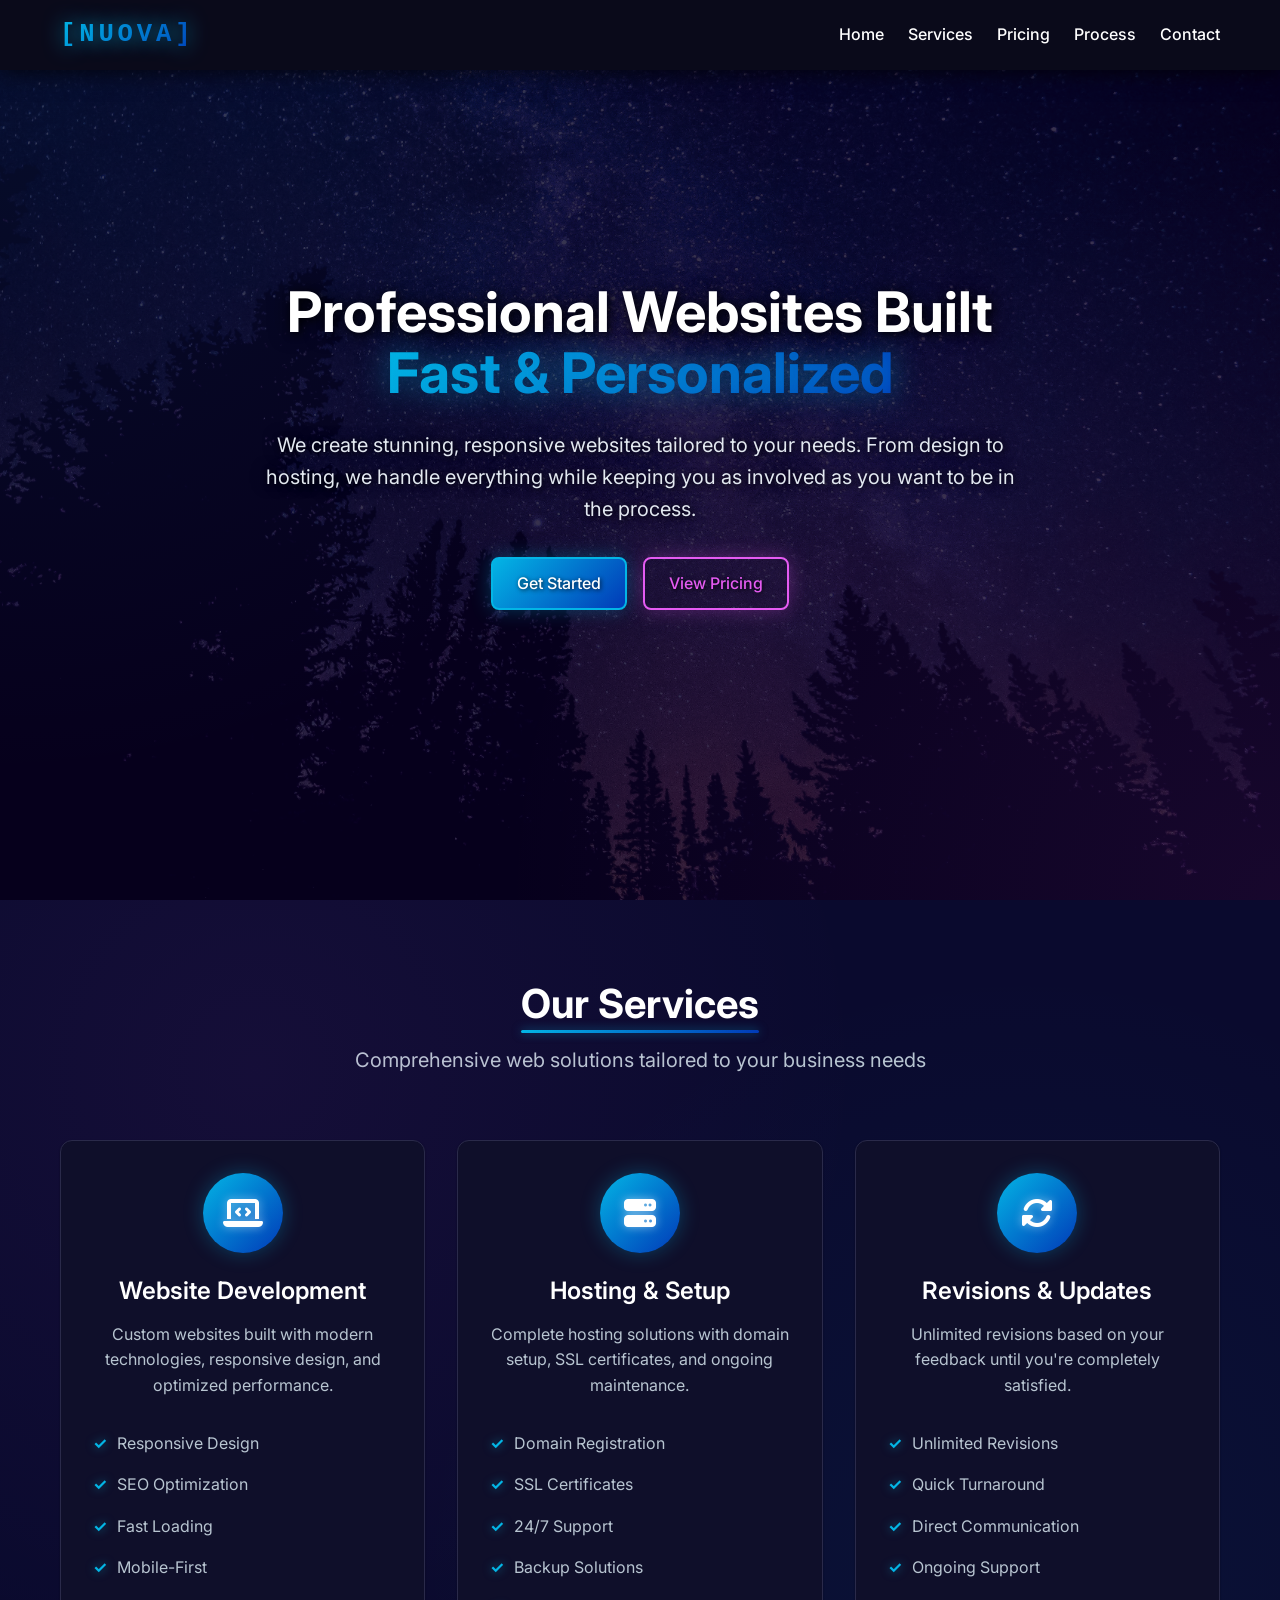
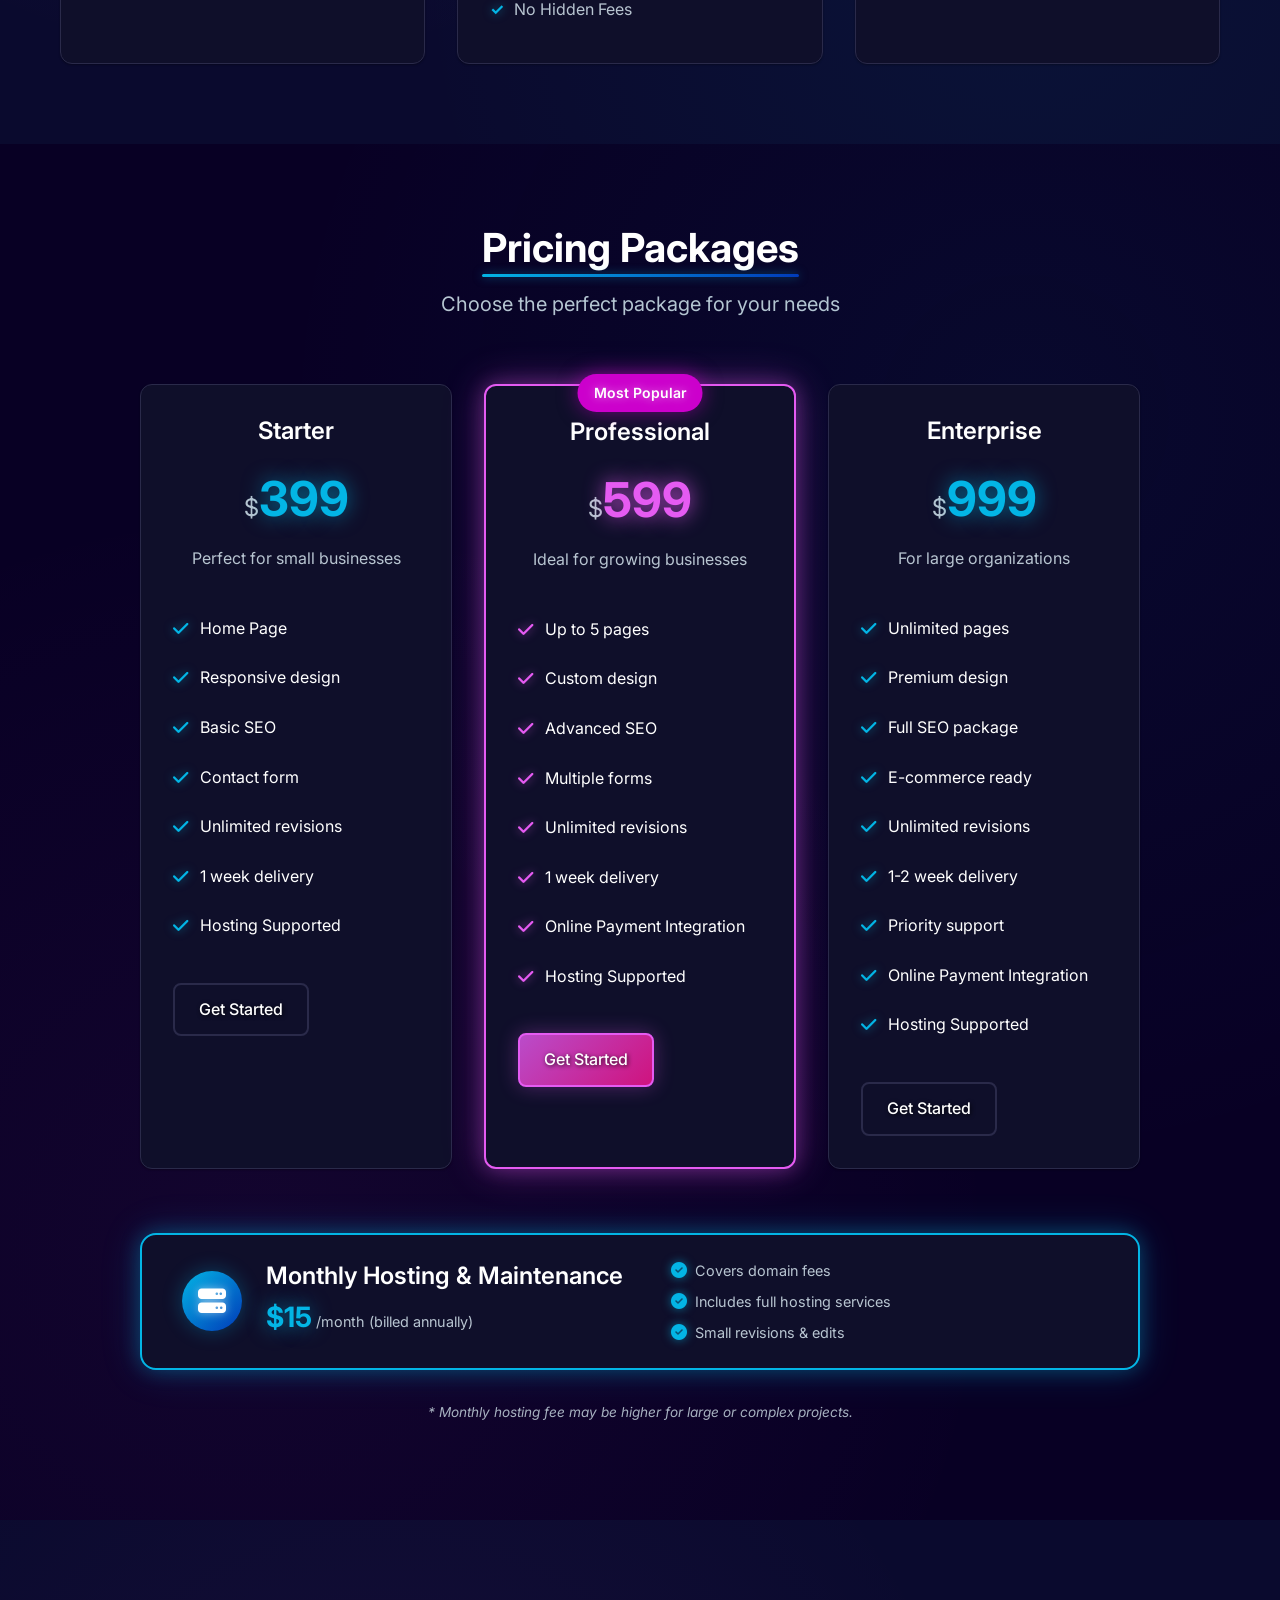
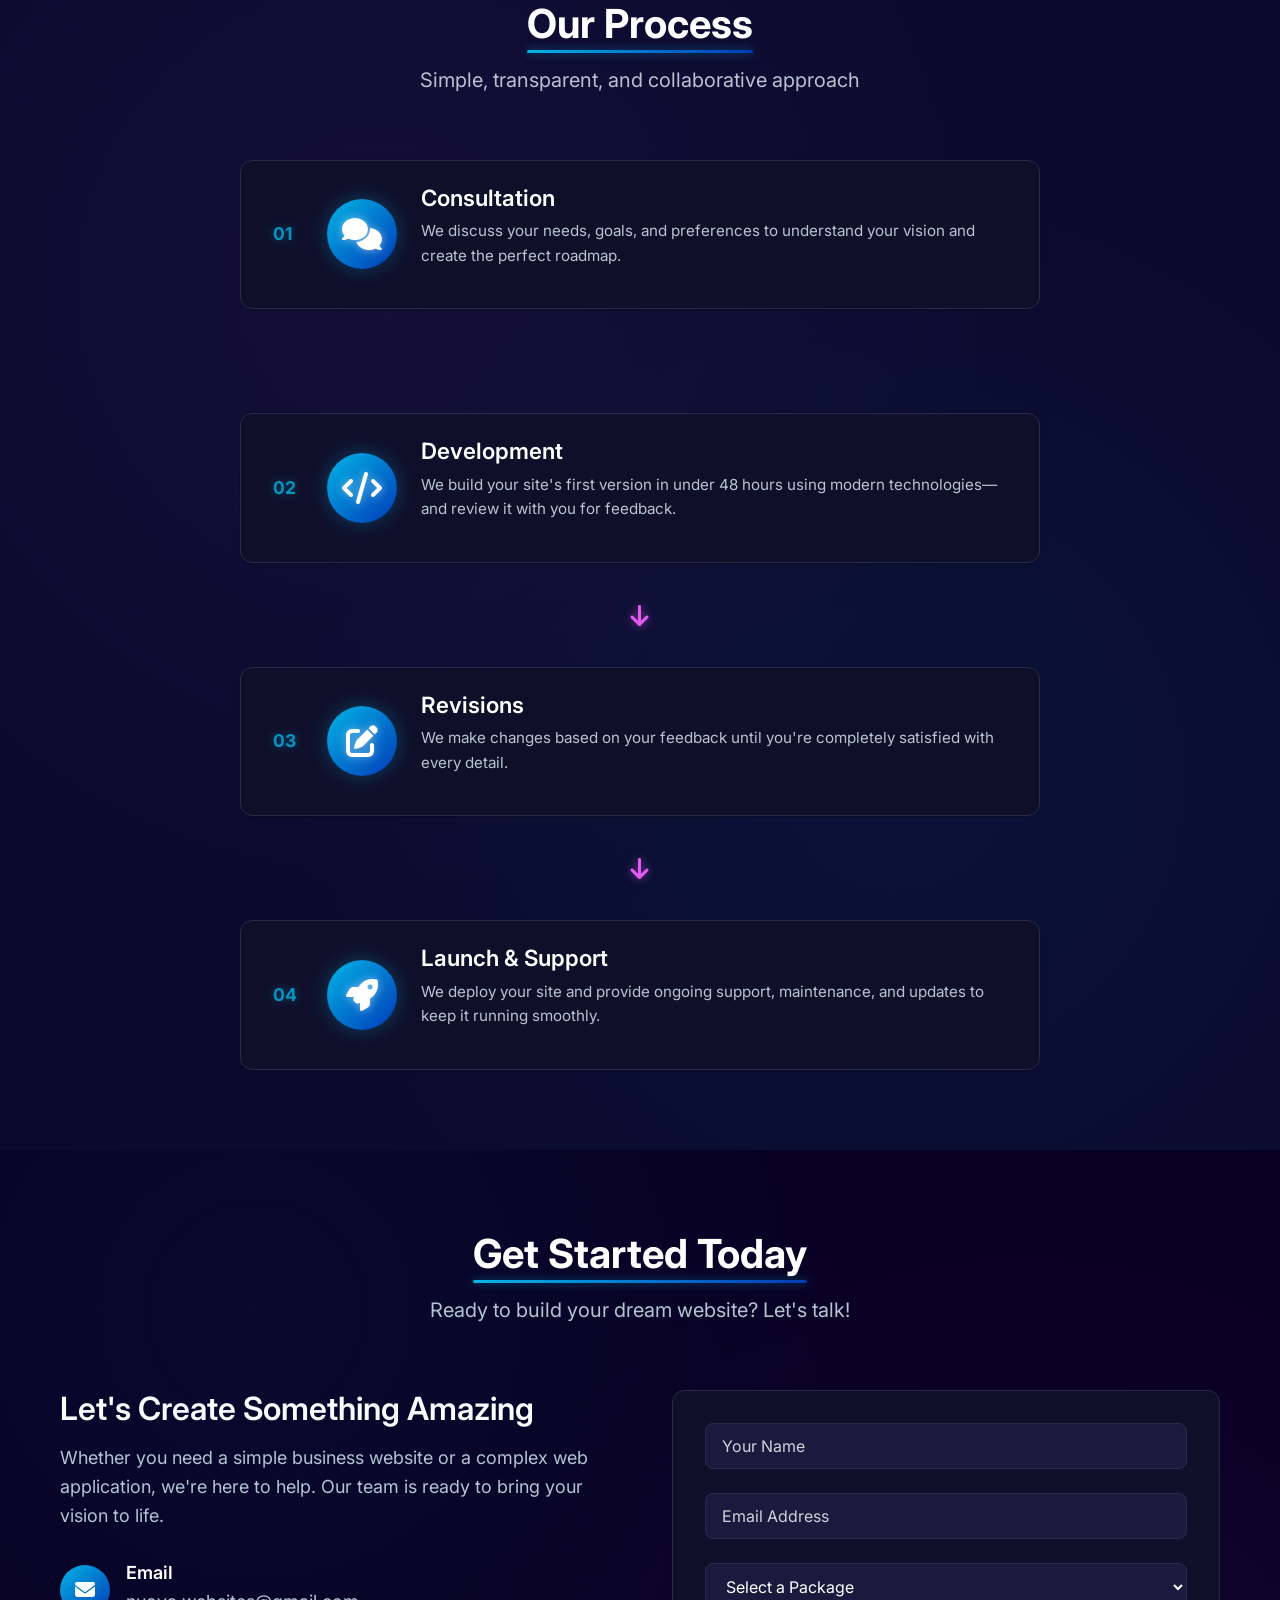
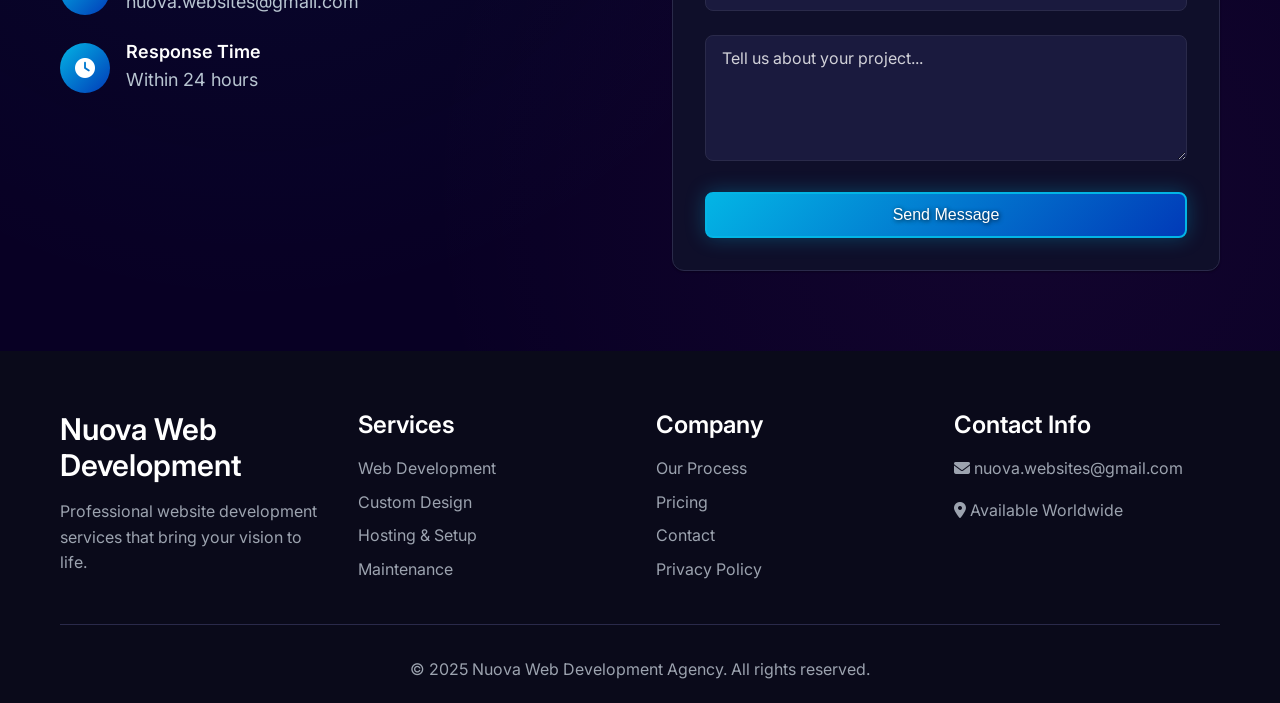
==== index.html @ e17fb28b "fixed hosting fee info" ====
<!DOCTYPE html>
<html lang="en">
<head>
    <meta charset="UTF-8">
    <meta name="viewport" content="width=device-width, initial-scale=1.0">
    <meta name="description" content="Taylor's Website Building Company - Professional website development, design, and hosting services. Fast, personalized, and affordable web solutions.">
    <meta name="keywords" content="website development, web design, hosting, custom websites, responsive design">
    <meta name="author" content="Taylor's Website Building Company">
    <title>Nuova Web Development Agency - Professional Web Development Services</title>
    <link rel="stylesheet" href="styles.css">
    <link href="https://fonts.googleapis.com/css2?family=Inter:wght@300;400;500;600;700&display=swap" rel="stylesheet">
    <link rel="stylesheet" href="https://cdnjs.cloudflare.com/ajax/libs/font-awesome/6.4.0/css/all.min.css">
</head>
<body>
    <!-- Navigation -->
    <nav class="navbar">
        <div class="nav-container">
            <div class="nav-logo">
                <a href="#home" class="nav-logo-text">
                    <span class="nav-logo-bracket">[Nuova]</span>
                </a>
            </div>
            <ul class="nav-menu">
                <li class="nav-item">
                    <a href="#home" class="nav-link">Home</a>
                </li>
                <li class="nav-item">
                    <a href="#services" class="nav-link">Services</a>
                </li>
                <li class="nav-item">
                    <a href="#pricing" class="nav-link">Pricing</a>
                </li>
                <li class="nav-item">
                    <a href="#process" class="nav-link">Process</a>
                </li>
                <li class="nav-item">
                    <a href="#contact" class="nav-link">Contact</a>
                </li>
            </ul>
            <div class="hamburger">
                <span class="bar"></span>
                <span class="bar"></span>
                <span class="bar"></span>
            </div>
        </div>
    </nav>

    <!-- Hero Section -->
    <section id="home" class="hero">
        <img src="images/herosection.jpg" alt="Hero image" class="hero-image">
        <div class="hero-container">
            <h1 class="hero-title"> 
                Professional Websites Built 
                <span class="hero-subtitle">Fast & Personalized</span>
            </h1>
            <p class="hero-description">
                We create stunning, responsive websites tailored to your needs. 
                From design to hosting, we handle everything while keeping you 
                as involved as you want to be in the process.
            </p>
            <div class="hero-buttons">
                <a href="#contact" class="btn btn-primary">Get Started</a>
                <a href="#pricing" class="btn btn-secondary">View Pricing</a>
            </div>
        </div>
    </section>

    <!-- Services Section -->
    <section id="services" class="services">
        <div class="container">
            <div class="section-header">
                <h2>Our Services</h2>
                <p>Comprehensive web solutions tailored to your business needs</p>
            </div>
            <div class="services-grid">
                <div class="service-card">
                    <div class="service-icon">
                        <i class="fas fa-laptop-code"></i>
                    </div>
                    <h3>Website Development</h3>
                    <p>Custom websites built with modern technologies, responsive design, and optimized performance.</p>
                    <ul>
                        <li>Responsive Design</li>
                        <li>SEO Optimization</li>
                        <li>Fast Loading</li>
                        <li>Mobile-First</li>
                    </ul>
                </div>
                <div class="service-card">
                    <div class="service-icon">
                        <i class="fas fa-server"></i>
                    </div>
                    <h3>Hosting & Setup</h3>
                    <p>Complete hosting solutions with domain setup, SSL certificates, and ongoing maintenance.</p>
                    <ul>
                        <li>Domain Registration</li>
                        <li>SSL Certificates</li>
                        <li>24/7 Support</li>
                        <li>Backup Solutions</li>
                        <li>No Hidden Fees</li>
                    </ul>
                </div>
                <div class="service-card">
                    <div class="service-icon">
                        <i class="fas fa-sync-alt"></i>
                    </div>
                    <h3>Revisions & Updates</h3>
                    <p>Unlimited revisions based on your feedback until you're completely satisfied.</p>
                    <ul>
                        <li>Unlimited Revisions</li>
                        <li>Quick Turnaround</li>
                        <li>Direct Communication</li>
                        <li>Ongoing Support</li>
                    </ul>
                </div>
            </div>
        </div>
    </section>

    <!-- Pricing Section -->
    <section id="pricing" class="pricing">
        <div class="container">
            <div class="section-header">
                <h2>Pricing Packages</h2>
                <p>Choose the perfect package for your needs</p>
            </div>
            <div class="pricing-grid">
                <div class="pricing-card">
                    <div class="pricing-header">
                        <h3>Starter</h3>
                        <div class="price">
                            <span class="currency">$</span>
                            <span class="amount">399</span>
                        </div>
                        <p>Perfect for small businesses</p>
                    </div>
                    <ul class="pricing-features">
                        <li><i class="fas fa-check"></i> Home Page</li>
                        <li><i class="fas fa-check"></i> Responsive design</li>
                        <li><i class="fas fa-check"></i> Basic SEO</li>
                        <li><i class="fas fa-check"></i> Contact form</li>
                        <li><i class="fas fa-check"></i> Unlimited revisions</li>
                        <li><i class="fas fa-check"></i> 1 week delivery</li>
                        <li><i class="fas fa-check"></i> Hosting Supported</li>
                    </ul>
                    <a href="#contact" class="btn btn-outline">Get Started</a>
                </div>
                <div class="pricing-card featured">
                    <div class="popular-badge">Most Popular</div>
                    <div class="pricing-header">
                        <h3>Professional</h3>
                        <div class="price">
                            <span class="currency">$</span>
                            <span class="amount">599</span>
                        </div>
                        <p>Ideal for growing businesses</p>
                    </div>
                    <ul class="pricing-features">
                        <li><i class="fas fa-check"></i> Up to 5 pages</li>
                        <li><i class="fas fa-check"></i> Custom design</li>
                        <li><i class="fas fa-check"></i> Advanced SEO</li>
                        <li><i class="fas fa-check"></i> Multiple forms</li>
                        <li><i class="fas fa-check"></i> Unlimited revisions</li>
                        <li><i class="fas fa-check"></i> 1 week delivery</li>
                        <li><i class="fas fa-check"></i> Online Payment Integration</li>
                        <li><i class="fas fa-check"></i> Hosting Supported</li>
                    </ul>
                    <a href="#contact" class="btn btn-primary">Get Started</a>
                </div>
                <div class="pricing-card">
                    <div class="pricing-header">
                        <h3>Enterprise</h3>
                        <div class="price">
                            <span class="currency">$</span>
                            <span class="amount">999</span>
                        </div>
                        <p>For large organizations</p>
                    </div>
                    <ul class="pricing-features">
                        <li><i class="fas fa-check"></i> Unlimited pages</li>
                        <li><i class="fas fa-check"></i> Premium design</li>
                        <li><i class="fas fa-check"></i> Full SEO package</li>
                        <li><i class="fas fa-check"></i> E-commerce ready</li>
                        <li><i class="fas fa-check"></i> Unlimited revisions</li>
                        <li><i class="fas fa-check"></i> 1-2 week delivery</li>
                        <li><i class="fas fa-check"></i> Priority support</li>
                        <li><i class="fas fa-check"></i> Online Payment Integration</li>
                        <li><i class="fas fa-check"></i> Hosting Supported</li>
                    </ul>
                    <a href="#contact" class="btn btn-outline">Get Started</a>
                </div>
            </div>
            
            <!-- Hosting Fee Info -->
            <div class="hosting-info">
                <div class="hosting-info-content">
                    <div class="hosting-info-left">
                        <div class="hosting-info-icon">
                            <i class="fas fa-server"></i>
                        </div>
                        <div class="hosting-info-main">
                            <h3>Monthly Hosting & Maintenance</h3>
                            <p class="hosting-price">$15<span> /month (billed annually)</span></p>
                        </div>
                    </div>
                    <ul class="hosting-features">
                        <li><i class="fas fa-check-circle"></i> Covers domain fees</li>
                        <li><i class="fas fa-check-circle"></i> Includes full hosting services</li>
                        <li><i class="fas fa-check-circle"></i> Small revisions & edits</li>
                    </ul>
                </div>
                <p class="hosting-note">* Monthly hosting fee may be higher for large or complex projects.</p>
            </div>
        </div>
    </section>

    <!-- Process Section -->
    <section id="process" class="process">
        <div class="container">
            <div class="section-header">
                <h2>Our Process</h2>
                <p>Simple, transparent, and collaborative approach</p>
            </div>
            <div class="process-grid">
                <div class="process-card">
                    <div class="process-number">01</div>
                    <div class="process-icon">
                        <i class="fas fa-comments"></i>
                    </div>
                    <div class="process-content">
                        <h3>Consultation</h3>
                        <p>We discuss your needs, goals, and preferences to understand your vision and create the perfect roadmap.</p>
                    </div>
                </div>
                
                <div class="process-arrow">
                    <i class="fas fa-arrow-down"></i>
                </div>
                
                <div class="process-card">
                    <div class="process-number">02</div>
                    <div class="process-icon">
                        <i class="fas fa-code"></i>
                    </div>
                    <div class="process-content">
                        <h3>Development</h3>
                        <p>We build your site's first version in under 48 hours using modern technologies—and review it with you for feedback.</p>
                    </div>
                </div>
                
                <div class="process-arrow">
                    <i class="fas fa-arrow-down"></i>
                </div>
                
                <div class="process-card">
                    <div class="process-number">03</div>
                    <div class="process-icon">
                        <i class="fas fa-edit"></i>
                    </div>
                    <div class="process-content">
                        <h3>Revisions</h3>
                        <p>We make changes based on your feedback until you're completely satisfied with every detail.</p>
                    </div>
                </div>
                
                <div class="process-arrow">
                    <i class="fas fa-arrow-down"></i>
                </div>
                
                <div class="process-card">
                    <div class="process-number">04</div>
                    <div class="process-icon">
                        <i class="fas fa-rocket"></i>
                    </div>
                    <div class="process-content">
                        <h3>Launch & Support</h3>
                        <p>We deploy your site and provide ongoing support, maintenance, and updates to keep it running smoothly.</p>
                    </div>
                </div>
            </div>
        </div>
    </section>

    <!-- Contact Section -->
    <section id="contact" class="contact">
        <div class="container">
            <div class="section-header">
                <h2>Get Started Today</h2>
                <p>Ready to build your dream website? Let's talk!</p>
            </div>
            <div class="contact-content">
                <div class="contact-info">
                    <h3>Let's Create Something Amazing</h3>
                    <p>Whether you need a simple business website or a complex web application, we're here to help. Our team is ready to bring your vision to life.</p>
                    <div class="contact-details">
                        <div class="contact-item">
                            <i class="fas fa-envelope"></i>
                            <div>
                                <h4>Email</h4>
                                <p>nuova.websites@gmail.com</p>
                            </div>
                        </div>
                        <div class="contact-item">
                            <i class="fas fa-clock"></i>
                            <div>
                                <h4>Response Time</h4>
                                <p>Within 24 hours</p>
                            </div>
                        </div>
                    </div>
                </div>
                <form class="contact-form" id="contactForm" method="POST" action="https://script.google.com/macros/s/AKfycbxHLShKBQjrS8f44JTe8G2f0eDgX-JokgMUjN94ciU_XdrngMYqsn08Pi-C5qj1pnOJ0g/exec">
                    <div class="form-group">
                        <input type="text" id="name" name="name" placeholder="Your Name" required>
                    </div>
                    <div class="form-group">
                        <input type="email" id="email" name="email" placeholder="Email Address" required>
                    </div>
                    <div class="form-group">
                        <select id="package" name="package" required>
                            <option value="">Select a Package</option>
                            <option value="starter">Starter ($299)</option>
                            <option value="professional">Professional ($599)</option>
                            <option value="enterprise">Enterprise ($999)</option>
                            <option value="custom">Custom Quote</option>
                        </select>
                    </div>
                    <div class="form-group">
                        <textarea id="message" name="message" placeholder="Tell us about your project..." rows="5" required></textarea>
                    </div>
                    <button type="submit" class="btn btn-primary btn-full">Send Message</button>
                    <div id="formMessage" style="display: none; margin-top: 1rem; padding: 1rem; border-radius: 8px; text-align: center; font-weight: 500;"></div>
                </form>
            </div>
        </div>
    </section>

    <!-- Footer -->
    <footer class="footer">
        <div class="container">
            <div class="footer-content">
                <div class="footer-section">
                    <h3>Nuova Web Development</h3>
                    <p>Professional website development services that bring your vision to life.</p>
                </div>
                <div class="footer-section">
                    <h4>Services</h4>
                    <ul>
                        <li><a href="#services">Web Development</a></li>
                        <li><a href="#services">Custom Design</a></li>
                        <li><a href="#services">Hosting & Setup</a></li>
                        <li><a href="#services">Maintenance</a></li>
                    </ul>
                </div>
                <div class="footer-section">
                    <h4>Company</h4>
                    <ul>
                        <li><a href="#process">Our Process</a></li>
                        <li><a href="#pricing">Pricing</a></li>
                        <li><a href="#contact">Contact</a></li>
                        <li><a href="#">Privacy Policy</a></li>
                    </ul>
                </div>
                <div class="footer-section">
                    <h4>Contact Info</h4>
                    <p><i class="fas fa-envelope"></i> nuova.websites@gmail.com</p>
                    <p><i class="fas fa-map-marker-alt"></i> Available Worldwide</p>
                </div>
            </div>
            <div class="footer-bottom">
                <p>&copy; 2025 Nuova Web Development Agency. All rights reserved.</p>
            </div>
        </div>
    </footer>

    <script src="script.js"></script>
</body>
</html>
---- styles.css ----
/* Reset and Base Styles */
* {
    margin: 0;
    padding: 0;
    box-sizing: border-box;
}

:root {
    /* Dark + Neon Coding Color Scheme */
    --neon-pink: #E55BF2;
    --neon-blue: #03B5E5;
    --deep-blue: #013AB8;
    --dark-purple: #330280;
    --darkest: #080024;
    
    /* Primary Colors */
    --primary-color: var(--neon-blue);
    --primary-dark: var(--deep-blue);
    --secondary-color: var(--neon-pink);
    --accent-color: var(--neon-pink);
    
    /* Text Colors */
    --text-primary: #ffffff;
    --text-secondary: #b8c5d1;
    --text-light: #8a9ba8;
    --text-muted: #5a6b7a;
    
    /* Background Colors */
    --bg-primary: var(--darkest);
    --bg-secondary: #0a0a2e;
    --bg-tertiary: #1a1a3e;
    --bg-card: #0f0f2a;
    
    /* Border and Effects */
    --border-color: #2a2a4a;
    --border-neon: var(--neon-blue);
    --border-pink: var(--neon-pink);
    
    /* Shadows */
    --shadow-sm: 0 1px 2px 0 rgba(0, 0, 0, 0.3);
    --shadow-md: 0 4px 6px -1px rgba(0, 0, 0, 0.4);
    --shadow-lg: 0 10px 15px -3px rgba(0, 0, 0, 0.5);
    --shadow-xl: 0 20px 25px -5px rgba(0, 0, 0, 0.6);
    --shadow-neon: 0 0 20px rgba(3, 181, 229, 0.3);
    --shadow-pink: 0 0 20px rgba(229, 91, 242, 0.3);
    
    /* Gradients */
    --gradient-primary: linear-gradient(135deg, var(--neon-blue) 0%, var(--deep-blue) 100%);
    --gradient-secondary: linear-gradient(135deg, var(--neon-pink) 0%, var(--dark-purple) 100%);
    --gradient-dark: linear-gradient(135deg, var(--darkest) 0%, var(--bg-secondary) 100%);
}


body {
    font-family: 'Inter', sans-serif;
    line-height: 1.6;
    color: var(--text-primary);
    background-color: var(--bg-primary);
    background-image: 
        radial-gradient(circle at 20% 20%, rgba(3, 181, 229, 0.1) 0%, transparent 50%),
        radial-gradient(circle at 80% 80%, rgba(229, 91, 242, 0.1) 0%, transparent 50%),
        linear-gradient(135deg, var(--darkest) 0%, var(--bg-secondary) 100%);
    min-height: 100vh;
}

.container {
    max-width: 1200px;
    margin: 0 auto;
    padding: 0 20px;
}

/* Typography */
h1, h2, h3, h4, h5, h6 {
    font-weight: 600;
    line-height: 1.2;
    margin-bottom: 1rem;
}

h1 { font-size: 3.5rem; }
h2 { font-size: 2.5rem; }
h3 { font-size: 1.875rem; }
h4 { font-size: 1.5rem; }

p {
    margin-bottom: 1rem;
    color: var(--text-secondary);
}

/* Buttons */
.btn {
    display: inline-block;
    padding: 12px 24px;
    border-radius: 8px;
    text-decoration: none;
    font-weight: 500;
    font-size: 1rem;
    transition: all 0.3s ease;
    border: 2px solid transparent;
    cursor: pointer;
    text-align: center;
    text-shadow: 1px 1px 4px rgba(0, 0, 0, 0.8);
}

.btn-primary {
    background: var(--gradient-primary);
    color: white;
    border: 2px solid var(--neon-blue);
    box-shadow: var(--shadow-neon);
    position: relative;
    overflow: hidden;
}

.btn-primary::before {
    content: '';
    position: absolute;
    top: 0;
    left: -100%;
    width: 100%;
    height: 100%;
    background: linear-gradient(90deg, transparent, rgba(255, 255, 255, 0.2), transparent);
    transition: left 0.5s;
}

.btn-primary:hover::before {
    left: 100%;
}

.btn-primary:hover {
    transform: translateY(-2px);
    box-shadow: var(--shadow-neon), 0 0 30px rgba(3, 181, 229, 0.4);
    border-color: var(--neon-blue);
}

.btn-secondary {
    background: transparent;
    color: var(--neon-pink);
    border: 2px solid var(--neon-pink);
    box-shadow: var(--shadow-pink);
}

.btn-secondary:hover {
    background: var(--neon-pink);
    color: var(--darkest);
    box-shadow: var(--shadow-pink), 0 0 30px rgba(229, 91, 242, 0.4);
    transform: translateY(-2px);
}

.btn-outline {
    background: transparent;
    color: var(--text-primary);
    border: 2px solid var(--border-color);
    transition: all 0.3s ease;
}

.btn-outline:hover {
    background: var(--bg-tertiary);
    color: var(--neon-blue);
    border-color: var(--neon-blue);
    box-shadow: var(--shadow-neon);
    transform: translateY(-2px);
}

.btn-full {
    width: 100%;
}

/* Navigation */
.navbar {
    position: fixed;
    top: 0;
    width: 100%;
    background: #0a0a1a !important;
    backdrop-filter: blur(15px);
    z-index: 1000;
    transition: all 0.3s ease;
    box-shadow: 0 2px 20px rgba(0, 0, 0, 0.7);
}

.navbar.scrolled {
    background: #0a0a1a !important;
}

.nav-container {
    max-width: 1200px;
    margin: 0 auto;
    padding: 0 20px;
    display: flex;
    justify-content: space-between;
    align-items: center;
    height: 70px;
}

.nav-logo {
    margin-right: auto;
    margin-left: 0;
}

.nav-logo-text {
    font-size: 1.6rem;
    font-weight: 800;
    text-decoration: none;
    transition: all 0.3s ease;
    letter-spacing: 0.15em;
    display: inline-block;
    font-family: 'JetBrains Mono', 'Fira Code', 'Source Code Pro', 'Consolas', monospace;
    text-transform: uppercase;
}

.nav-logo-bracket {
    background: linear-gradient(135deg, var(--neon-blue) 0%, var(--deep-blue) 100%);
    -webkit-background-clip: text;
    -webkit-text-fill-color: transparent;
    background-clip: text;
    text-shadow: 0 0 20px rgba(3, 181, 229, 0.8);
    font-weight: 800;
}

.nav-logo-text:hover {
    transform: scale(1.05);
}

.nav-logo-text:focus {
    outline: none;
}



.nav-menu {
    display: flex;
    list-style: none;
    gap: 1.5rem;
    margin: 0;
    padding: 0;
}

.nav-link {
    text-decoration: none;
    color: #ffffff;
    font-weight: 500;
    font-size: 1rem;
    padding: 0.5rem 0;
    transition: color 0.3s ease;
    position: relative;
}

.nav-link:hover {
    color: var(--neon-pink);
    text-shadow: 0 0 10px rgba(229, 91, 242, 0.6);
}

.nav-link::after {
    content: '';
    position: absolute;
    bottom: -5px;
    left: 0;
    width: 0;
    height: 2px;
    background: linear-gradient(135deg, var(--neon-pink) 0%, #ff1493 100%);
    transition: width 0.3s ease;
    box-shadow: 0 0 10px rgba(229, 91, 242, 0.5);
}

.nav-link:hover::after {
    width: 100%;
}

.nav-link:focus {
    outline: none;
}

.hamburger {
    display: none;
    flex-direction: column;
    cursor: pointer;
}

.bar {
    width: 25px;
    height: 3px;
    background: var(--text-primary);
    margin: 3px 0;
    transition: 0.3s;
}

/* Hero Section */
.hero {
    padding: 120px 0 80px;
    background: var(--bg-primary);
    min-height: 100vh;
    display: flex;
    align-items: center;
    position: relative;
    overflow: hidden;
}

.hero-image {
    position: absolute;
    top: 0;
    left: 0;
    width: 100%;
    height: 100%;
    object-fit: cover;
    z-index: 0;
    opacity: 0.2;
    transform: scaleX(-1);
}

.hero::before {
    content: '';
    position: absolute;
    top: 0;
    left: 0;
    right: 0;
    bottom: 0;
    background: 
        radial-gradient(circle at 0% 0%, rgba(3, 181, 229, 0.08) 0%, transparent 50%),
        radial-gradient(circle at 100% 100%, rgba(229, 91, 242, 0.08) 0%, transparent 50%);
    z-index: 1;
    pointer-events: none;
}

.hero-container {
    max-width: 800px;
    margin: 0 auto;
    padding: 0 20px;
    display: flex;
    flex-direction: column;
    align-items: center;
    text-align: center;
    position: relative;
    z-index: 10;
}


.hero-title {
    font-size: 3.5rem;
    font-weight: 700;
    margin-bottom: 1.5rem;
    line-height: 1.1;
    color: #ffffff;
    text-shadow: 2px 2px 8px rgba(0, 0, 0, 0.8), 0 0 20px rgba(0, 0, 0, 0.6);
}

.hero-subtitle {
    background: linear-gradient(135deg, var(--neon-blue) 0%, var(--deep-blue) 100%);
    -webkit-background-clip: text;
    -webkit-text-fill-color: transparent;
    background-clip: text;
    text-shadow: 0 0 30px rgba(3, 181, 229, 0.5);
}

.hero-description {
    font-size: 1.25rem;
    color: #e2e8f0;
    margin-bottom: 2rem;
    line-height: 1.6;
    text-shadow: 1px 1px 6px rgba(0, 0, 0, 0.8), 0 0 15px rgba(0, 0, 0, 0.5);
}

.hero-buttons {
    display: flex;
    gap: 1rem;
    margin-bottom: 3rem;
    justify-content: center;
}




/* Section Headers */
.section-header {
    text-align: center;
    margin-bottom: 4rem;
}

.section-header h2 {
    font-size: 2.5rem;
    font-weight: 700;
    margin-bottom: 1rem;
    color: var(--text-primary);
    position: relative;
    display: inline-block;
}

.section-header h2::after {
    content: '';
    position: absolute;
    bottom: -5px;
    left: 0;
    width: 0;
    height: 3px;
    background: linear-gradient(135deg, var(--neon-blue) 0%, var(--deep-blue) 100%);
    border-radius: 2px;
    box-shadow: 0 0 10px rgba(3, 181, 229, 0.5);
    transition: width 1.2s ease-out;
}

.section-header h2.animate-in::after {
    width: 100%;
}

.section-header p {
    font-size: 1.25rem;
    color: var(--text-secondary);
    max-width: 600px;
    margin: 0 auto;
}

/* Services Section */
.services {
    padding: 80px 0;
    background: var(--bg-secondary);
    position: relative;
}

.services::before {
    content: '';
    position: absolute;
    top: 0;
    left: 0;
    right: 0;
    bottom: 0;
    background: 
        radial-gradient(circle at 20% 20%, rgba(229, 91, 242, 0.05) 0%, transparent 50%),
        radial-gradient(circle at 80% 80%, rgba(3, 181, 229, 0.05) 0%, transparent 50%);
    z-index: 0;
}

.services-grid {
    display: grid;
    grid-template-columns: repeat(auto-fit, minmax(280px, 1fr));
    gap: 2rem;
}

.service-card {
    background: var(--bg-card);
    padding: 2rem;
    border-radius: 12px;
    box-shadow: var(--shadow-sm);
    border: 1px solid var(--border-color);
    transition: all 0.3s ease;
    text-align: center;
    position: relative;
    z-index: 1;
}

.service-card:hover {
    transform: translateY(-5px);
    box-shadow: var(--shadow-lg), 0 0 30px rgba(3, 181, 229, 0.3);
    border-color: var(--neon-blue);
}


.service-icon {
    width: 80px;
    height: 80px;
    background: var(--gradient-primary);
    border-radius: 50%;
    display: flex;
    align-items: center;
    justify-content: center;
    margin: 0 auto 1.5rem;
    box-shadow: var(--shadow-neon);
    position: relative;
}

.service-icon::before {
    content: '';
    position: absolute;
    top: -2px;
    left: -2px;
    right: -2px;
    bottom: -2px;
    background: var(--gradient-primary);
    border-radius: 50%;
    z-index: -1;
    opacity: 0;
    transition: opacity 0.3s ease;
}

.service-card:hover .service-icon::before {
    opacity: 0.3;
}

.service-icon i {
    font-size: 2rem;
    color: white;
    text-shadow: 0 0 10px rgba(255, 255, 255, 0.5);
}

.service-card h3 {
    font-size: 1.5rem;
    font-weight: 600;
    margin-bottom: 1rem;
    color: var(--text-primary);
}

.service-card p {
    margin-bottom: 1.5rem;
    color: var(--text-secondary);
}

.service-card ul {
    list-style: none;
    text-align: left;
}

.service-card li {
    padding: 0.5rem 0;
    color: var(--text-secondary);
    position: relative;
    padding-left: 1.5rem;
}

.service-card li::before {
    content: '✓';
    position: absolute;
    left: 0;
    color: var(--neon-blue);
    font-weight: bold;
    text-shadow: 0 0 10px rgba(3, 181, 229, 0.6);
}


/* Pricing Section */
.pricing {
    padding: 80px 0;
    background: var(--bg-primary);
    position: relative;
}

.pricing::before {
    content: '';
    position: absolute;
    top: 0;
    left: 0;
    right: 0;
    bottom: 0;
    background: 
        radial-gradient(circle at 80% 20%, rgba(3, 181, 229, 0.05) 0%, transparent 50%),
        radial-gradient(circle at 20% 80%, rgba(229, 91, 242, 0.05) 0%, transparent 50%);
    z-index: 0;
}

.pricing-grid {
    display: grid;
    grid-template-columns: repeat(auto-fit, minmax(300px, 1fr));
    gap: 2rem;
    max-width: 1000px;
    margin: 0 auto;
}

.pricing-card {
    background: var(--bg-card);
    border-radius: 12px;
    padding: 2rem;
    box-shadow: var(--shadow-sm);
    border: 1px solid var(--border-color);
    transition: all 0.3s ease;
    position: relative;
    z-index: 1;
}

.pricing-card:hover {
    transform: translateY(-5px);
    box-shadow: var(--shadow-lg), 0 0 30px rgba(3, 181, 229, 0.2);
    border-color: var(--neon-blue);
}

.pricing-card.featured {
    border: 2px solid var(--neon-pink);
    transform: scale(1.05);
    box-shadow: var(--shadow-pink), 0 0 40px rgba(229, 91, 242, 0.3);
}

.popular-badge {
    position: absolute;
    top: -12px;
    left: 50%;
    transform: translateX(-50%);
    background: #cc00cc !important;
    color: white !important;
    padding: 0.5rem 1rem;
    border-radius: 20px;
    font-size: 0.875rem;
    font-weight: 600;
    box-shadow: 0 0 20px rgba(204, 0, 204, 0.5) !important;
    text-shadow: 0 0 10px rgba(255, 255, 255, 0.5);
    z-index: 10;
}

.pricing-header {
    text-align: center;
    margin-bottom: 2rem;
}

.pricing-header h3 {
    font-size: 1.5rem;
    font-weight: 600;
    margin-bottom: 1rem;
    color: var(--text-primary);
}

.price {
    display: flex;
    align-items: baseline;
    justify-content: center;
    margin-bottom: 0.5rem;
}

.currency {
    font-size: 1.5rem;
    color: var(--text-secondary);
}

.amount {
    font-size: 3rem;
    font-weight: 700;
    color: var(--neon-blue);
    text-shadow: 0 0 20px rgba(3, 181, 229, 0.6);
}

/* Featured pricing card amount in hot pink */
.pricing-card.featured .amount {
    color: var(--neon-pink);
    text-shadow: 0 0 20px rgba(229, 91, 242, 0.8);
}

/* Featured pricing card button in hot pink */
.pricing-card.featured .btn-primary {
    background: linear-gradient(135deg, rgba(229, 91, 242, 0.8) 0%, rgba(255, 20, 147, 0.8) 100%);
    border-color: var(--neon-pink);
    box-shadow: var(--shadow-pink);
}

.pricing-card.featured .btn-primary:hover {
    box-shadow: var(--shadow-pink), 0 0 30px rgba(229, 91, 242, 0.4);
    border-color: var(--neon-pink);
}

.pricing-header p {
    color: var(--text-secondary);
    margin: 0;
}

/* Hosting Info Section */
.hosting-info {
    margin-top: 4rem;
    max-width: 1000px;
    margin-left: auto;
    margin-right: auto;
}

.hosting-info-content {
    background: var(--bg-card);
    border: 2px solid var(--neon-blue);
    border-radius: 16px;
    padding: 1.5rem 2.5rem;
    width: 100%;
    box-shadow: var(--shadow-neon), 0 0 40px rgba(3, 181, 229, 0.2);
    display: flex;
    gap: 3rem;
    align-items: center;
    justify-content: space-between;
    position: relative;
    z-index: 1;
    opacity: 0;
    transform: translateX(100px);
    transition: opacity 1.8s ease-out, transform 1.8s ease-out, box-shadow 0.3s ease;
}

.hosting-info-content.animate-in {
    opacity: 1;
    transform: translateX(0);
}

.hosting-info-content.animate-in:hover {
    transform: translateY(-5px);
    box-shadow: var(--shadow-neon), 0 0 50px rgba(3, 181, 229, 0.3);
}

.hosting-info-left {
    display: flex;
    align-items: center;
    gap: 1.5rem;
    flex-shrink: 0;
}

.hosting-info-icon {
    width: 60px;
    height: 60px;
    background: var(--gradient-primary);
    border-radius: 50%;
    display: flex;
    align-items: center;
    justify-content: center;
    flex-shrink: 0;
    box-shadow: var(--shadow-neon);
}

.hosting-info-icon i {
    font-size: 1.75rem;
    color: white;
    text-shadow: 0 0 10px rgba(255, 255, 255, 0.5);
}

.hosting-info-main {
    display: flex;
    flex-direction: column;
    gap: 0.25rem;
}

.hosting-info-main h3 {
    font-size: 1.5rem;
    font-weight: 600;
    margin: 0;
    color: var(--text-primary);
    white-space: nowrap;
}

.hosting-price {
    font-size: 1.75rem;
    font-weight: 700;
    color: var(--neon-blue);
    margin: 0;
    text-shadow: 0 0 20px rgba(3, 181, 229, 0.6);
}

.hosting-price span {
    font-size: 0.9rem;
    font-weight: 400;
    color: var(--text-secondary);
    text-shadow: none;
}

.hosting-features {
    list-style: none;
    display: flex;
    flex-direction: column;
    gap: 0.5rem;
    flex: 1;
    justify-content: center;
    margin: 0;
}

.hosting-features li {
    display: flex;
    align-items: center;
    gap: 0.5rem;
    color: var(--text-secondary);
    font-size: 0.9rem;
    white-space: nowrap;
}

.hosting-features i {
    color: var(--neon-blue);
    font-size: 1rem;
    text-shadow: 0 0 10px rgba(3, 181, 229, 0.6);
    flex-shrink: 0;
}

.hosting-note {
    margin-top: 1rem;
    font-size: 0.85rem;
    color: var(--text-secondary);
    font-style: italic;
    text-align: center;
    opacity: 0.9;
    padding-top: 1rem;
}

.pricing-features {
    list-style: none;
    margin-bottom: 2rem;
}

.pricing-features li {
    padding: 0.75rem 0;
    display: flex;
    align-items: center;
    gap: 0.75rem;
}

.pricing-features i {
    color: var(--neon-blue);
    font-size: 1.1rem;
    text-shadow: 0 0 10px rgba(3, 181, 229, 0.6);
}

.pricing-card.featured .pricing-features i {
    color: var(--neon-pink);
    text-shadow: 0 0 10px rgba(229, 91, 242, 0.6);
}


/* Process Section */
.process {
    padding: 80px 0;
    background: var(--bg-secondary);
    position: relative;
}

.process::before {
    content: '';
    position: absolute;
    top: 0;
    left: 0;
    right: 0;
    bottom: 0;
    background: 
        radial-gradient(circle at 30% 30%, rgba(229, 91, 242, 0.05) 0%, transparent 50%),
        radial-gradient(circle at 70% 70%, rgba(3, 181, 229, 0.05) 0%, transparent 50%);
    z-index: 0;
}

.process-grid {
    display: flex;
    flex-direction: column;
    gap: 1.5rem;
    max-width: 800px;
    margin: 0 auto;
    position: relative;
    z-index: 1;
}

.process-card {
    background: var(--bg-card);
    padding: 1.5rem 2rem;
    border-radius: 12px;
    box-shadow: var(--shadow-sm);
    border: 1px solid var(--border-color);
    transition: all 0.4s ease;
    display: flex;
    align-items: center;
    gap: 1.5rem;
    position: relative;
    overflow: hidden;
}


.process-card:hover {
    transform: translateY(-8px);
    box-shadow: var(--shadow-lg), 0 0 30px rgba(3, 181, 229, 0.3);
    border-color: var(--neon-blue);
}

.process-icon {
    width: 70px;
    height: 70px;
    background: var(--gradient-primary);
    border-radius: 50%;
    display: flex;
    align-items: center;
    justify-content: center;
    flex-shrink: 0;
    box-shadow: var(--shadow-neon);
    position: relative;
    transition: all 0.3s ease;
}

.process-icon::before {
    content: '';
    position: absolute;
    top: -2px;
    left: -2px;
    right: -2px;
    bottom: -2px;
    background: var(--gradient-primary);
    border-radius: 50%;
    z-index: -1;
    opacity: 0;
    transition: opacity 0.3s ease;
}

.process-card:hover .process-icon::before {
    opacity: 0.3;
}

.process-card:hover .process-icon {
    transform: scale(1.1);
    box-shadow: var(--shadow-neon), 0 0 40px rgba(3, 181, 229, 0.6);
}

.process-icon i {
    font-size: 2rem;
    color: white;
    text-shadow: 0 0 10px rgba(255, 255, 255, 0.5);
}

.process-number {
    font-size: 1.1rem;
    font-weight: 700;
    color: var(--neon-blue);
    opacity: 0.8;
    text-shadow: 0 0 10px rgba(3, 181, 229, 0.5);
    flex-shrink: 0;
    min-width: 30px;
}

.process-content {
    flex: 1;
    position: relative;
    z-index: 1;
}

.process-card h3 {
    font-size: 1.4rem;
    font-weight: 600;
    margin-bottom: 0.5rem;
    color: var(--text-primary);
}

.process-card p {
    color: var(--text-secondary);
    margin-bottom: 1rem;
    line-height: 1.6;
    font-size: 0.95rem;
}

.process-arrow {
    display: flex;
    justify-content: center;
    align-items: center;
    margin: 1rem 0;
    position: relative;
    z-index: 1;
}

.process-arrow i {
    font-size: 1.5rem;
    color: var(--neon-pink);
    text-shadow: 0 0 10px rgba(229, 91, 242, 0.6);
    animation: arrowPulse 2s ease-in-out infinite alternate;
}

@keyframes arrowPulse {
    0% {
        opacity: 0.7;
        transform: translateY(0);
    }
    100% {
        opacity: 1;
        transform: translateY(5px);
    }
}

.process-card h3,
.process-card p {
    transition: color 0.3s ease, text-shadow 0.3s ease;
}

.process-card:hover h3,
.process-card:hover p {
    color: var(--neon-blue);
    text-shadow: 0 0 10px rgba(3, 181, 229, 0.4);
}

/* Contact Section */
.contact {
    padding: 80px 0;
    background: var(--bg-primary);
    position: relative;
}

.contact::before {
    content: '';
    position: absolute;
    top: 0;
    left: 0;
    right: 0;
    bottom: 0;
    background: 
        radial-gradient(circle at 20% 20%, rgba(3, 181, 229, 0.05) 0%, transparent 50%),
        radial-gradient(circle at 80% 80%, rgba(229, 91, 242, 0.05) 0%, transparent 50%);
    z-index: 0;
}

.contact-content {
    display: grid;
    grid-template-columns: 1fr 1fr;
    gap: 4rem;
    align-items: start;
}

.contact-info h3 {
    font-size: 2rem;
    font-weight: 600;
    margin-bottom: 1rem;
    color: var(--text-primary);
}

.contact-info p {
    font-size: 1.125rem;
    margin-bottom: 2rem;
    color: var(--text-secondary);
}

.contact-details {
    display: flex;
    flex-direction: column;
    gap: 1.5rem;
}

.contact-item {
    display: flex;
    align-items: center;
    gap: 1rem;
}

.contact-item i {
    width: 50px;
    height: 50px;
    background: var(--gradient-primary);
    color: white;
    border-radius: 50%;
    display: flex;
    align-items: center;
    justify-content: center;
    font-size: 1.25rem;
}


.contact-item h4 {
    font-size: 1.125rem;
    font-weight: 600;
    margin-bottom: 0.25rem;
    color: var(--text-primary);
}

.contact-item p {
    color: var(--text-secondary);
    margin: 0;
}

.contact-form {
    background: var(--bg-card);
    padding: 2rem;
    border-radius: 12px;
    box-shadow: var(--shadow-sm);
    border: 1px solid var(--border-color);
    position: relative;
    z-index: 1;
}

.form-group {
    margin-bottom: 1.5rem;
}

.form-group input,
.form-group select,
.form-group textarea {
    width: 100%;
    padding: 12px 16px;
    border: 1px solid var(--border-color);
    border-radius: 8px;
    font-size: 1rem;
    transition: all 0.3s ease;
    font-family: inherit;
    background: var(--bg-tertiary);
    color: var(--text-primary);
}

.form-group input::placeholder,
.form-group textarea::placeholder {
    color: var(--text-primary);
    opacity: 0.8;
}

.form-group input:focus,
.form-group select:focus,
.form-group textarea:focus {
    outline: none;
    border-color: var(--neon-blue);
    box-shadow: 0 0 0 3px rgba(3, 181, 229, 0.2), var(--shadow-neon);
    background: var(--bg-card);
}

.form-group textarea {
    resize: vertical;
    min-height: 120px;
}

/* Footer */
.footer {
    background: #0a0a1a;
    color: white;
    padding: 60px 0 20px;
    position: relative;
}


.footer-content {
    display: grid;
    grid-template-columns: repeat(auto-fit, minmax(250px, 1fr));
    gap: 2rem;
    margin-bottom: 2rem;
    position: relative;
    z-index: 1;
}

.footer-section h3,
.footer-section h4 {
    margin-bottom: 1rem;
    color: white;
}

.footer-section p {
    color: #9ca3af;
    margin-bottom: 1rem;
}

.footer-section ul {
    list-style: none;
}

.footer-section ul li {
    margin-bottom: 0.5rem;
}

.footer-section ul li a {
    color: #9ca3af;
    text-decoration: none;
    transition: color 0.3s ease;
}

.footer-section ul li a:hover {
    color: white;
}

.footer-bottom {
    border-top: 1px solid var(--border-color);
    padding-top: 2rem;
    text-align: center;
    position: relative;
    z-index: 1;
}

.footer-bottom p {
    color: #9ca3af;
    margin: 0;
}

/* Responsive Design */
@media (max-width: 768px) {
    .hamburger {
        display: flex;
    }

    .nav-menu {
        position: fixed;
        left: -100%;
        top: 70px;
        flex-direction: column;
        background-color: var(--dark-purple);
        width: 100%;
        text-align: center;
        transition: 0.3s;
        box-shadow: var(--shadow-md);
        padding: 2rem 0;
    }

    .nav-menu.active {
        left: 0;
    }

    .nav-menu li {
        margin: 1rem 0;
    }

    .hero-container {
        max-width: 100%;
    }

    .hero-title {
        font-size: 2.5rem;
    }

    .hero-buttons {
        flex-wrap: wrap;
    }

    .services-grid {
        grid-template-columns: 1fr;
    }

    .pricing-grid {
        grid-template-columns: 1fr;
    }

    .pricing-card.featured {
        transform: none;
    }

    .process-grid {
        gap: 1rem;
        max-width: 100%;
    }

    .process-card {
        padding: 1rem;
        gap: 1rem;
        flex-direction: column;
        text-align: center;
    }

    .process-icon {
        margin: 0 auto;
    }

    .process-number {
        position: absolute;
        top: 1rem;
        right: 1rem;
    }

    .process-arrow {
        margin: 0.5rem 0;
    }

    .process-arrow i {
        font-size: 1.2rem;
    }

    /* Reduce slide distance on mobile for better performance */
    .process-card:nth-child(1),
    .process-card:nth-child(5) {
        transform: translateX(-100px);
    }

    .process-card:nth-child(3),
    .process-card:nth-child(7) {
        transform: translateX(100px);
    }

    .contact-content {
        grid-template-columns: 1fr;
        gap: 2rem;
    }

    .footer-content {
        grid-template-columns: 1fr;
        text-align: center;
    }

    .hosting-info-content {
        flex-direction: column;
        gap: 1.5rem;
        padding: 1.5rem;
        align-items: flex-start;
    }

    .hosting-info-left {
        width: 100%;
        flex-direction: column;
        align-items: flex-start;
        gap: 1rem;
    }

    .hosting-info-main h3 {
        white-space: normal;
        font-size: 1.25rem;
    }

    .hosting-price {
        font-size: 1.5rem;
    }

    .hosting-features {
        width: 100%;
    }

    .hosting-features li {
        white-space: normal;
        flex-wrap: wrap;
    }
}

@media (max-width: 480px) {
    .container {
        padding: 0 15px;
    }

    .hero-title {
        font-size: 2rem;
    }

    .section-header h2 {
        font-size: 2rem;
    }

    .hero-buttons {
        flex-direction: column;
        align-items: center;
    }

    .btn {
        width: 100%;
        max-width: 300px;
    }
}

/* Smooth scrolling for older browsers */
@media (prefers-reduced-motion: no-preference) {
    html {
        scroll-behavior: smooth;
    }
}


/* Accessibility */
.sr-only {
    position: absolute;
    width: 1px;
    height: 1px;
    padding: 0;
    margin: -1px;
    overflow: hidden;
    clip: rect(0, 0, 0, 0);
    white-space: nowrap;
    border: 0;
}

/* Focus styles for better accessibility */
button:focus,
input:focus,
select:focus,
textarea:focus,
a:focus {
    outline: 2px solid var(--primary-color);
    outline-offset: 2px;
}

/* Scroll-triggered animations */
.service-card,
.pricing-card,
.contact-item {
    opacity: 0;
    transform: translateY(30px);
    transition: opacity 1.8s ease-out, transform 1.8s ease-out;
}

.service-card.animate-in,
.pricing-card.animate-in,
.contact-item.animate-in {
    opacity: 1;
    transform: translateY(0);
}

/* Process cards with alternating slide animations */
.process-card {
    opacity: 0;
    transition: opacity 1.8s ease-out, transform 1.8s ease-out;
}

/* Card 1 slides in from left */
.process-card:nth-child(1) {
    transform: translateX(-200px);
}

/* Card 2 slides in from right */
.process-card:nth-child(3) {
    transform: translateX(200px);
}

/* Card 3 slides in from left */
.process-card:nth-child(5) {
    transform: translateX(-200px);
}

/* Card 4 slides in from right */
.process-card:nth-child(7) {
    transform: translateX(200px);
}

.process-card.animate-in {
    opacity: 1;
    transform: translateX(0);
}

/* Process arrows animation */
.process-arrow {
    opacity: 0;
    transition: opacity 1s ease-out;
}

.process-arrow.animate-in {
    opacity: 1;
}


/* Scale animation on card hover */
.service-card:hover,
.pricing-card:hover {
    animation: none;
}

/* Add pulse effect to pricing featured card */
@keyframes pulse {
    0%, 100% {
        transform: scale(1.05);
    }
    50% {
        transform: scale(1.08);
    }
}

.pricing-card.featured.animate-in {
    animation: pulse 2s ease-in-out infinite;
}
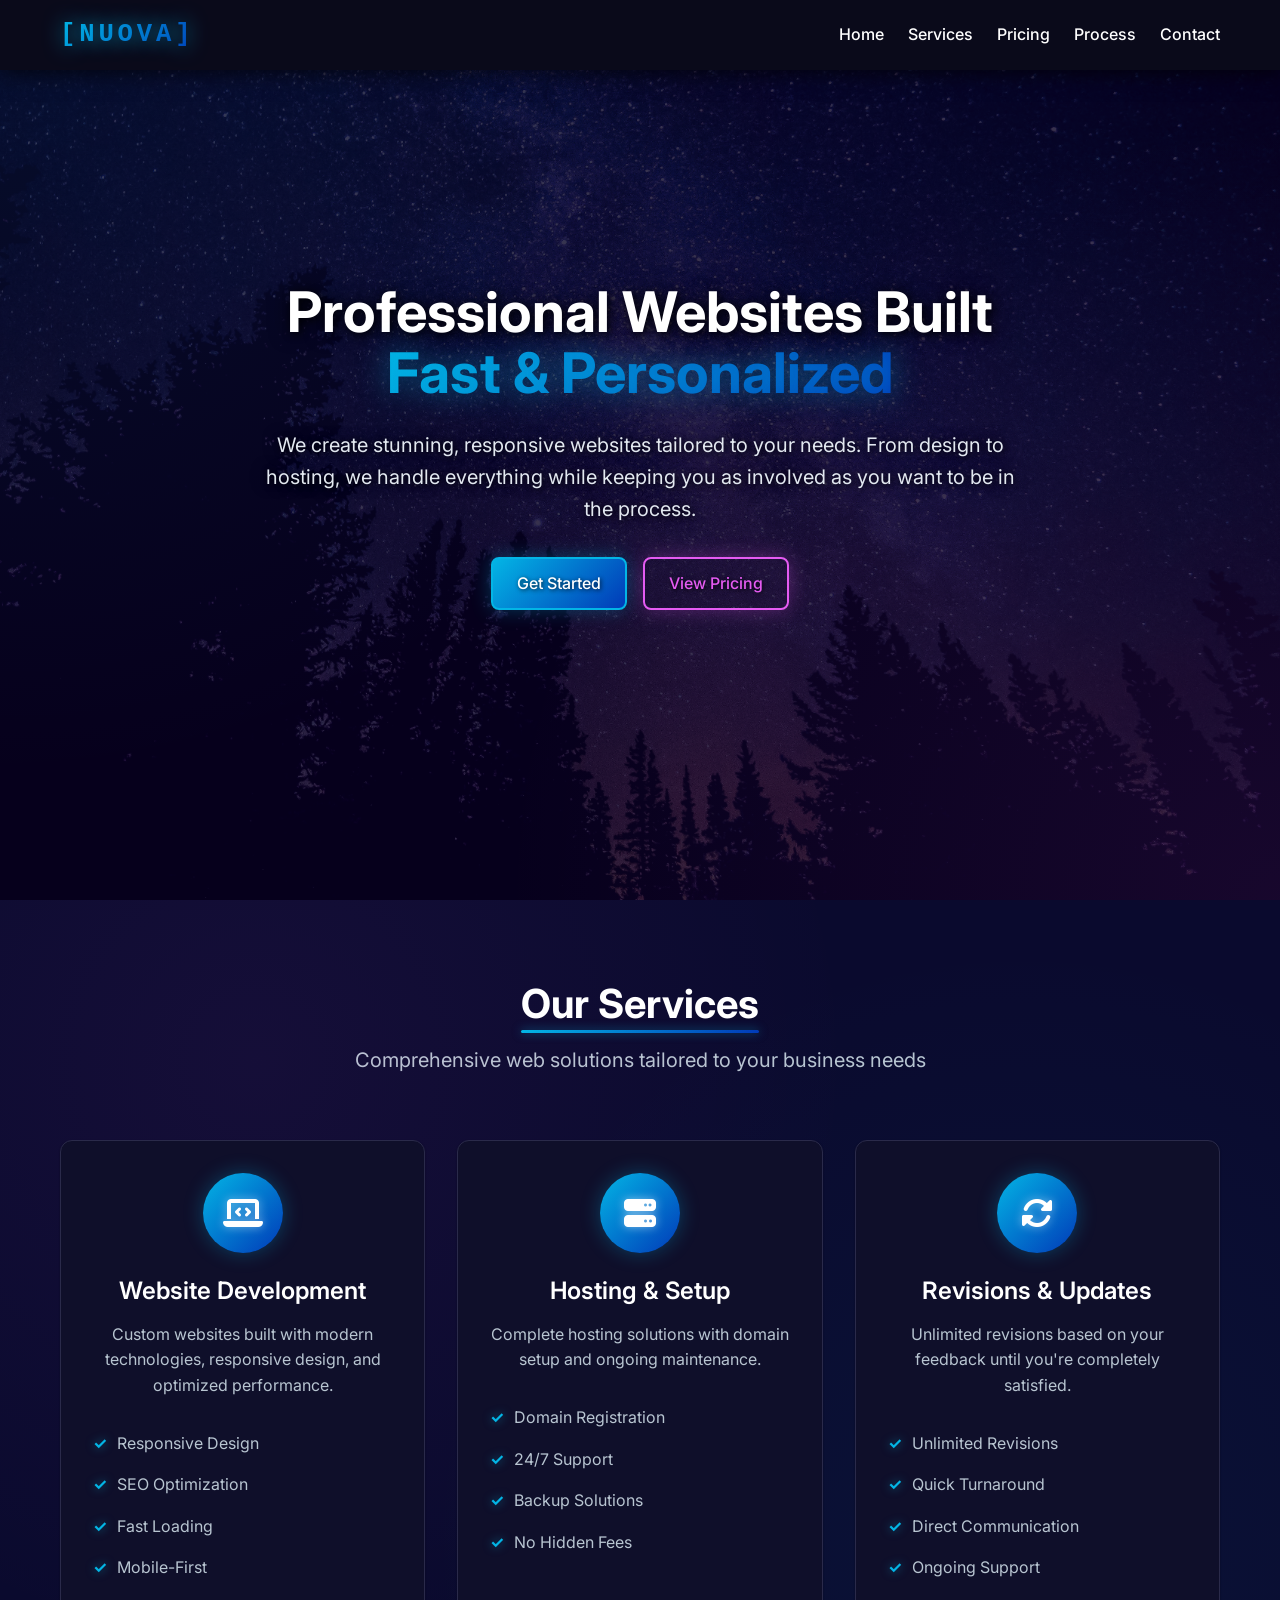
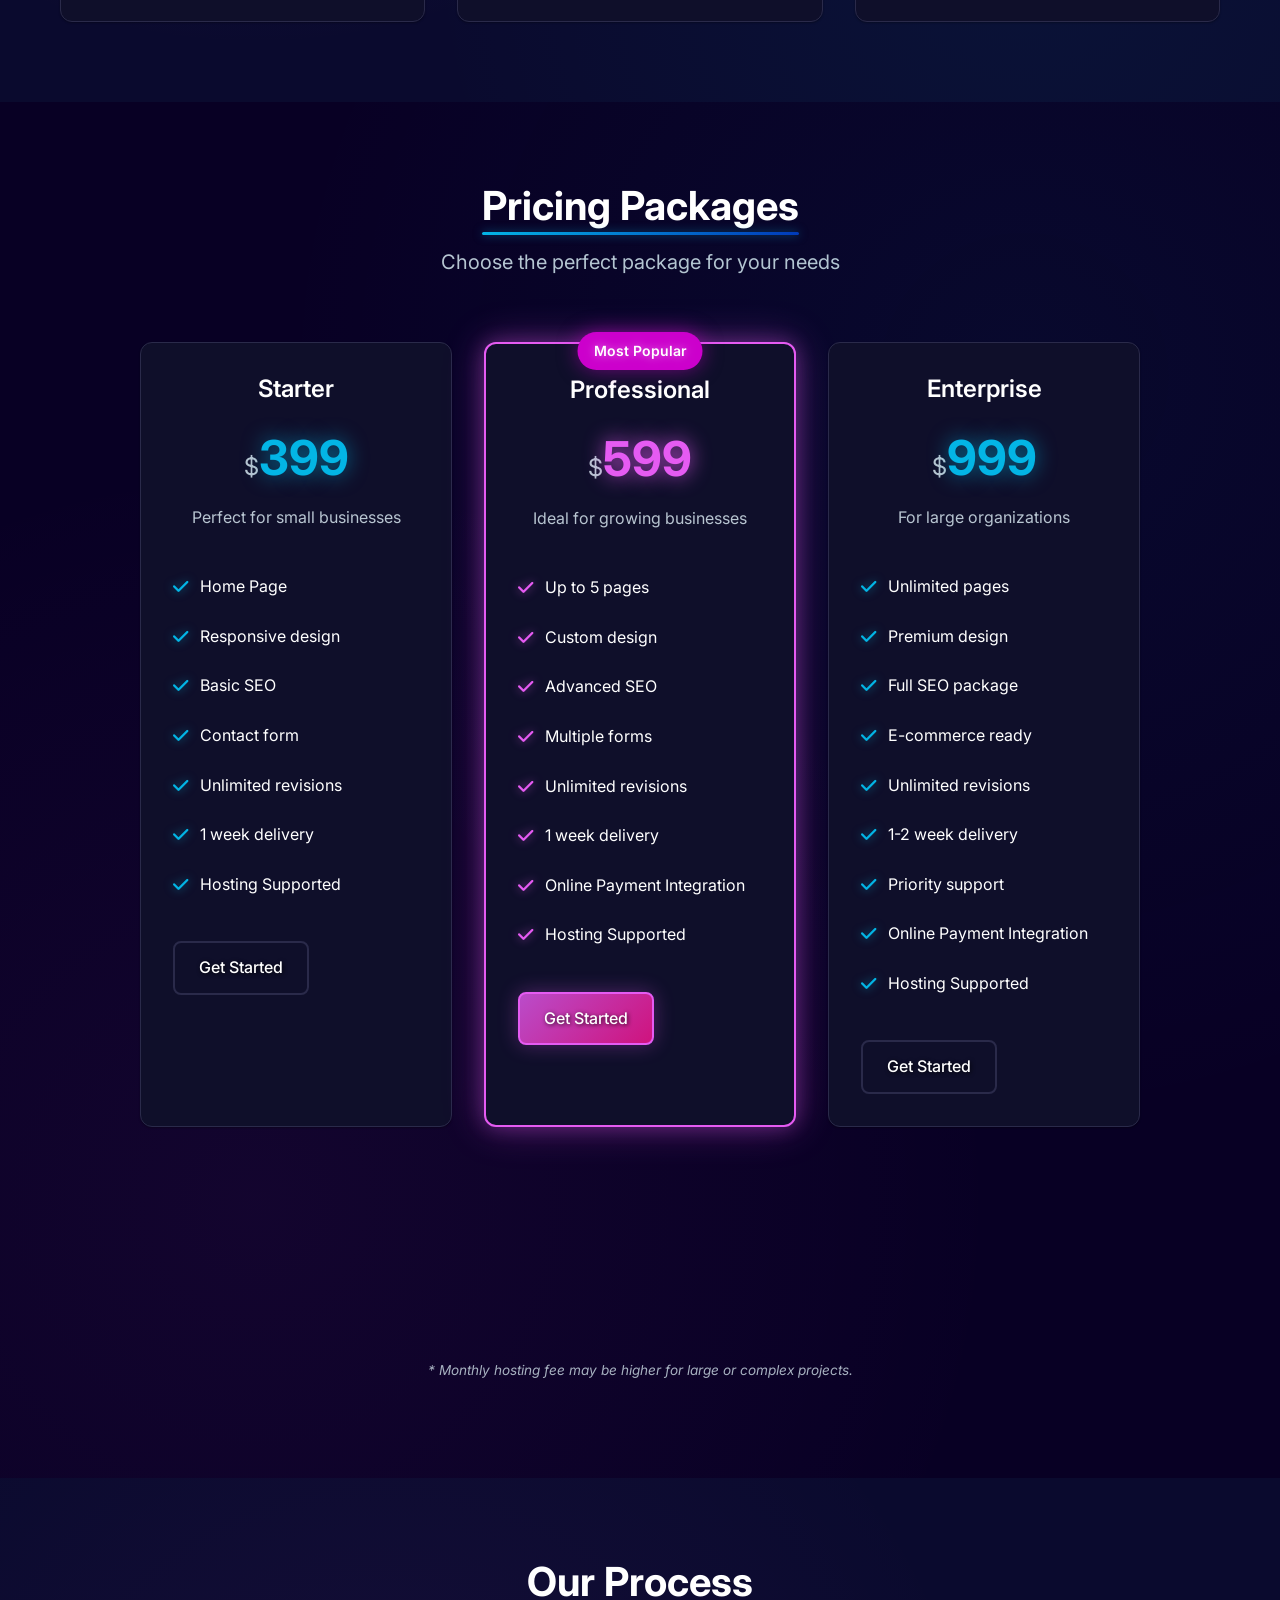
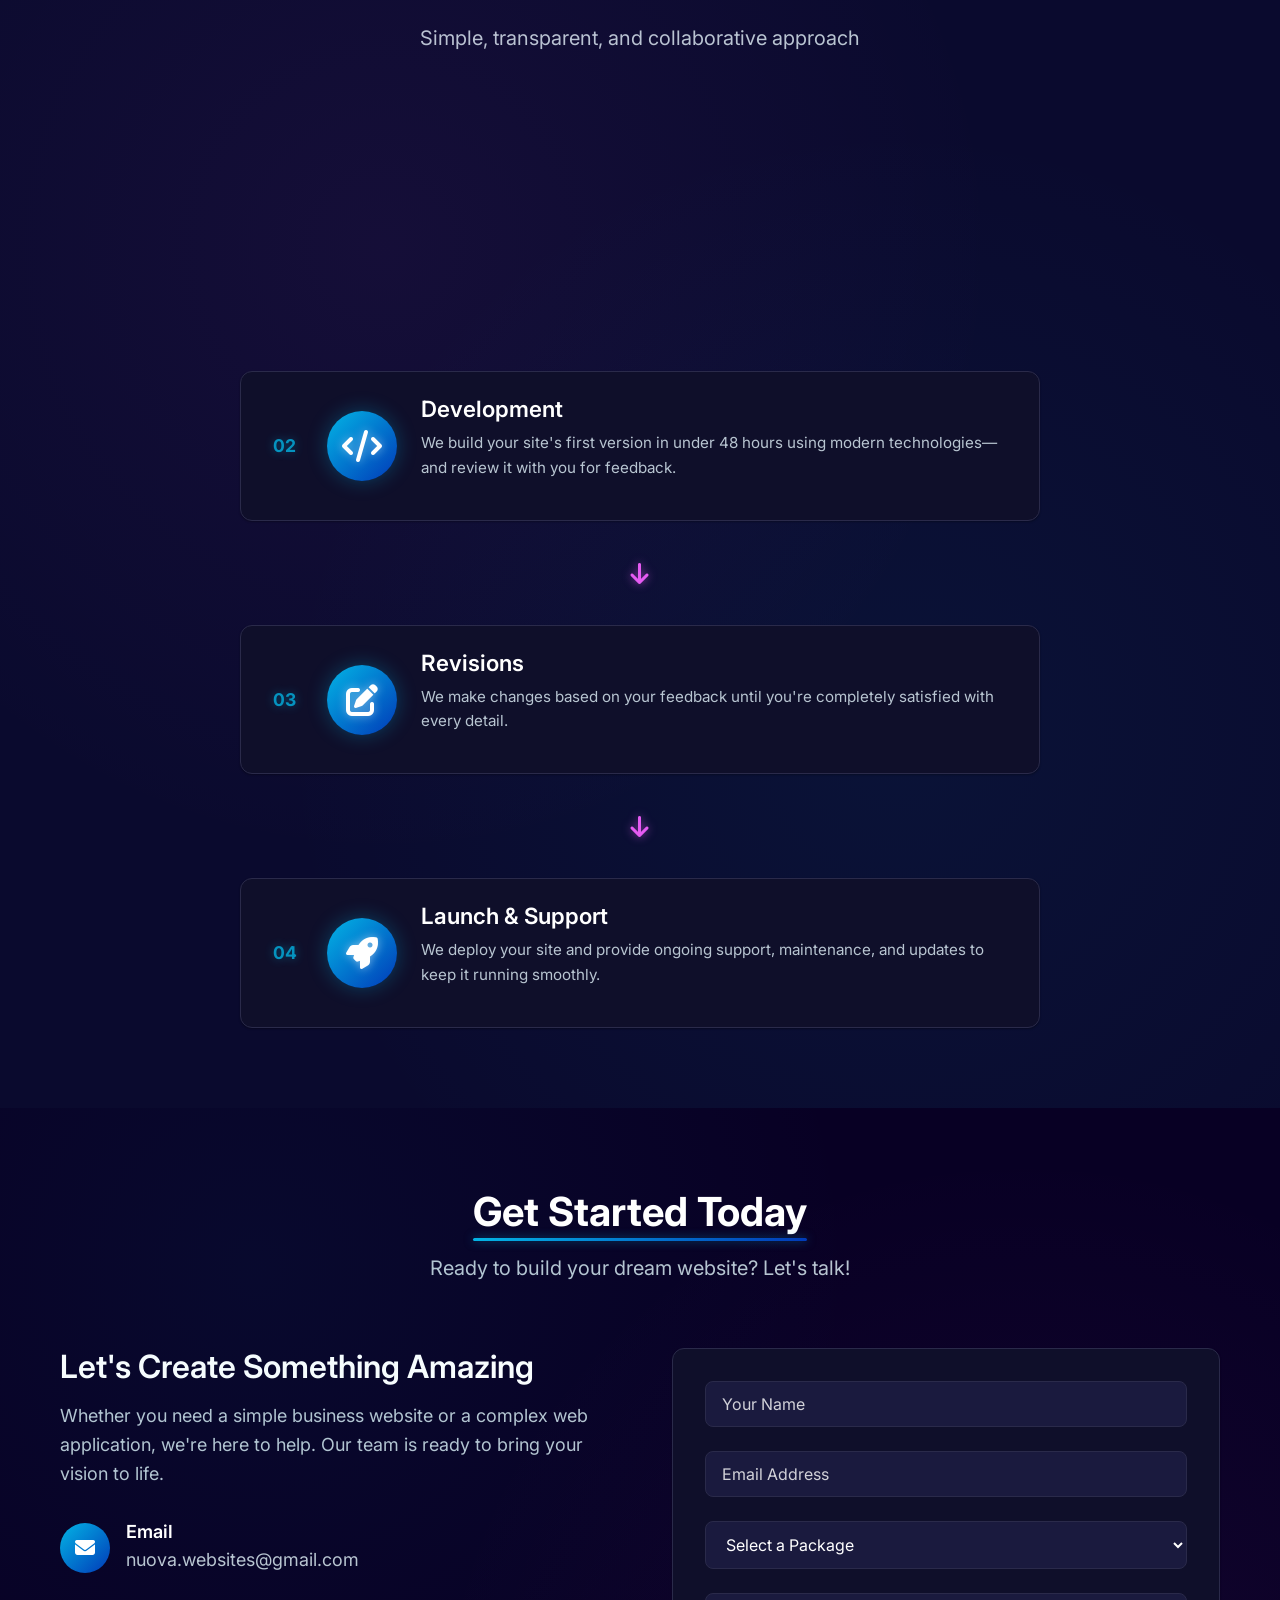
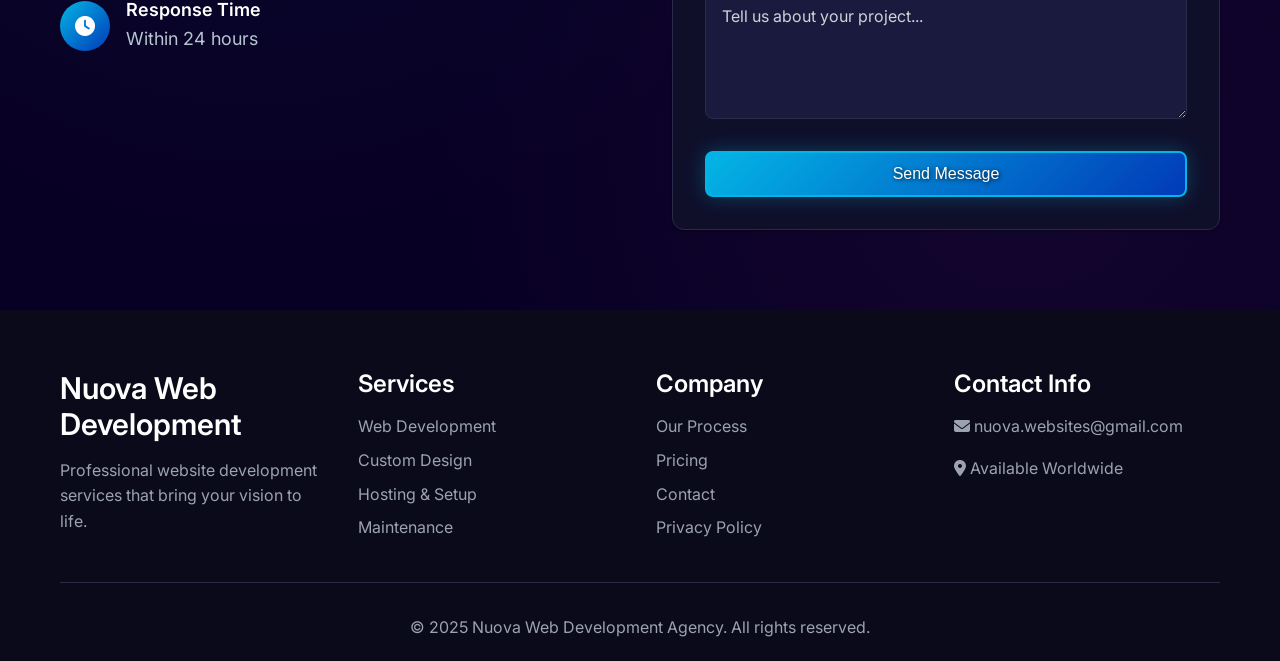
==== commit 4ebb003b: "FINALIZATION OF NUOVA SITE" ====
--- a/index.html
+++ b/index.html
@@ -66,56 +66,48 @@
     </section>
 
     <!-- Services Section -->
-    <section id="services" class="services">
-        <div class="container">
-            <div class="section-header">
-                <h2>Our Services</h2>
-                <p>Comprehensive web solutions tailored to your business needs</p>
-            </div>
-            <div class="services-grid">
-                <div class="service-card">
-                    <div class="service-icon">
-                        <i class="fas fa-laptop-code"></i>
-                    </div>
-                    <h3>Website Development</h3>
-                    <p>Custom websites built with modern technologies, responsive design, and optimized performance.</p>
-                    <ul>
-                        <li>Responsive Design</li>
-                        <li>SEO Optimization</li>
-                        <li>Fast Loading</li>
-                        <li>Mobile-First</li>
-                    </ul>
-                </div>
-                <div class="service-card">
-                    <div class="service-icon">
-                        <i class="fas fa-server"></i>
-                    </div>
-                    <h3>Hosting & Setup</h3>
-                    <p>Complete hosting solutions with domain setup, SSL certificates, and ongoing maintenance.</p>
-                    <ul>
-                        <li>Domain Registration</li>
-                        <li>SSL Certificates</li>
-                        <li>24/7 Support</li>
-                        <li>Backup Solutions</li>
-                        <li>No Hidden Fees</li>
-                    </ul>
-                </div>
-                <div class="service-card">
-                    <div class="service-icon">
-                        <i class="fas fa-sync-alt"></i>
-                    </div>
-                    <h3>Revisions & Updates</h3>
-                    <p>Unlimited revisions based on your feedback until you're completely satisfied.</p>
-                    <ul>
-                        <li>Unlimited Revisions</li>
-                        <li>Quick Turnaround</li>
-                        <li>Direct Communication</li>
-                        <li>Ongoing Support</li>
-                    </ul>
-                </div>
-            </div>
-        </div>
-    </section>
+    <section id="services" class="services"> 
+        <div class="container"> 
+            <div class="section-header"> 
+                <h2>Our Services</h2> 
+                <p>Comprehensive web solutions tailored to your business needs</p> </div> 
+                <div class="services-grid"> <div class="service-card"> 
+                    <div class="service-icon"> <i class="fas fa-laptop-code"></i> 
+                    </div> <h3>Website Development</h3> 
+                    <p>Custom websites built with modern technologies, responsive design, and optimized performance.</p> 
+                    <ul> 
+                        <li>Responsive Design</li> 
+                        <li>SEO Optimization</li> 
+                        <li>Fast Loading</li> 
+                        <li>Mobile-First</li> 
+                    </ul> </div> 
+                    <div class="service-card"> 
+                        <div class="service-icon"> 
+                            <i class="fas fa-server"></i> </div> 
+                            <h3>Hosting & Setup</h3> 
+                            <p>Complete hosting solutions with domain setup and ongoing maintenance.</p> 
+                            <ul> 
+                                <li>Domain Registration</li> 
+                                <li>24/7 Support</li> 
+                                <li>Backup Solutions</li> 
+                                <li>No Hidden Fees</li> 
+                            </ul> 
+                        </div> <div class="service-card"> 
+                            <div class="service-icon"> 
+                                <i class="fas fa-sync-alt"></i> 
+                            </div> <h3>Revisions & Updates</h3> 
+                            <p>Unlimited revisions based on your feedback until you're completely satisfied.</p> 
+                            <ul> <li>Unlimited Revisions</li> 
+                                <li>Quick Turnaround</li> 
+                                <li>Direct Communication</li> 
+                                <li>Ongoing Support</li> 
+                            </ul> 
+                        </div> 
+                    </div> 
+                </div> 
+            </section>
+    
+    
 
     <!-- Pricing Section -->
     <section id="pricing" class="pricing">
--- a/styles.css
+++ b/styles.css
@@ -1091,7 +1091,7 @@
 
 .footer-content {
     display: grid;
-    grid-template-columns: repeat(auto-fit, minmax(250px, 1fr));
+    grid-template-columns: repeat(4, 1fr);
     gap: 2rem;
     margin-bottom: 2rem;
     position: relative;
@@ -1238,7 +1238,7 @@
     }
 
     .footer-content {
-        grid-template-columns: 1fr;
+        grid-template-columns: repeat(2, 1fr);
         text-align: center;
     }
 
@@ -1296,6 +1296,10 @@
     .btn {
         width: 100%;
         max-width: 300px;
+    }
+
+    .footer-content {
+        grid-template-columns: 1fr;
     }
 }
 
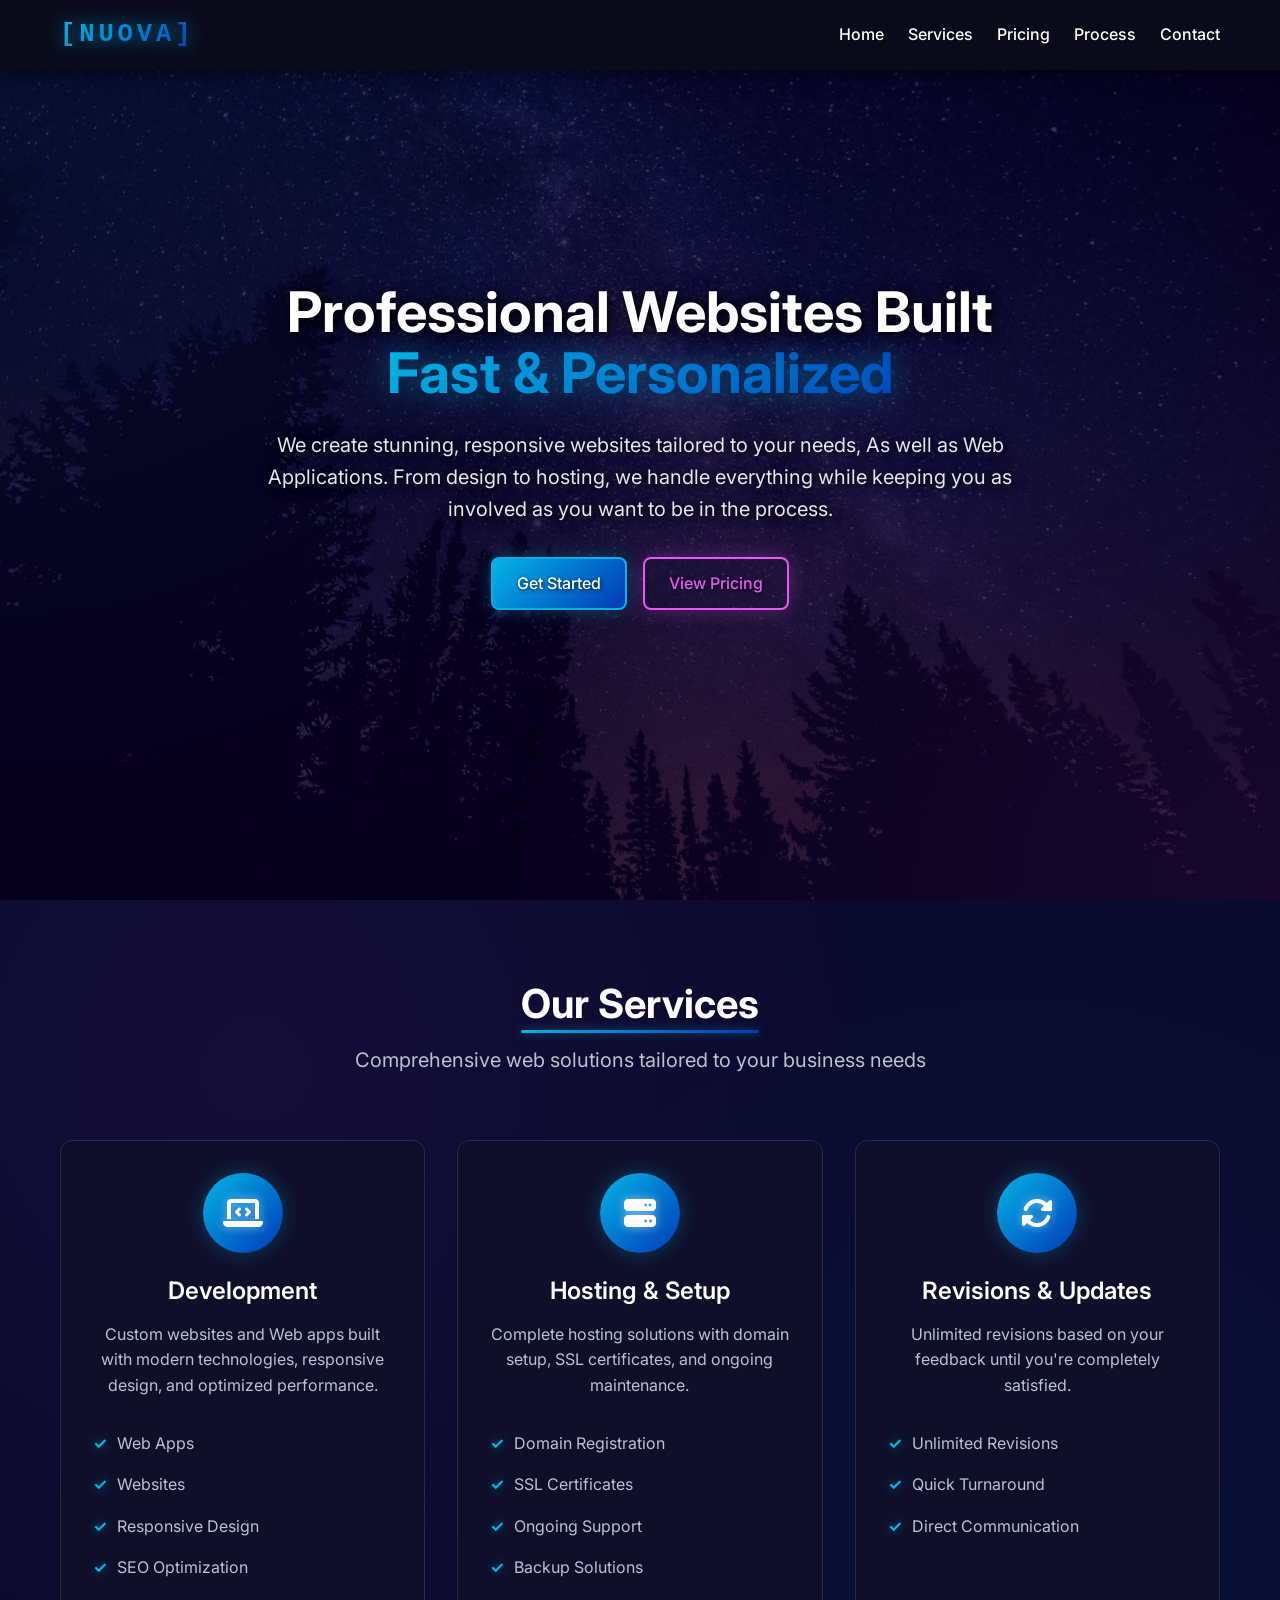
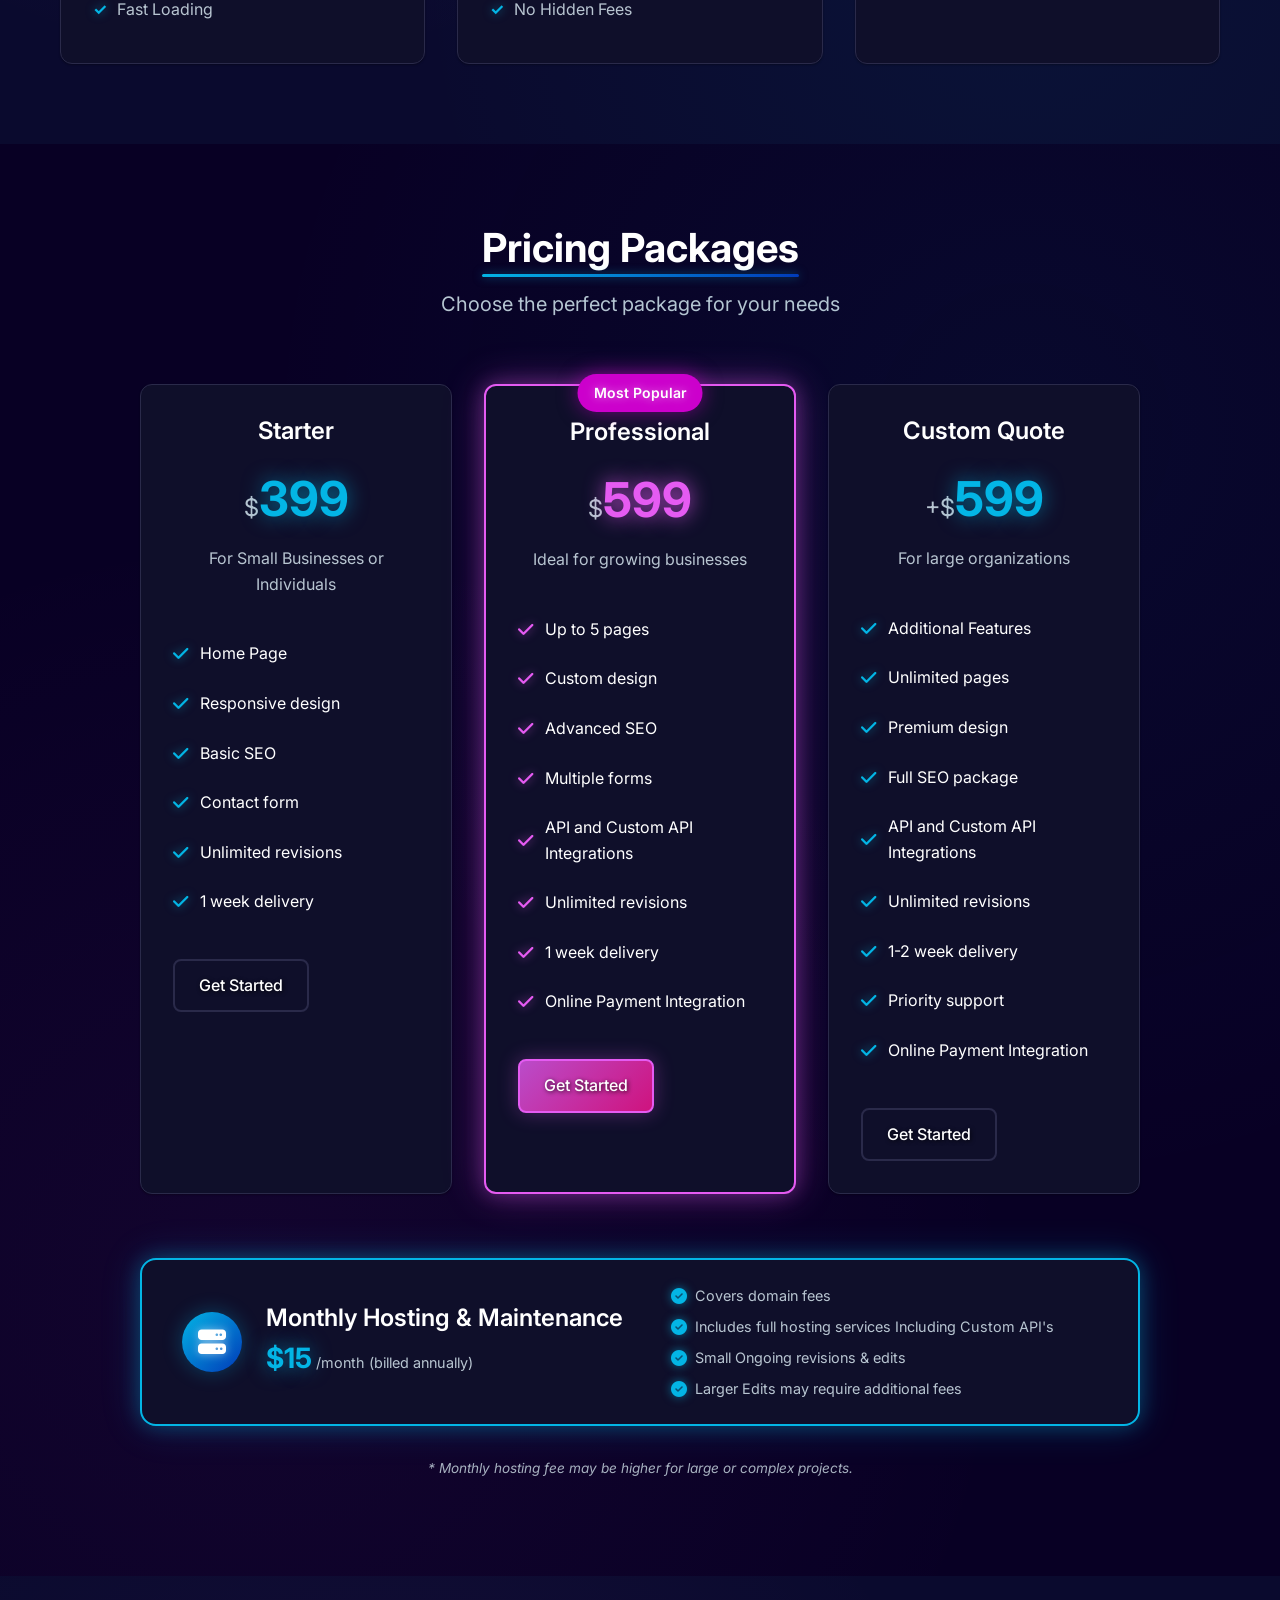
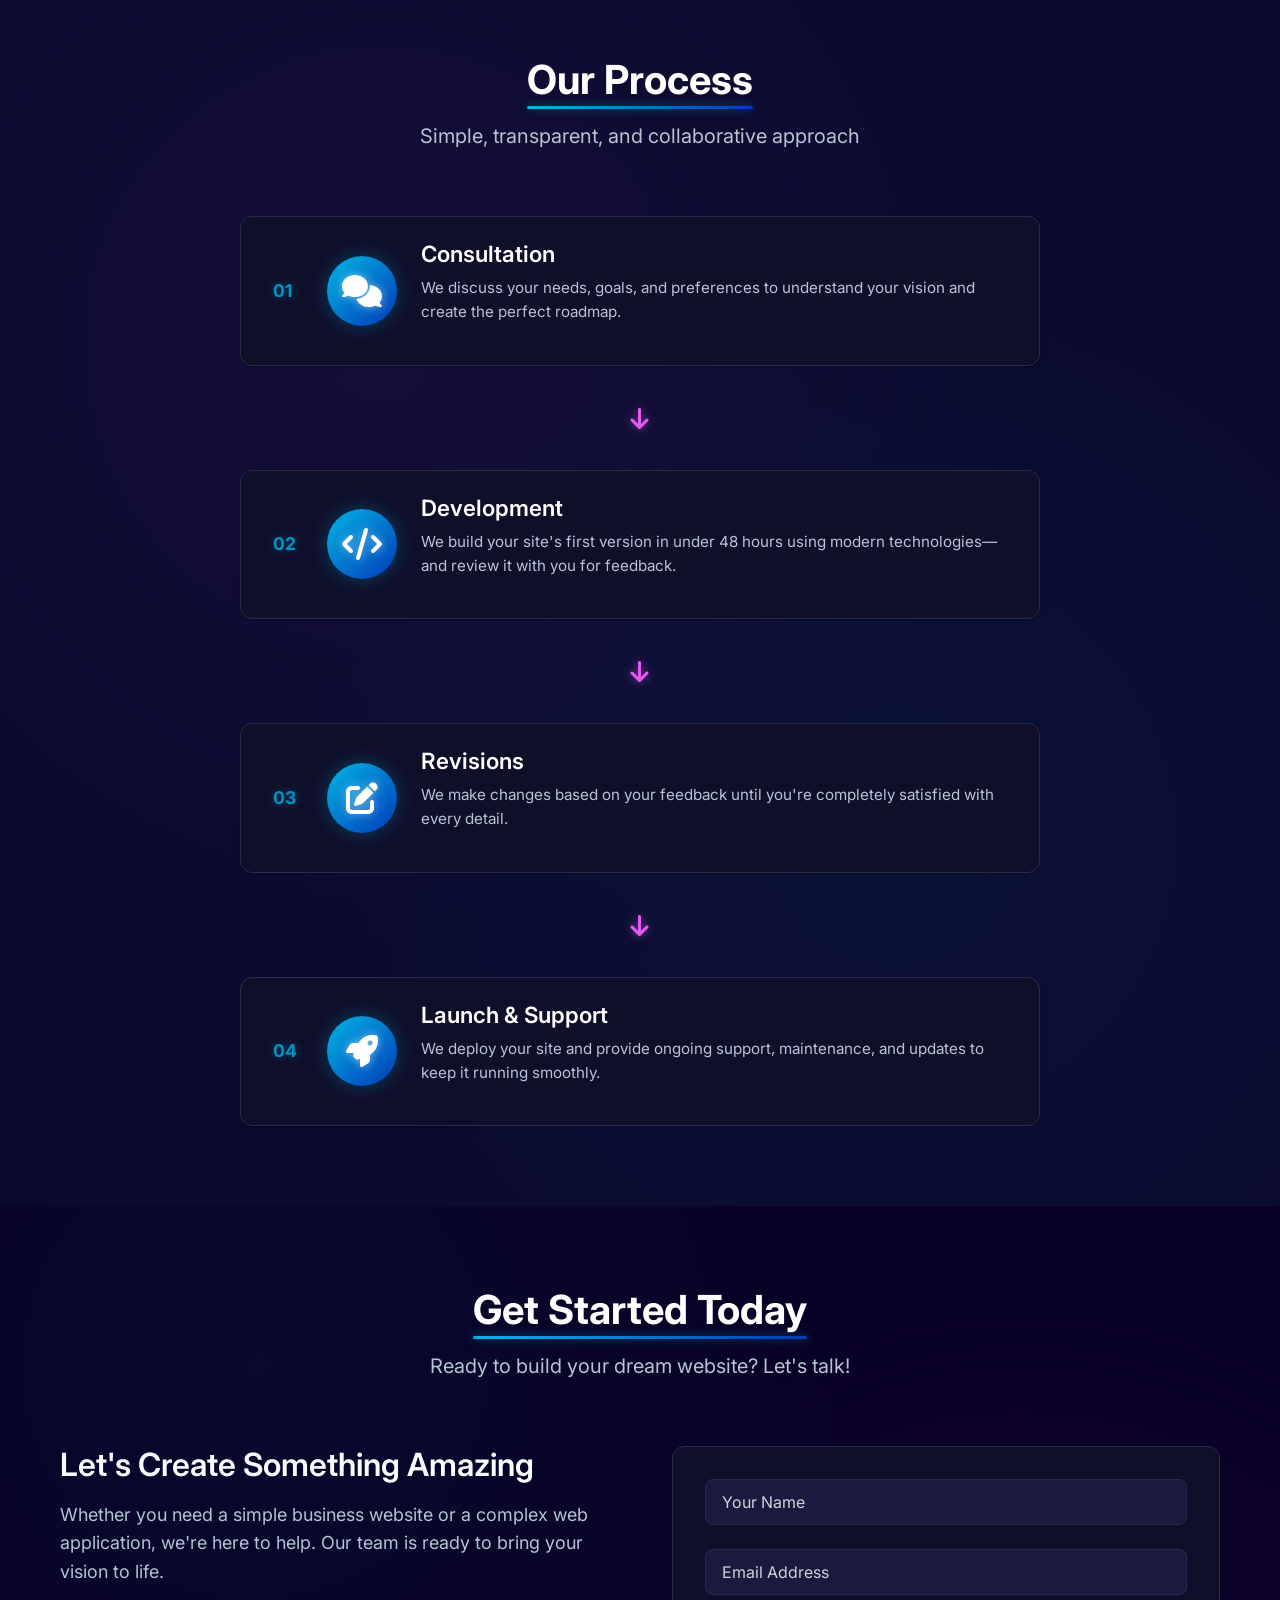
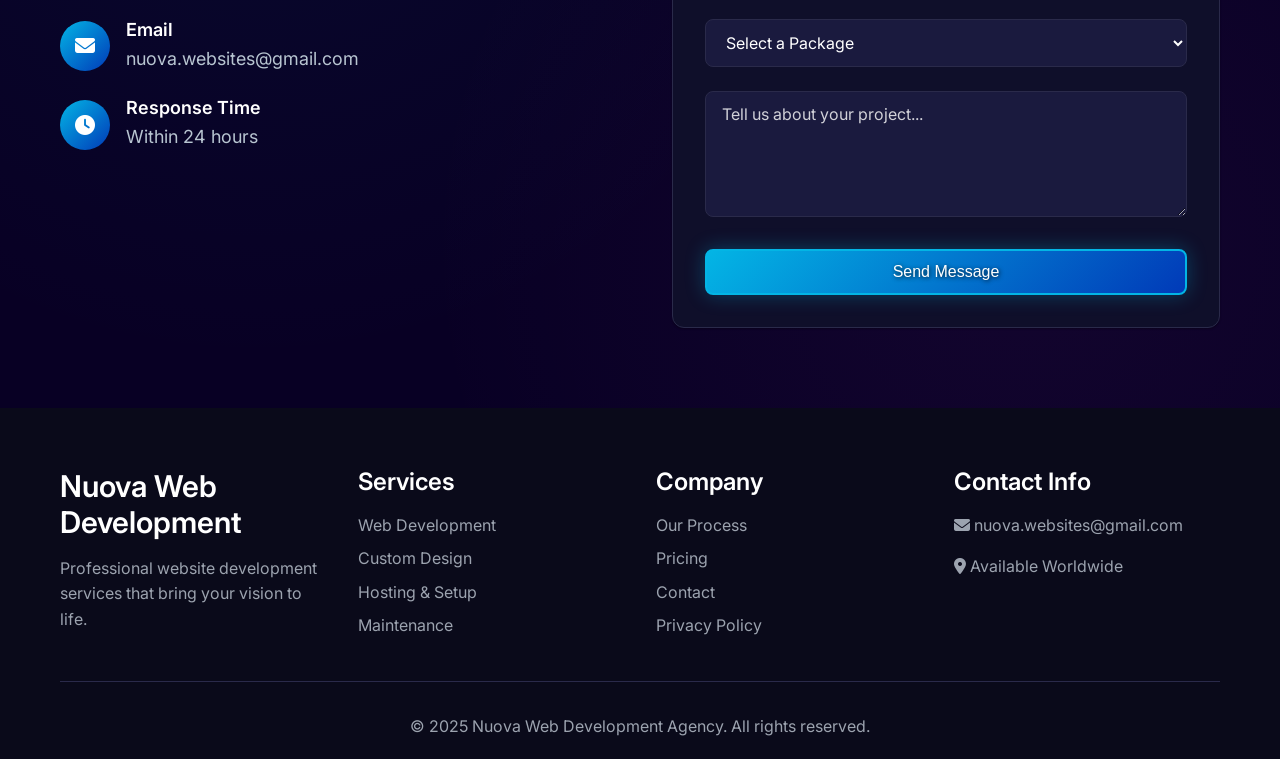
==== commit ad67b715: "Final edits" ====
--- a/index.html
+++ b/index.html
@@ -6,7 +6,7 @@
     <meta name="description" content="Taylor's Website Building Company - Professional website development, design, and hosting services. Fast, personalized, and affordable web solutions.">
     <meta name="keywords" content="website development, web design, hosting, custom websites, responsive design">
     <meta name="author" content="Taylor's Website Building Company">
-    <title>Nuova Web Development Agency - Professional Web Development Services</title>
+    <title>[Nuova]</title>
     <link rel="stylesheet" href="styles.css">
     <link href="https://fonts.googleapis.com/css2?family=Inter:wght@300;400;500;600;700&display=swap" rel="stylesheet">
     <link rel="stylesheet" href="https://cdnjs.cloudflare.com/ajax/libs/font-awesome/6.4.0/css/all.min.css">
@@ -54,7 +54,7 @@
                 <span class="hero-subtitle">Fast & Personalized</span>
             </h1>
             <p class="hero-description">
-                We create stunning, responsive websites tailored to your needs. 
+                We create stunning, responsive websites tailored to your needs, As well as Web Applications.
                 From design to hosting, we handle everything while keeping you 
                 as involved as you want to be in the process.
             </p>
@@ -66,48 +66,56 @@
     </section>
 
     <!-- Services Section -->
-    <section id="services" class="services"> 
-        <div class="container"> 
-            <div class="section-header"> 
-                <h2>Our Services</h2> 
-                <p>Comprehensive web solutions tailored to your business needs</p> </div> 
-                <div class="services-grid"> <div class="service-card"> 
-                    <div class="service-icon"> <i class="fas fa-laptop-code"></i> 
-                    </div> <h3>Website Development</h3> 
-                    <p>Custom websites built with modern technologies, responsive design, and optimized performance.</p> 
-                    <ul> 
-                        <li>Responsive Design</li> 
-                        <li>SEO Optimization</li> 
-                        <li>Fast Loading</li> 
-                        <li>Mobile-First</li> 
-                    </ul> </div> 
-                    <div class="service-card"> 
-                        <div class="service-icon"> 
-                            <i class="fas fa-server"></i> </div> 
-                            <h3>Hosting & Setup</h3> 
-                            <p>Complete hosting solutions with domain setup and ongoing maintenance.</p> 
-                            <ul> 
-                                <li>Domain Registration</li> 
-                                <li>24/7 Support</li> 
-                                <li>Backup Solutions</li> 
-                                <li>No Hidden Fees</li> 
-                            </ul> 
-                        </div> <div class="service-card"> 
-                            <div class="service-icon"> 
-                                <i class="fas fa-sync-alt"></i> 
-                            </div> <h3>Revisions & Updates</h3> 
-                            <p>Unlimited revisions based on your feedback until you're completely satisfied.</p> 
-                            <ul> <li>Unlimited Revisions</li> 
-                                <li>Quick Turnaround</li> 
-                                <li>Direct Communication</li> 
-                                <li>Ongoing Support</li> 
-                            </ul> 
-                        </div> 
-                    </div> 
-                </div> 
-            </section>
-    
-    
+    <section id="services" class="services">
+        <div class="container">
+            <div class="section-header">
+                <h2>Our Services</h2>
+                <p>Comprehensive web solutions tailored to your business needs</p>
+            </div>
+            <div class="services-grid">
+                <div class="service-card">
+                    <div class="service-icon">
+                        <i class="fas fa-laptop-code"></i>
+                    </div>
+                    <h3>Development</h3>
+                    <p>Custom websites and Web apps built with modern technologies, responsive design, and optimized performance.</p>
+                    <ul>
+                        <li>Web Apps</li>
+                        <li>Websites</li>
+                        <li>Responsive Design</li>
+                        <li>SEO Optimization</li>
+                        <li>Fast Loading</li>
+                    </ul>
+                </div>
+                <div class="service-card">
+                    <div class="service-icon">
+                        <i class="fas fa-server"></i>
+                    </div>
+                    <h3>Hosting & Setup</h3>
+                    <p>Complete hosting solutions with domain setup, SSL certificates, and ongoing maintenance.</p>
+                    <ul>
+                        <li>Domain Registration</li>
+                        <li>SSL Certificates</li>
+                        <li>Ongoing Support</li>
+                        <li>Backup Solutions</li>
+                        <li>No Hidden Fees</li>
+                    </ul>
+                </div>
+                <div class="service-card">
+                    <div class="service-icon">
+                        <i class="fas fa-sync-alt"></i>
+                    </div>
+                    <h3>Revisions & Updates</h3>
+                    <p>Unlimited revisions based on your feedback until you're completely satisfied.</p>
+                    <ul>
+                        <li>Unlimited Revisions</li>
+                        <li>Quick Turnaround</li>
+                        <li>Direct Communication</li>
+                    </ul>
+                </div>
+            </div>
+        </div>
+    </section>
 
     <!-- Pricing Section -->
     <section id="pricing" class="pricing">
@@ -124,7 +132,7 @@
                             <span class="currency">$</span>
                             <span class="amount">399</span>
                         </div>
-                        <p>Perfect for small businesses</p>
+                        <p>For Small Businesses or Individuals</p>
                     </div>
                     <ul class="pricing-features">
                         <li><i class="fas fa-check"></i> Home Page</li>
@@ -133,7 +141,6 @@
                         <li><i class="fas fa-check"></i> Contact form</li>
                         <li><i class="fas fa-check"></i> Unlimited revisions</li>
                         <li><i class="fas fa-check"></i> 1 week delivery</li>
-                        <li><i class="fas fa-check"></i> Hosting Supported</li>
                     </ul>
                     <a href="#contact" class="btn btn-outline">Get Started</a>
                 </div>
@@ -152,32 +159,32 @@
                         <li><i class="fas fa-check"></i> Custom design</li>
                         <li><i class="fas fa-check"></i> Advanced SEO</li>
                         <li><i class="fas fa-check"></i> Multiple forms</li>
+                        <li><i class="fas fa-check"></i> API and Custom API Integrations</li>
                         <li><i class="fas fa-check"></i> Unlimited revisions</li>
                         <li><i class="fas fa-check"></i> 1 week delivery</li>
                         <li><i class="fas fa-check"></i> Online Payment Integration</li>
-                        <li><i class="fas fa-check"></i> Hosting Supported</li>
                     </ul>
                     <a href="#contact" class="btn btn-primary">Get Started</a>
                 </div>
                 <div class="pricing-card">
                     <div class="pricing-header">
-                        <h3>Enterprise</h3>
+                        <h3>Custom Quote</h3>
                         <div class="price">
-                            <span class="currency">$</span>
-                            <span class="amount">999</span>
+                            <span class="currency">+$</span>
+                            <span class="amount">599</span>
                         </div>
                         <p>For large organizations</p>
                     </div>
                     <ul class="pricing-features">
+                        <li><i class="fas fa-check"></i> Additional Features</li>
                         <li><i class="fas fa-check"></i> Unlimited pages</li>
                         <li><i class="fas fa-check"></i> Premium design</li>
                         <li><i class="fas fa-check"></i> Full SEO package</li>
-                        <li><i class="fas fa-check"></i> E-commerce ready</li>
+                        <li><i class="fas fa-check"></i> API and Custom API Integrations</li>
                         <li><i class="fas fa-check"></i> Unlimited revisions</li>
                         <li><i class="fas fa-check"></i> 1-2 week delivery</li>
                         <li><i class="fas fa-check"></i> Priority support</li>
                         <li><i class="fas fa-check"></i> Online Payment Integration</li>
-                        <li><i class="fas fa-check"></i> Hosting Supported</li>
                     </ul>
                     <a href="#contact" class="btn btn-outline">Get Started</a>
                 </div>
@@ -197,8 +204,9 @@
                     </div>
                     <ul class="hosting-features">
                         <li><i class="fas fa-check-circle"></i> Covers domain fees</li>
-                        <li><i class="fas fa-check-circle"></i> Includes full hosting services</li>
-                        <li><i class="fas fa-check-circle"></i> Small revisions & edits</li>
+                        <li><i class="fas fa-check-circle"></i> Includes full hosting services Including Custom API's</li>
+                        <li><i class="fas fa-check-circle"></i> Small Ongoing revisions & edits</li>
+                        <li><i class="fas fa-check-circle"></i> Larger Edits may require additional fees</li>
                     </ul>
                 </div>
                 <p class="hosting-note">* Monthly hosting fee may be higher for large or complex projects.</p>
@@ -302,6 +310,8 @@
                     </div>
                 </div>
                 <form class="contact-form" id="contactForm" method="POST" action="https://script.google.com/macros/s/AKfycbxHLShKBQjrS8f44JTe8G2f0eDgX-JokgMUjN94ciU_XdrngMYqsn08Pi-C5qj1pnOJ0g/exec">
+                    <!-- Hidden referral email field -->
+                    <input type="hidden" name="refemail" value="nuova.websites@gmail.com">
                     <div class="form-group">
                         <input type="text" id="name" name="name" placeholder="Your Name" required>
                     </div>
--- a/styles.css
+++ b/styles.css
@@ -1091,7 +1091,7 @@
 
 .footer-content {
     display: grid;
-    grid-template-columns: repeat(4, 1fr);
+    grid-template-columns: repeat(auto-fit, minmax(250px, 1fr));
     gap: 2rem;
     margin-bottom: 2rem;
     position: relative;
@@ -1238,7 +1238,7 @@
     }
 
     .footer-content {
-        grid-template-columns: repeat(2, 1fr);
+        grid-template-columns: 1fr;
         text-align: center;
     }
 
@@ -1296,10 +1296,6 @@
     .btn {
         width: 100%;
         max-width: 300px;
-    }
-
-    .footer-content {
-        grid-template-columns: 1fr;
     }
 }
 
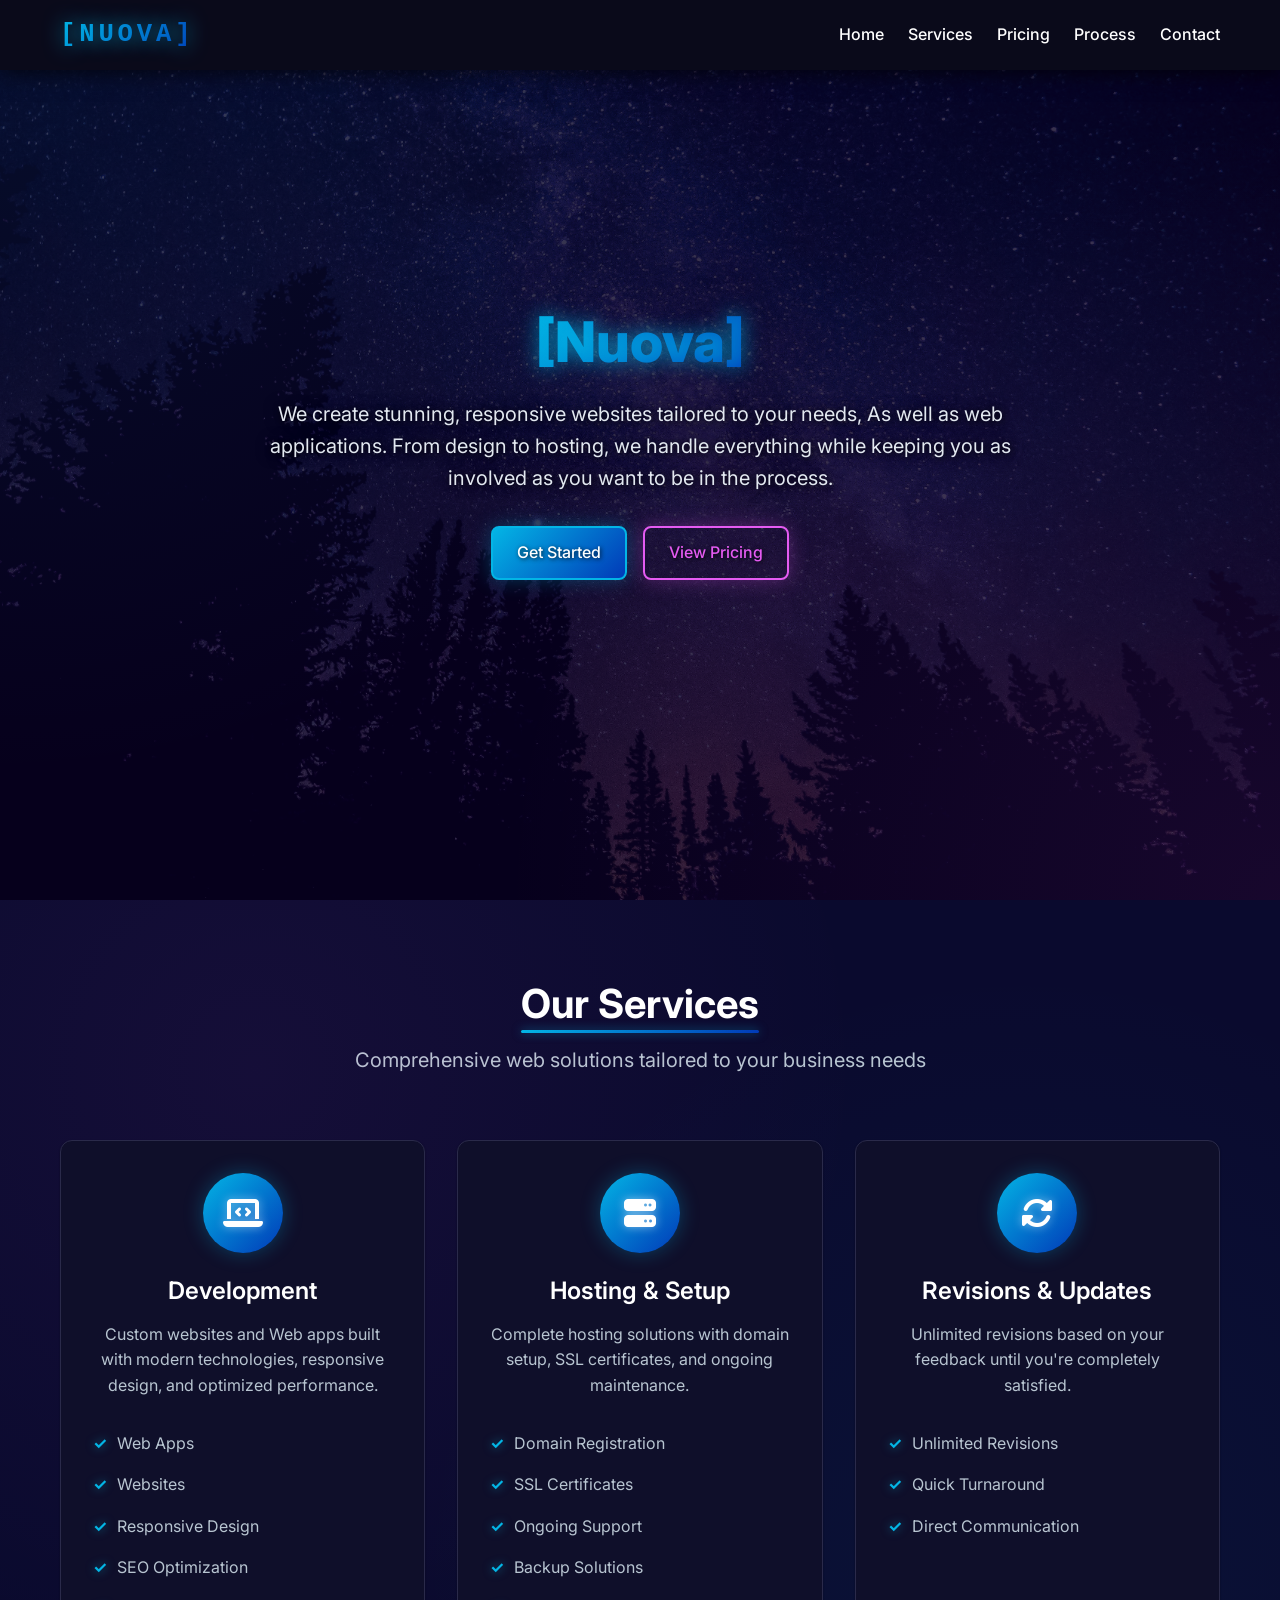
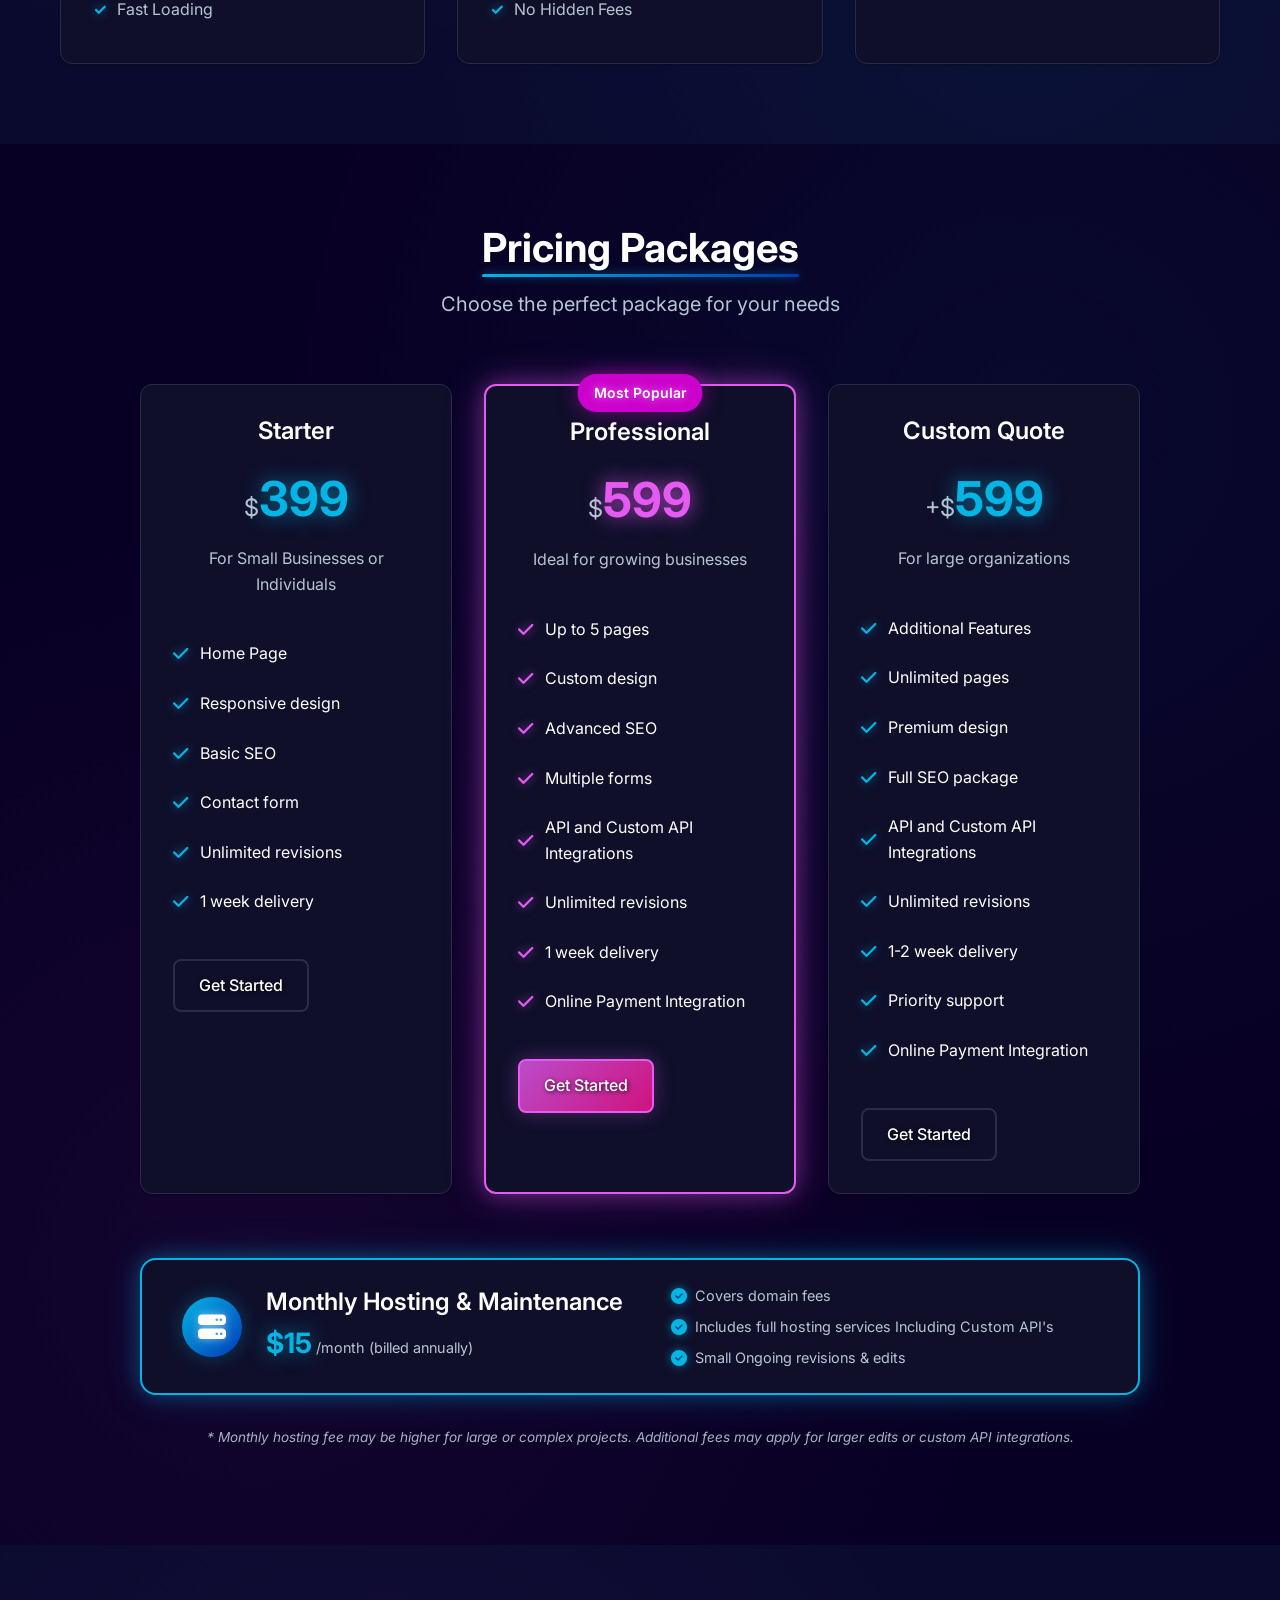
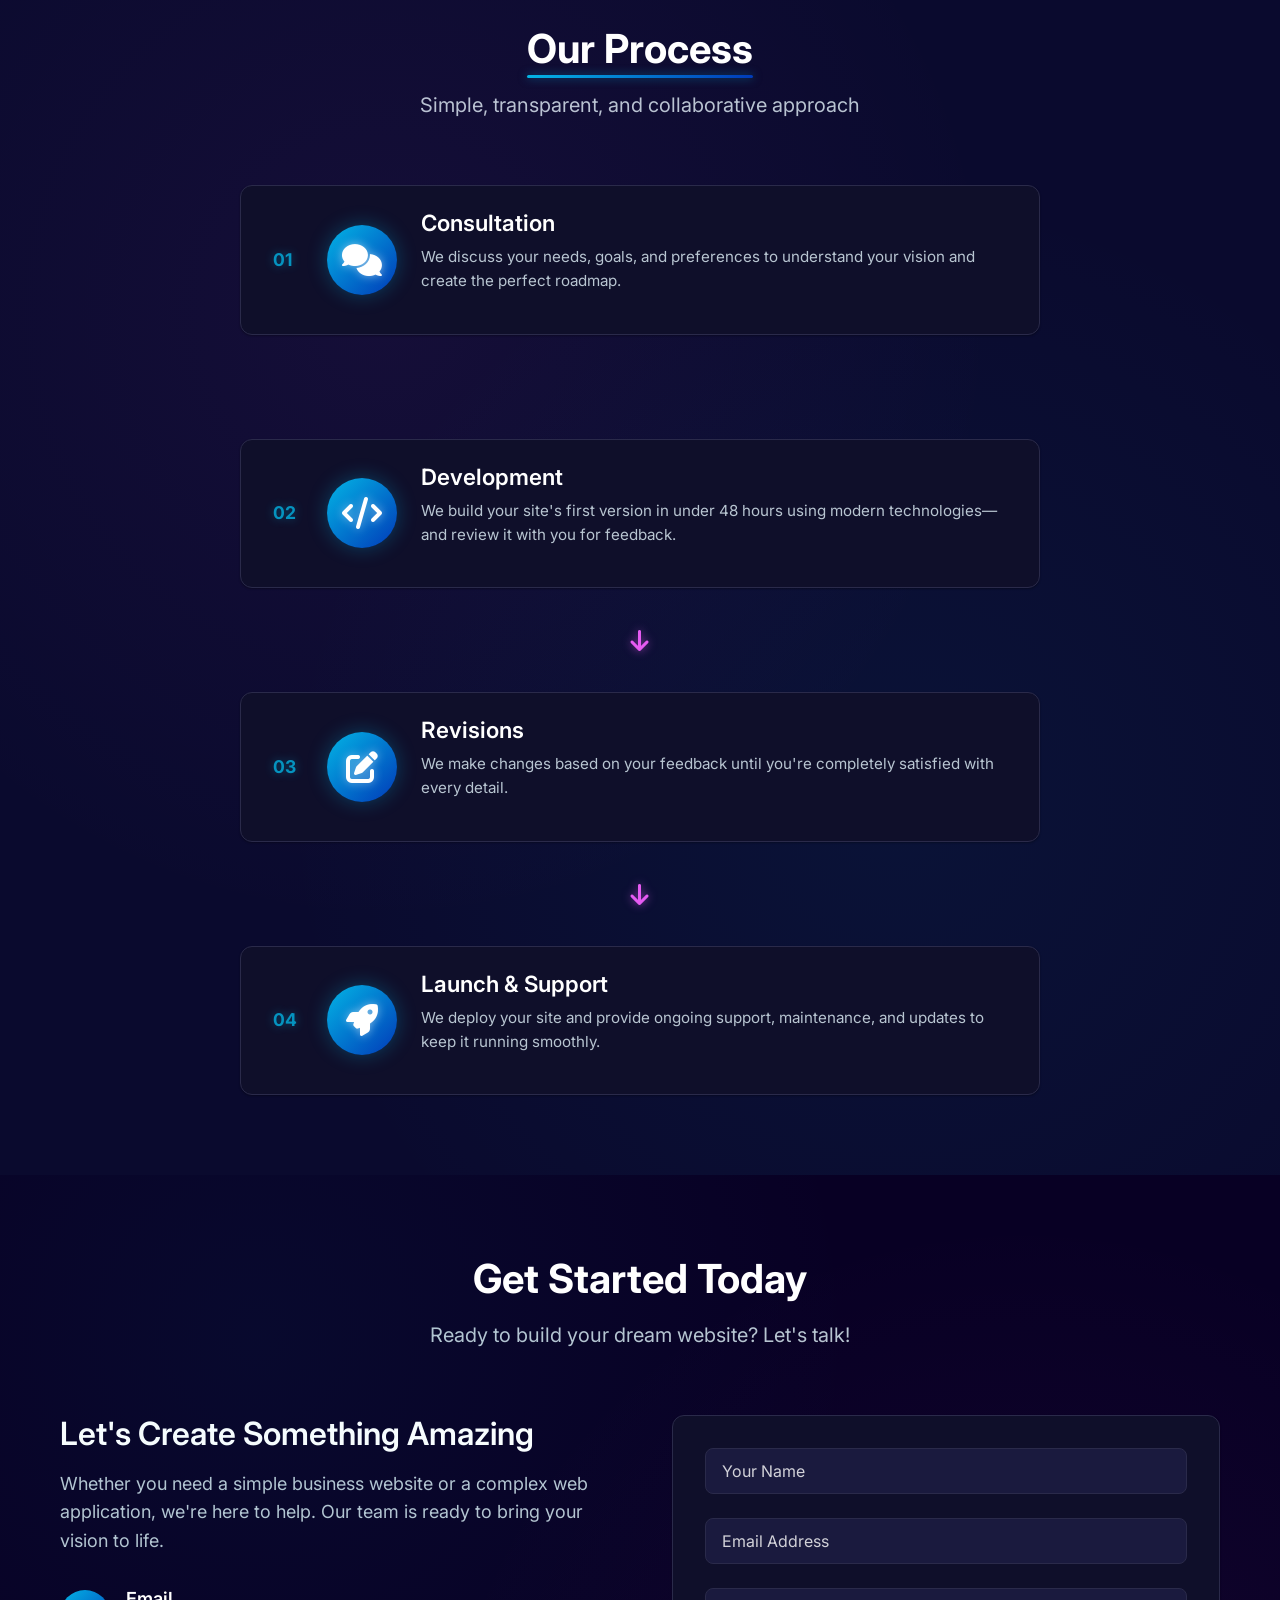
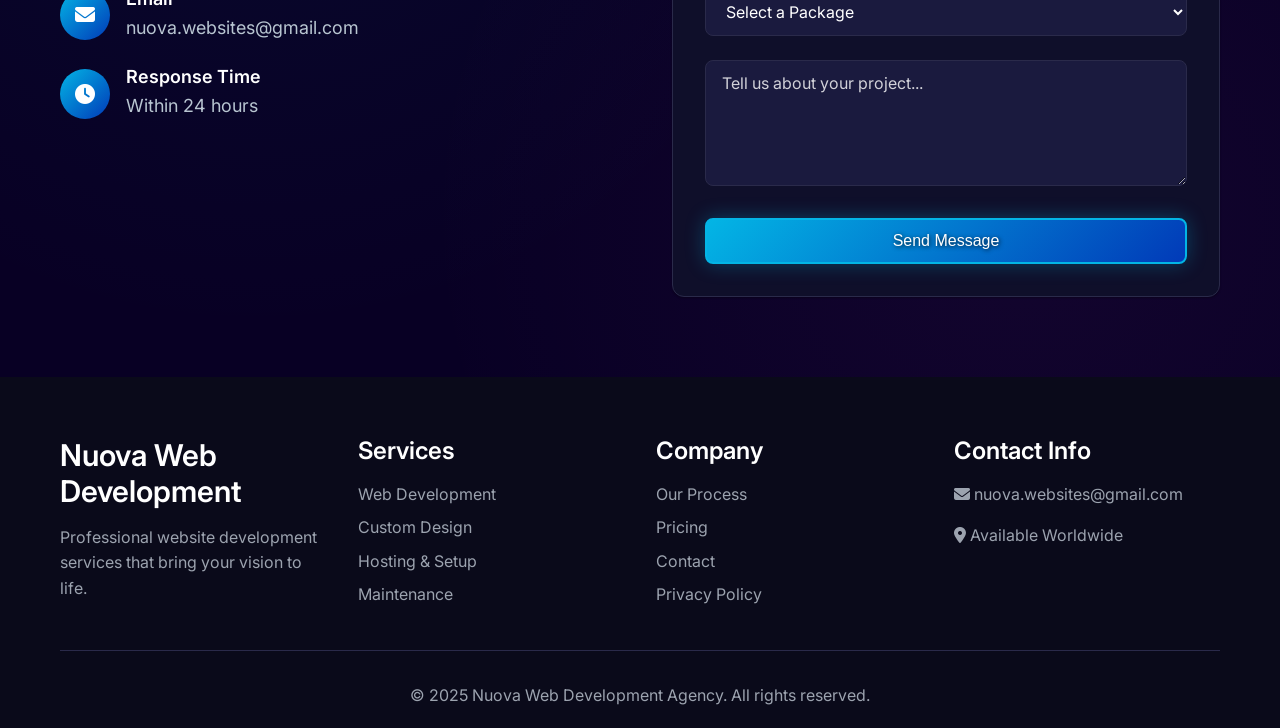
==== commit 56132a70: "Final Edits" ====
--- a/index.html
+++ b/index.html
@@ -50,11 +50,10 @@
         <img src="images/herosection.jpg" alt="Hero image" class="hero-image">
         <div class="hero-container">
             <h1 class="hero-title"> 
-                Professional Websites Built 
-                <span class="hero-subtitle">Fast & Personalized</span>
+                <span class="nav-logo-bracket">[Nuova]</span>
             </h1>
             <p class="hero-description">
-                We create stunning, responsive websites tailored to your needs, As well as Web Applications.
+                We create stunning, responsive websites tailored to your needs, As well as web applications.
                 From design to hosting, we handle everything while keeping you 
                 as involved as you want to be in the process.
             </p>
@@ -206,10 +205,9 @@
                         <li><i class="fas fa-check-circle"></i> Covers domain fees</li>
                         <li><i class="fas fa-check-circle"></i> Includes full hosting services Including Custom API's</li>
                         <li><i class="fas fa-check-circle"></i> Small Ongoing revisions & edits</li>
-                        <li><i class="fas fa-check-circle"></i> Larger Edits may require additional fees</li>
-                    </ul>
-                </div>
-                <p class="hosting-note">* Monthly hosting fee may be higher for large or complex projects.</p>
+                    </ul>
+                </div>
+                <p class="hosting-note">* Monthly hosting fee may be higher for large or complex projects. Additional fees may apply for larger edits or custom API integrations.</p>
             </div>
         </div>
     </section>
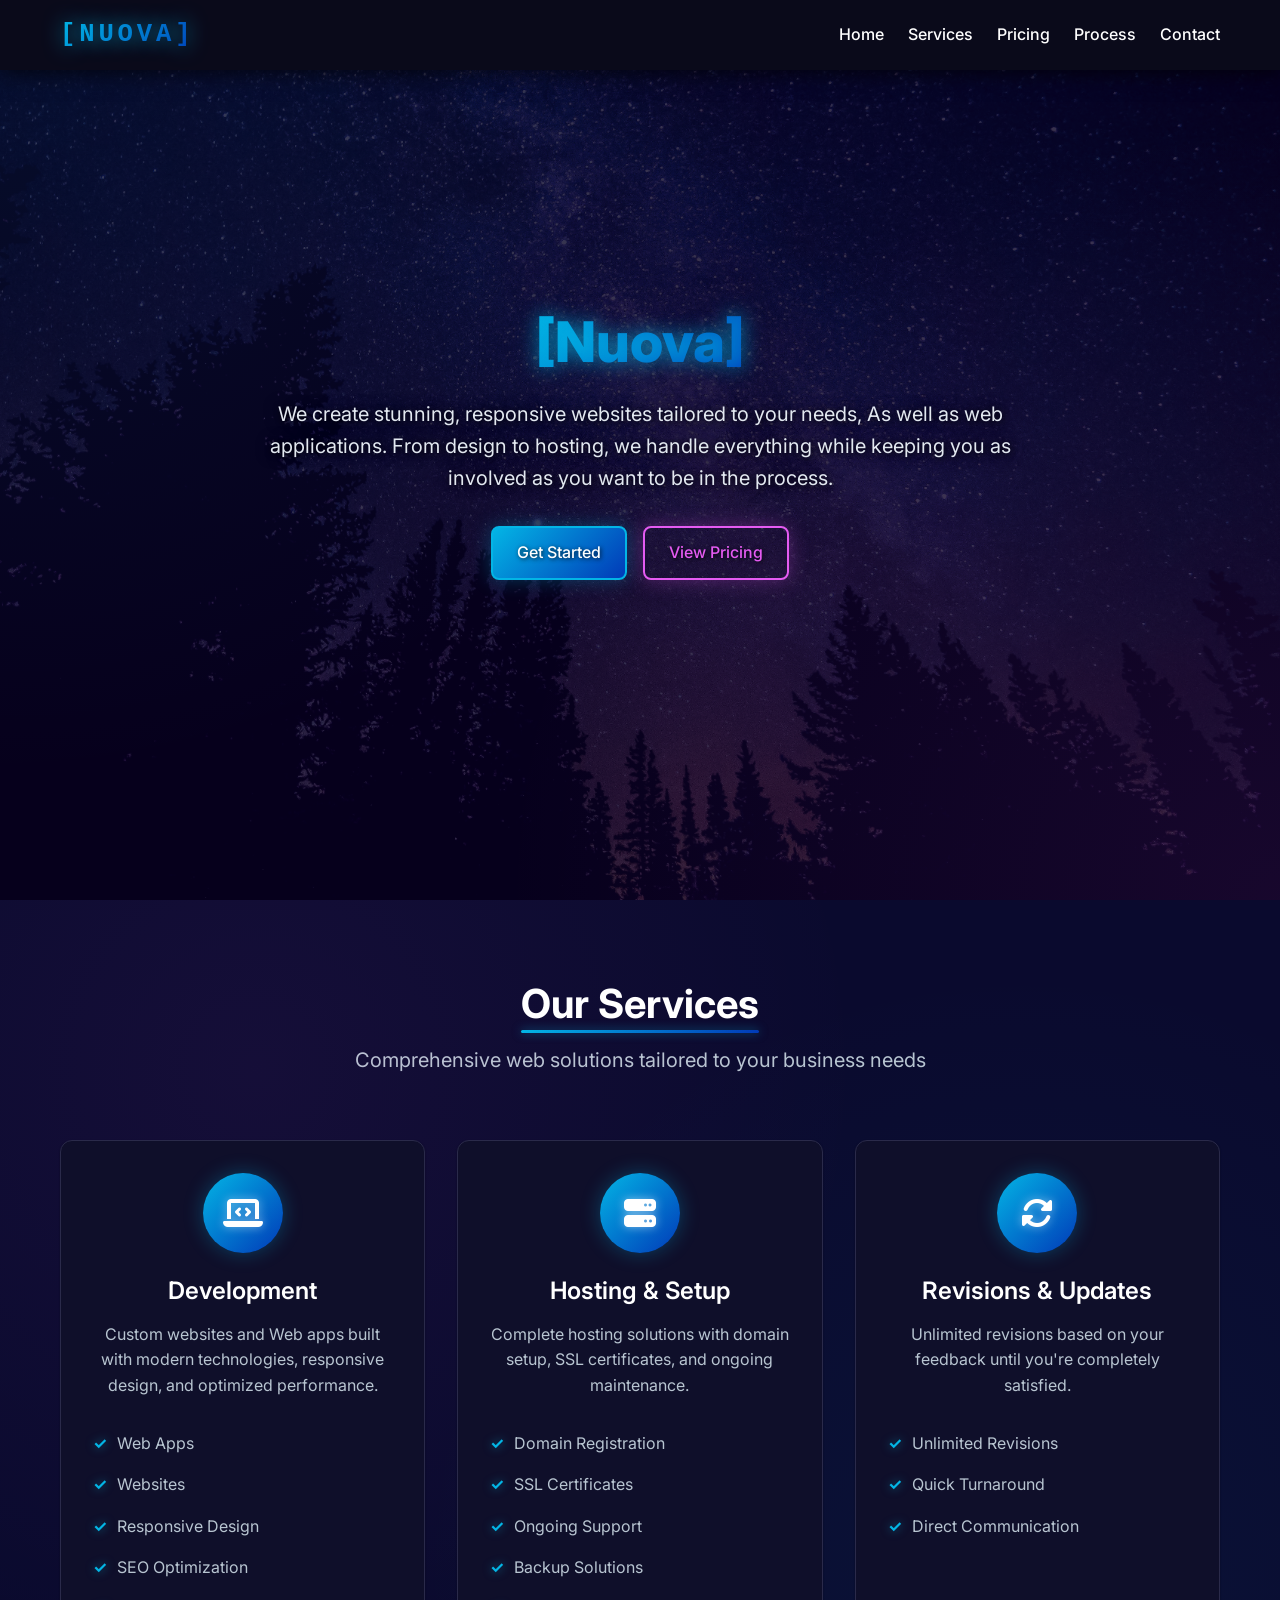
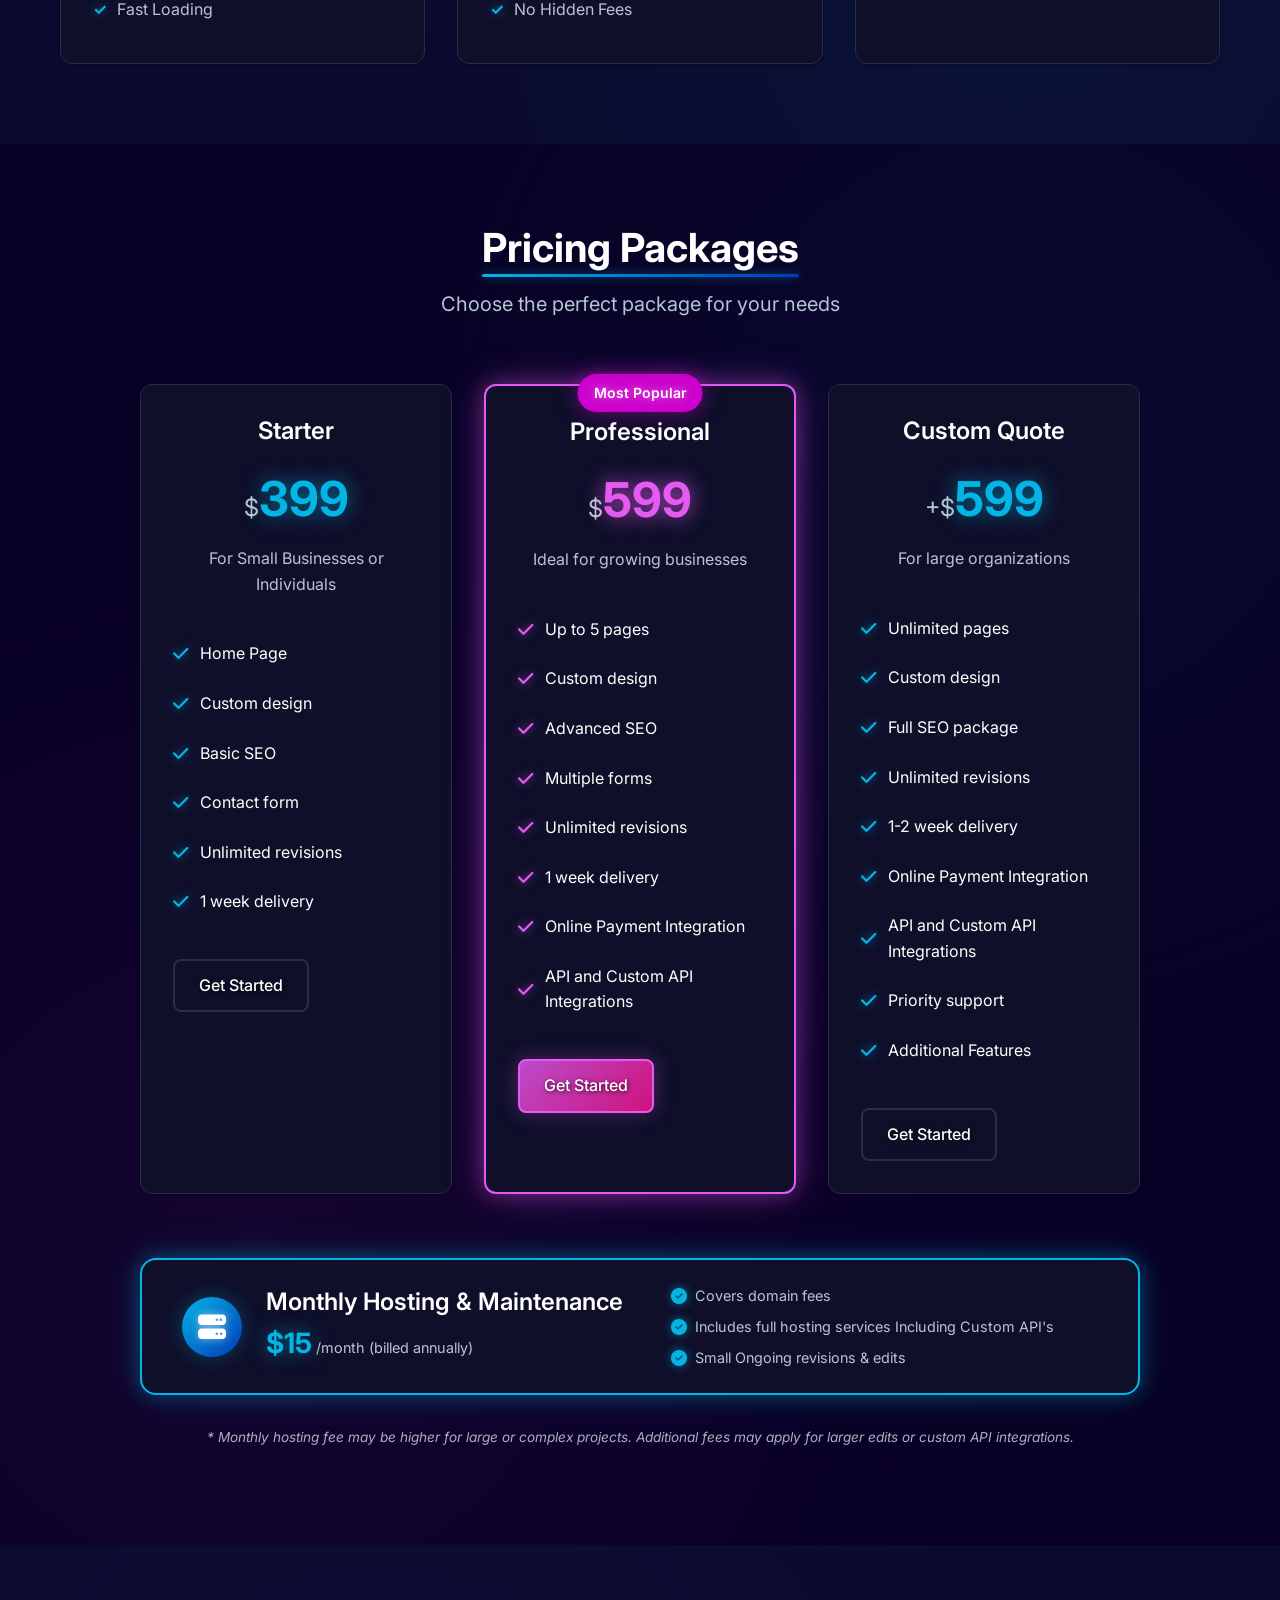
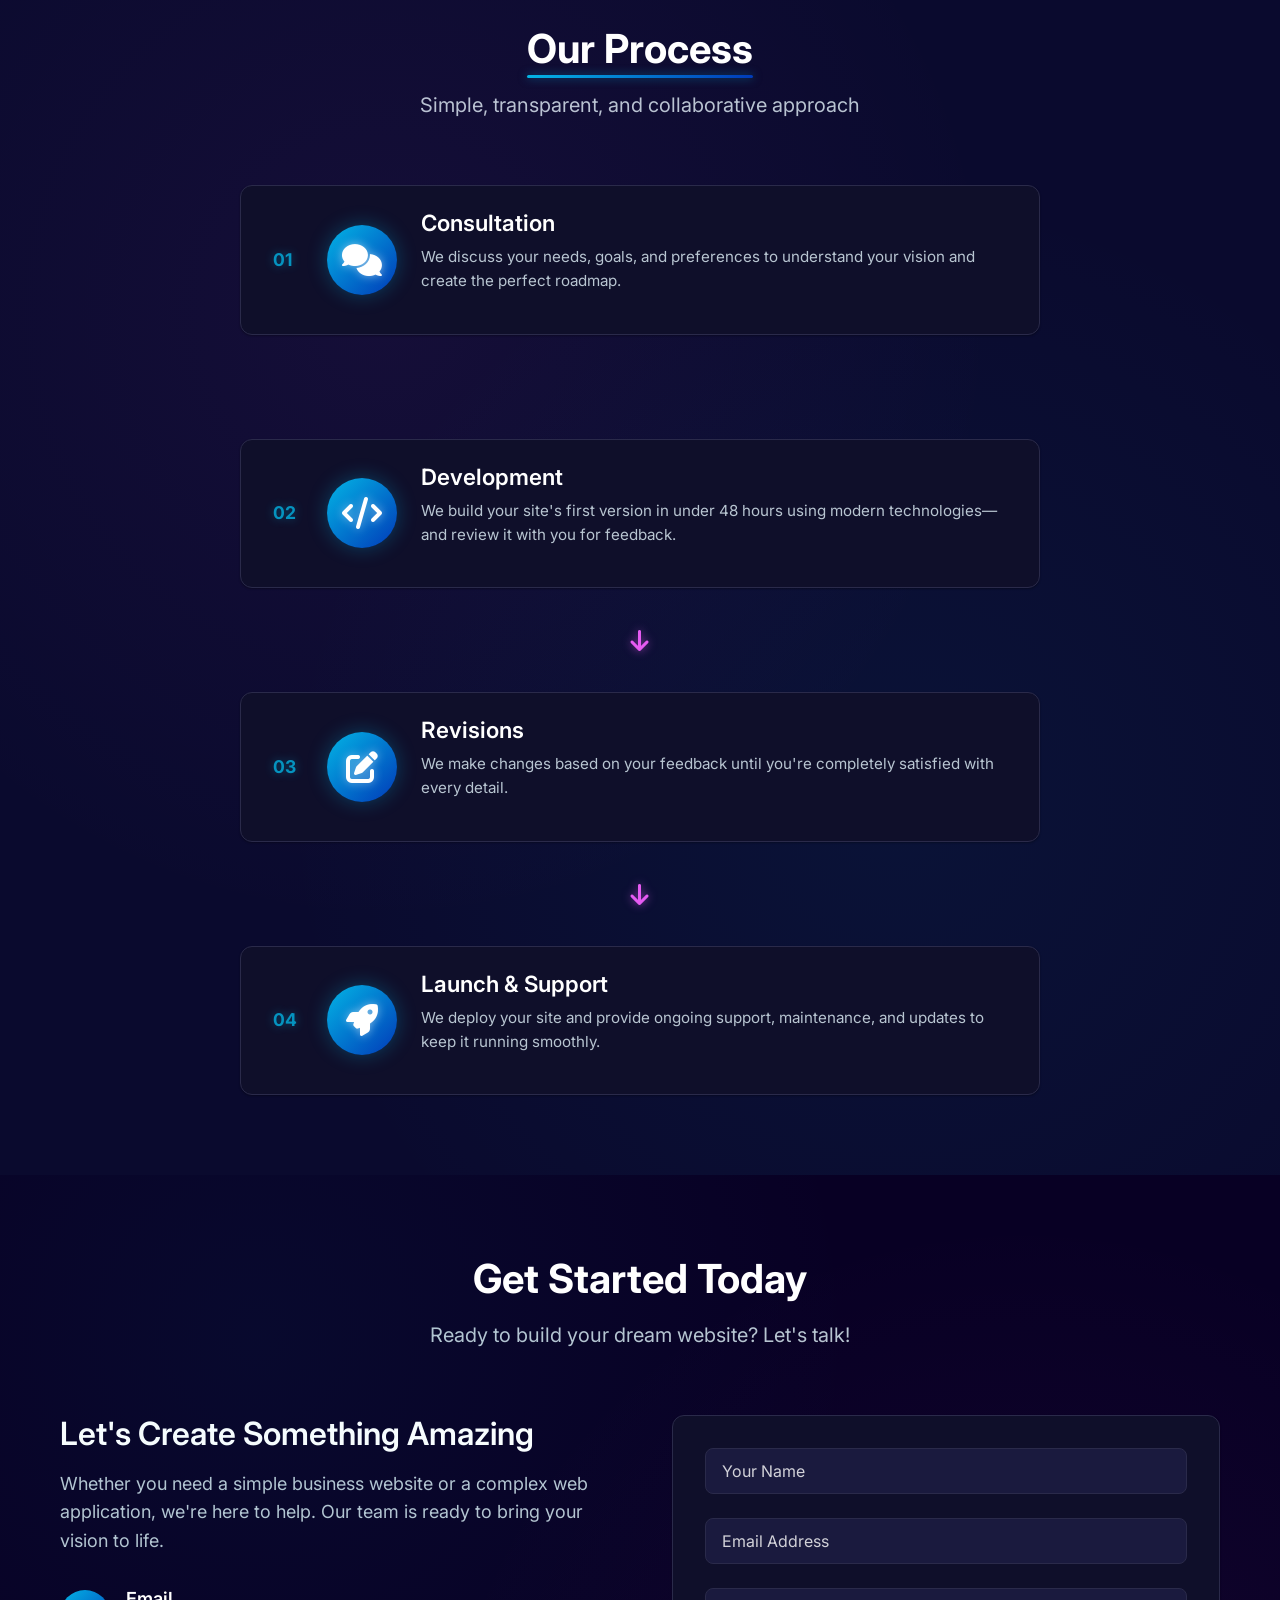
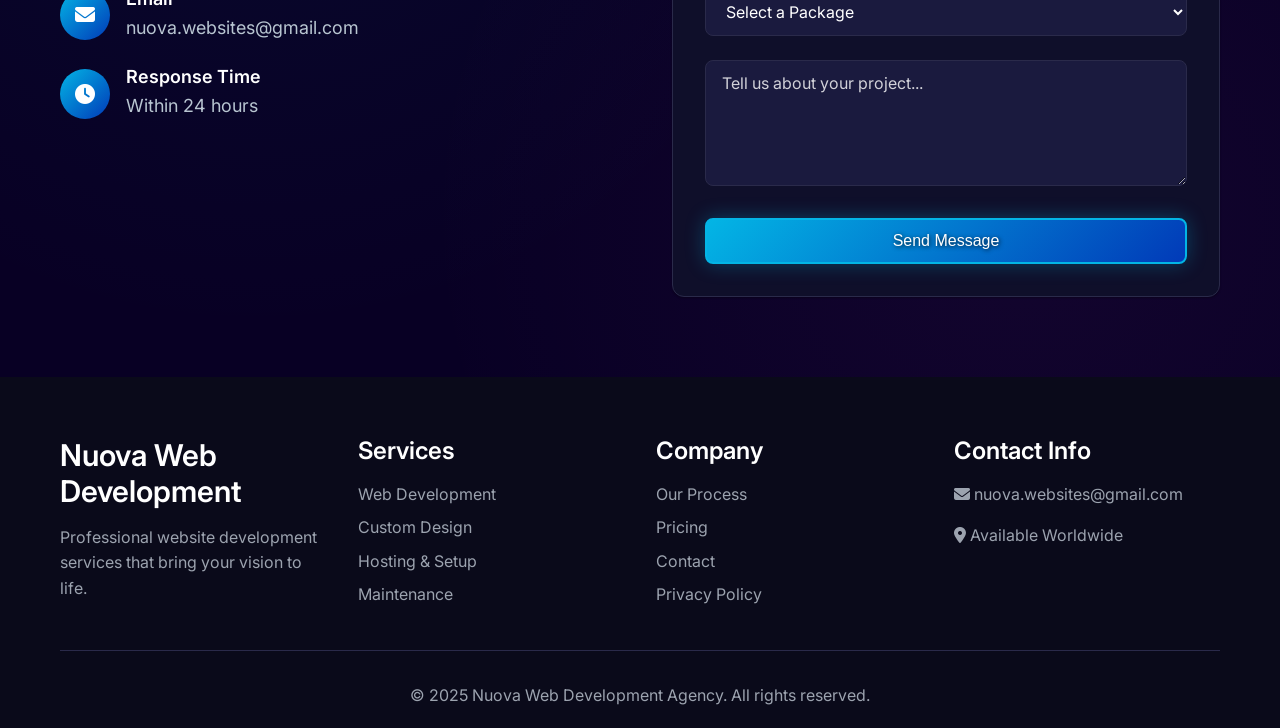
==== commit 57b87ad6: "Final Edits" ====
--- a/index.html
+++ b/index.html
@@ -135,7 +135,7 @@
                     </div>
                     <ul class="pricing-features">
                         <li><i class="fas fa-check"></i> Home Page</li>
-                        <li><i class="fas fa-check"></i> Responsive design</li>
+                        <li><i class="fas fa-check"></i> Custom design</li>
                         <li><i class="fas fa-check"></i> Basic SEO</li>
                         <li><i class="fas fa-check"></i> Contact form</li>
                         <li><i class="fas fa-check"></i> Unlimited revisions</li>
@@ -158,10 +158,10 @@
                         <li><i class="fas fa-check"></i> Custom design</li>
                         <li><i class="fas fa-check"></i> Advanced SEO</li>
                         <li><i class="fas fa-check"></i> Multiple forms</li>
-                        <li><i class="fas fa-check"></i> API and Custom API Integrations</li>
                         <li><i class="fas fa-check"></i> Unlimited revisions</li>
                         <li><i class="fas fa-check"></i> 1 week delivery</li>
                         <li><i class="fas fa-check"></i> Online Payment Integration</li>
+                        <li><i class="fas fa-check"></i> API and Custom API Integrations</li>
                     </ul>
                     <a href="#contact" class="btn btn-primary">Get Started</a>
                 </div>
@@ -175,15 +175,16 @@
                         <p>For large organizations</p>
                     </div>
                     <ul class="pricing-features">
-                        <li><i class="fas fa-check"></i> Additional Features</li>
                         <li><i class="fas fa-check"></i> Unlimited pages</li>
-                        <li><i class="fas fa-check"></i> Premium design</li>
+                        <li><i class="fas fa-check"></i> Custom design</li>
                         <li><i class="fas fa-check"></i> Full SEO package</li>
-                        <li><i class="fas fa-check"></i> API and Custom API Integrations</li>
                         <li><i class="fas fa-check"></i> Unlimited revisions</li>
                         <li><i class="fas fa-check"></i> 1-2 week delivery</li>
+                        <li><i class="fas fa-check"></i> Online Payment Integration</li>
+                        <li><i class="fas fa-check"></i> API and Custom API Integrations</li>
                         <li><i class="fas fa-check"></i> Priority support</li>
-                        <li><i class="fas fa-check"></i> Online Payment Integration</li>
+                        <li><i class="fas fa-check"></i> Additional Features</li>
+
                     </ul>
                     <a href="#contact" class="btn btn-outline">Get Started</a>
                 </div>
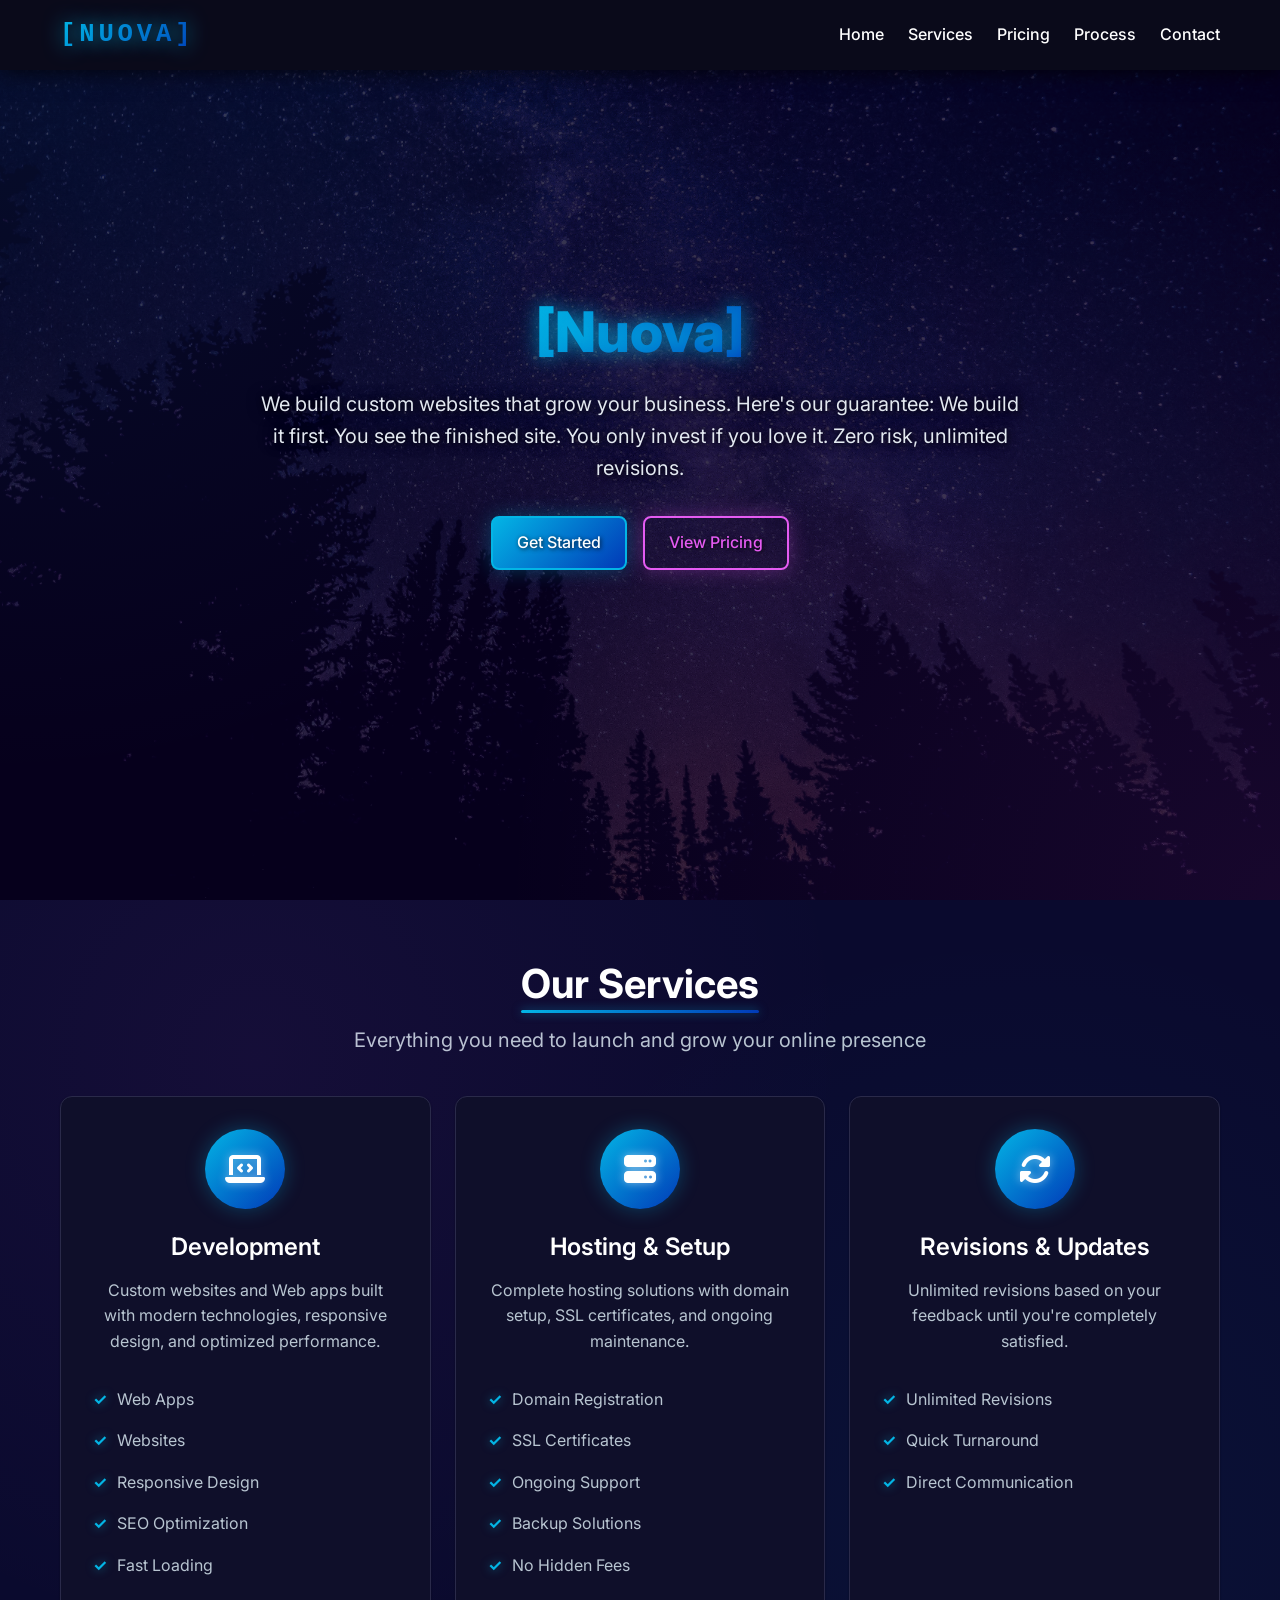
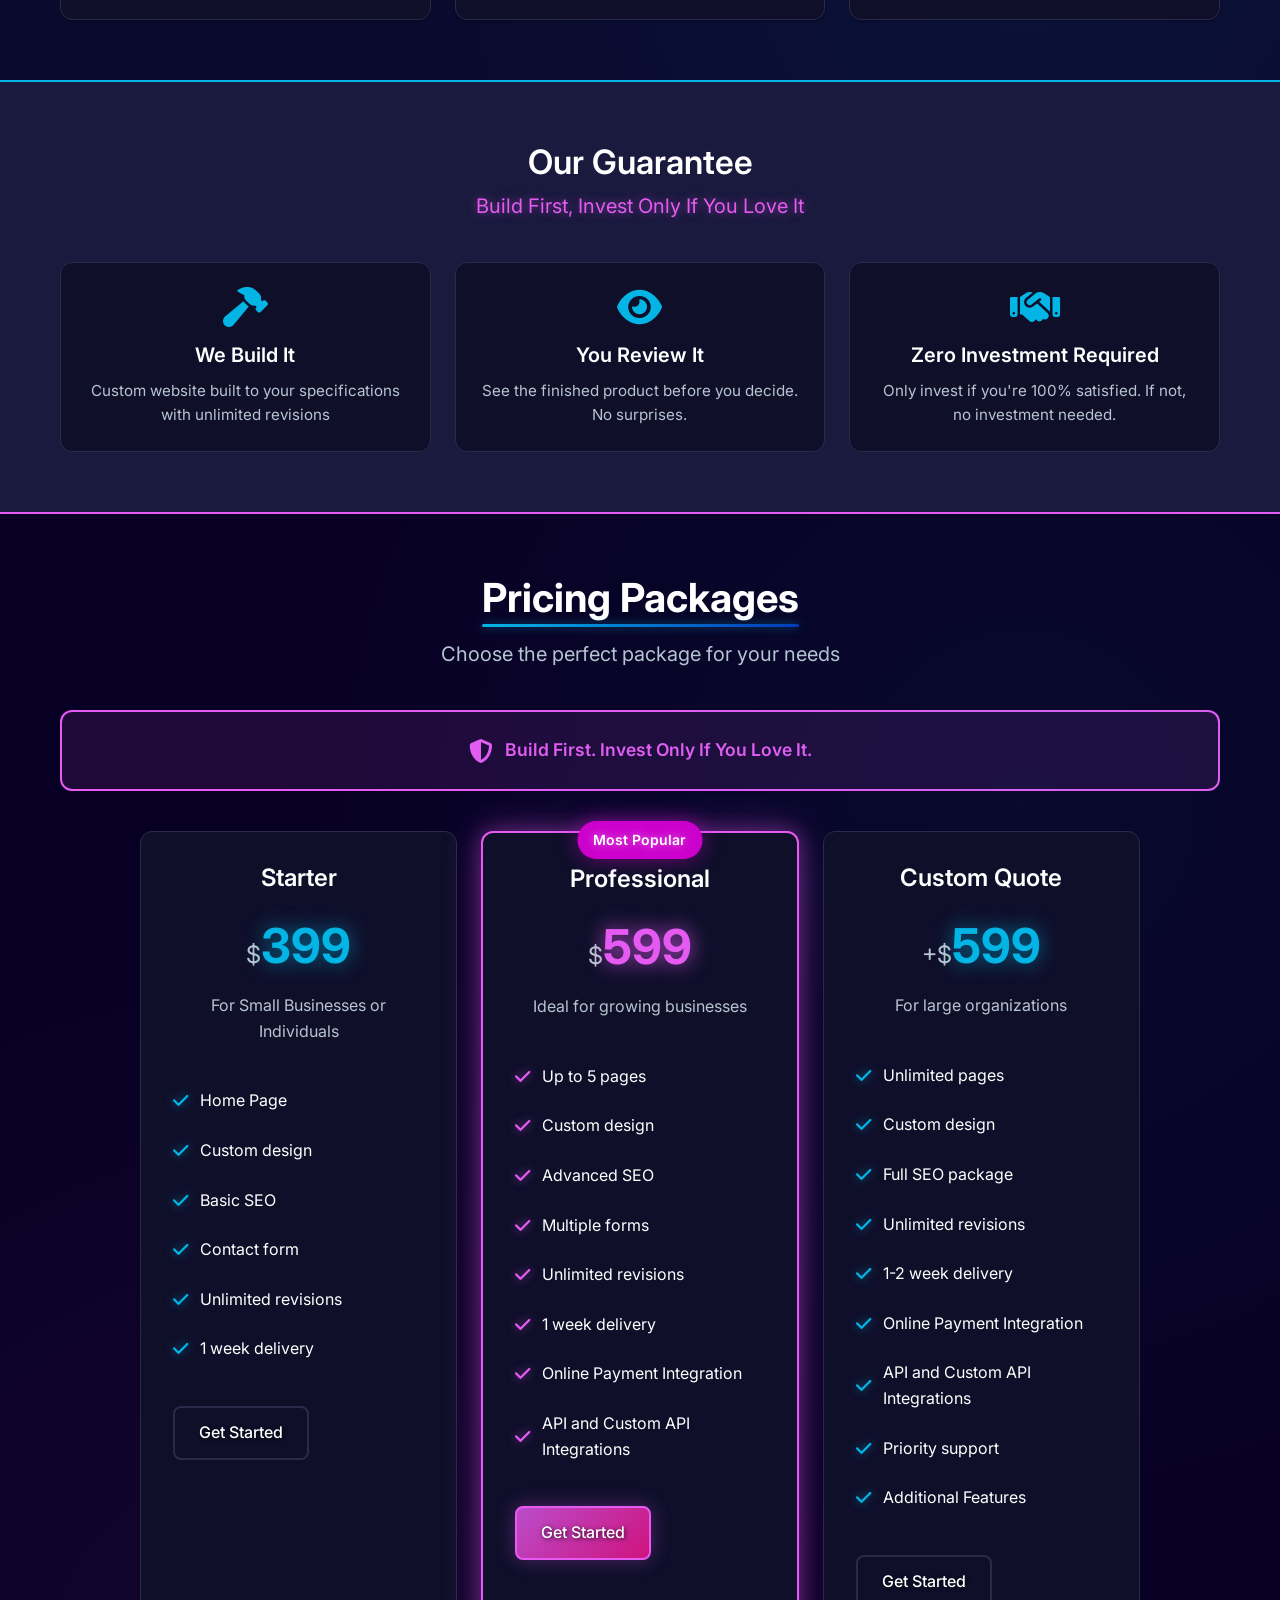
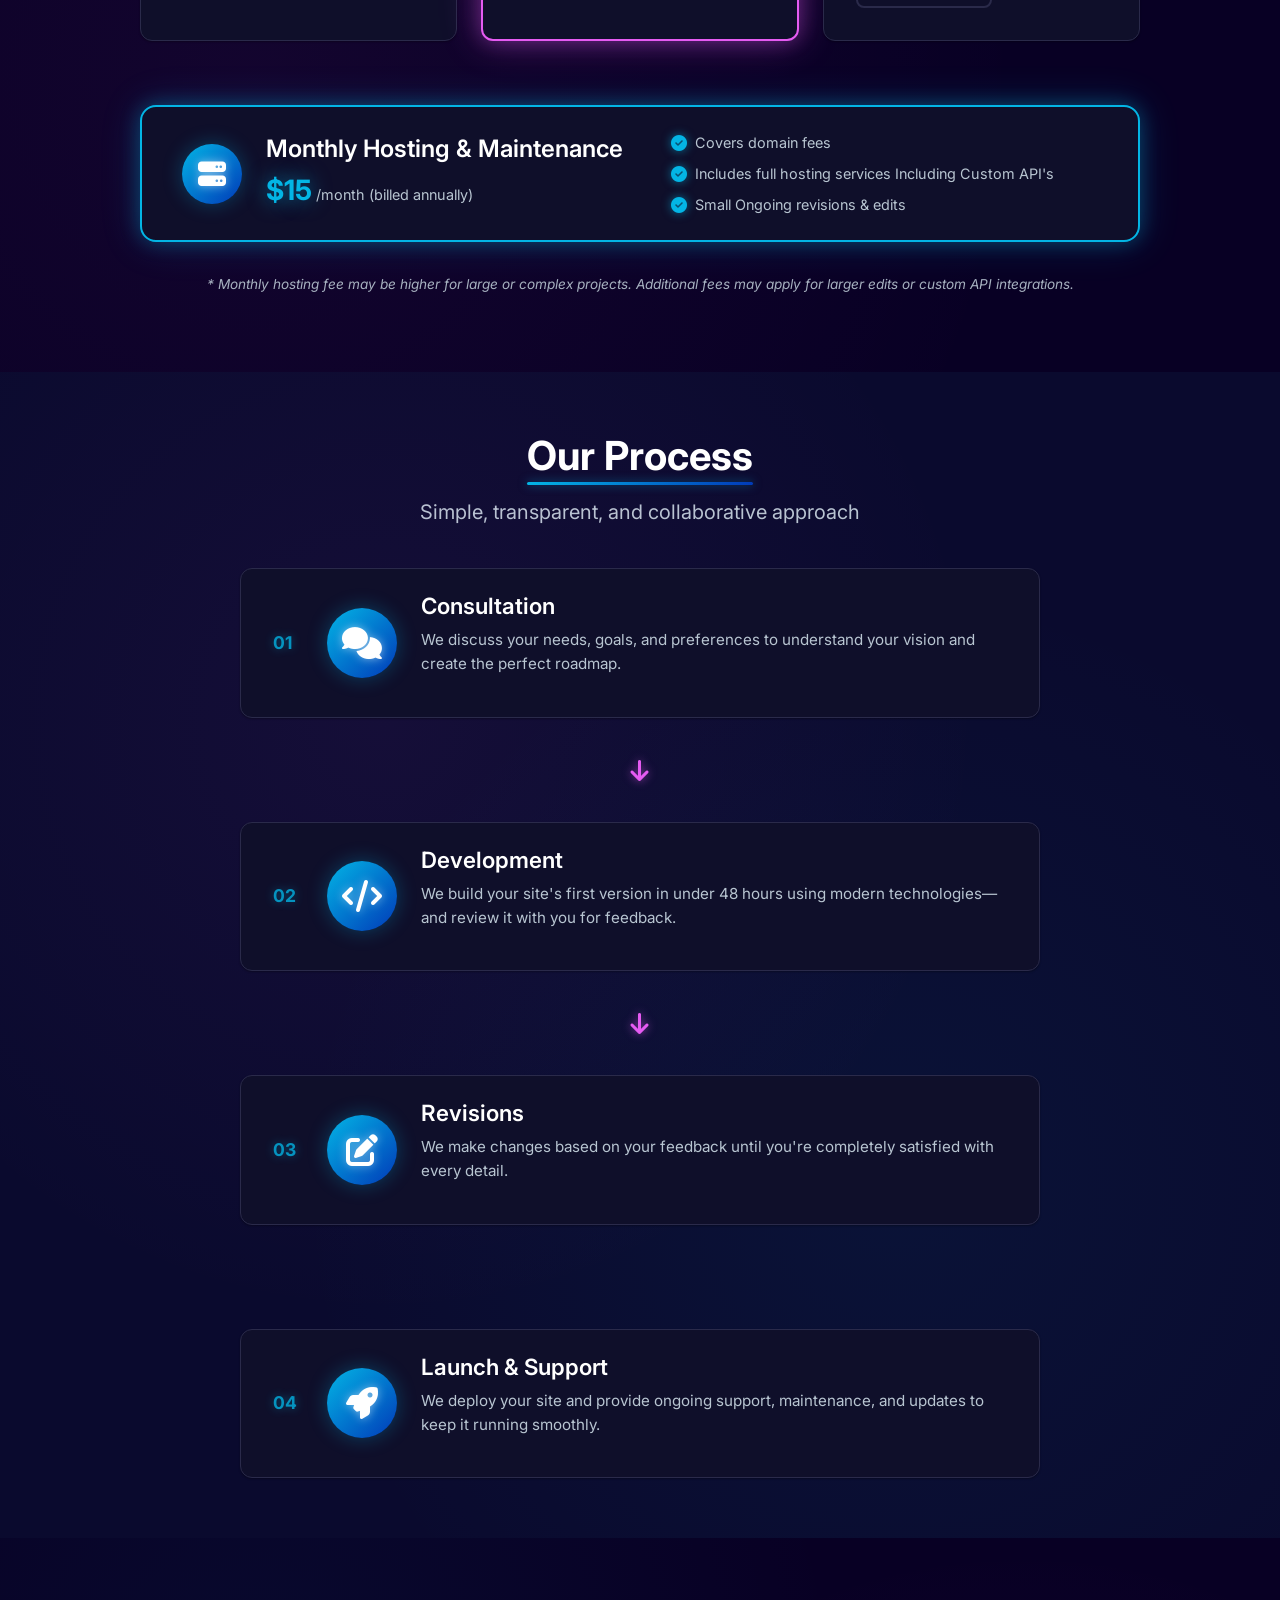
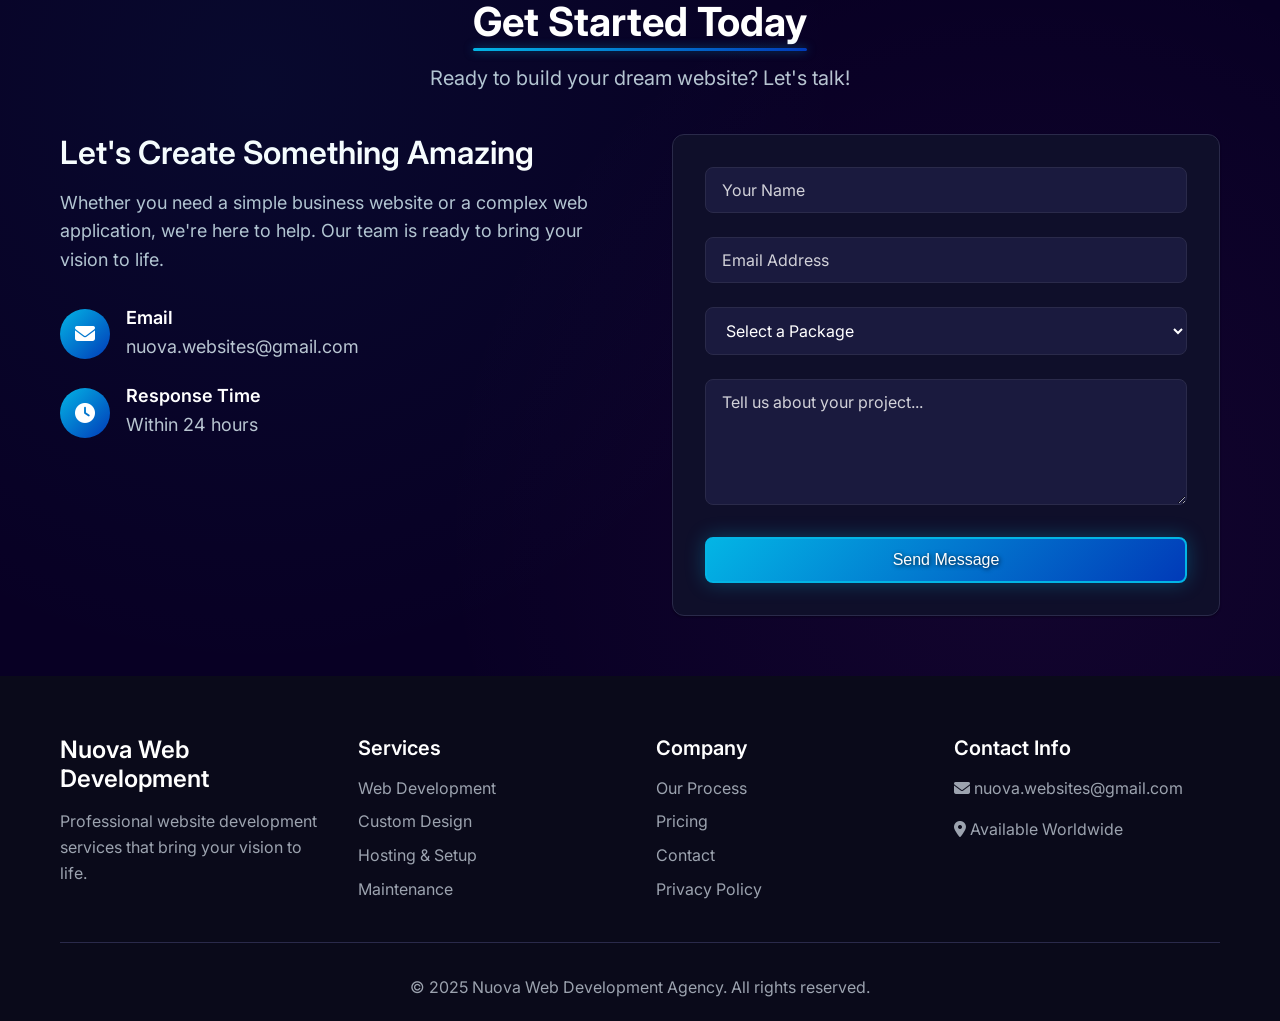
==== commit 9ee6acf9: "Update site: improve professionalism and emphasize guarantee - Add prominent guarantee section: "Bui" ====
--- a/index.html
+++ b/index.html
@@ -1,6 +1,15 @@
 <!DOCTYPE html>
 <html lang="en">
 <head>
+    <!-- Google tag (gtag.js) -->
+    <script async src="https://www.googletagmanager.com/gtag/js?id=G-FZ18ME4N49"></script>
+    <script>
+        window.dataLayer = window.dataLayer || [];
+        function gtag(){dataLayer.push(arguments);}
+        gtag('js', new Date());
+
+        gtag('config', 'G-FZ18ME4N49');
+    </script>
     <meta charset="UTF-8">
     <meta name="viewport" content="width=device-width, initial-scale=1.0">
     <meta name="description" content="Taylor's Website Building Company - Professional website development, design, and hosting services. Fast, personalized, and affordable web solutions.">
@@ -53,9 +62,8 @@
                 <span class="nav-logo-bracket">[Nuova]</span>
             </h1>
             <p class="hero-description">
-                We create stunning, responsive websites tailored to your needs, As well as web applications.
-                From design to hosting, we handle everything while keeping you 
-                as involved as you want to be in the process.
+                We build custom websites that grow your business. Here's our guarantee: We build it first.
+                You see the finished site. You only invest if you love it. Zero risk, unlimited revisions.
             </p>
             <div class="hero-buttons">
                 <a href="#contact" class="btn btn-primary">Get Started</a>
@@ -69,7 +77,7 @@
         <div class="container">
             <div class="section-header">
                 <h2>Our Services</h2>
-                <p>Comprehensive web solutions tailored to your business needs</p>
+                <p>Everything you need to launch and grow your online presence</p>
             </div>
             <div class="services-grid">
                 <div class="service-card">
@@ -116,12 +124,45 @@
         </div>
     </section>
 
+    <!-- Guarantee Section -->
+    <section class="guarantee">
+        <div class="container">
+            <div class="guarantee-content">
+                <h2>Our Guarantee</h2>
+                <p class="guarantee-subtitle">Build First, Invest Only If You Love It</p>
+                <div class="guarantee-grid">
+                    <div class="guarantee-card">
+                        <i class="fas fa-hammer"></i>
+                        <h3>We Build It</h3>
+                        <p>Custom website built to your specifications with unlimited revisions</p>
+                    </div>
+                    <div class="guarantee-card">
+                        <i class="fas fa-eye"></i>
+                        <h3>You Review It</h3>
+                        <p>See the finished product before you decide. No surprises.</p>
+                    </div>
+                    <div class="guarantee-card">
+                        <i class="fas fa-handshake"></i>
+                        <h3>Zero Investment Required</h3>
+                        <p>Only invest if you're 100% satisfied. If not, no investment needed.</p>
+                    </div>
+                </div>
+            </div>
+        </div>
+    </section>
+
     <!-- Pricing Section -->
     <section id="pricing" class="pricing">
         <div class="container">
             <div class="section-header">
                 <h2>Pricing Packages</h2>
                 <p>Choose the perfect package for your needs</p>
+            </div>
+            <div class="pricing-guarantee">
+                <div class="guarantee-badge">
+                    <i class="fas fa-shield-alt"></i>
+                    <span>Build First. Invest Only If You Love It.</span>
+                </div>
             </div>
             <div class="pricing-grid">
                 <div class="pricing-card">
--- a/styles.css
+++ b/styles.css
@@ -76,10 +76,10 @@
     margin-bottom: 1rem;
 }
 
-h1 { font-size: 3.5rem; }
-h2 { font-size: 2.5rem; }
-h3 { font-size: 1.875rem; }
-h4 { font-size: 1.5rem; }
+h1 { font-size: 3rem; }
+h2 { font-size: 2.1rem; }
+h3 { font-size: 1.5rem; }
+h4 { font-size: 1.25rem; }
 
 p {
     margin-bottom: 1rem;
@@ -284,7 +284,7 @@
 
 /* Hero Section */
 .hero {
-    padding: 120px 0 80px;
+    padding: 80px 0 60px;
     background: var(--bg-primary);
     min-height: 100vh;
     display: flex;
@@ -370,7 +370,7 @@
 /* Section Headers */
 .section-header {
     text-align: center;
-    margin-bottom: 4rem;
+    margin-bottom: 2.5rem;
 }
 
 .section-header h2 {
@@ -408,7 +408,7 @@
 
 /* Services Section */
 .services {
-    padding: 80px 0;
+    padding: 60px 0;
     background: var(--bg-secondary);
     position: relative;
 }
@@ -429,7 +429,7 @@
 .services-grid {
     display: grid;
     grid-template-columns: repeat(auto-fit, minmax(280px, 1fr));
-    gap: 2rem;
+    gap: 1.5rem;
 }
 
 .service-card {
@@ -524,7 +524,7 @@
 
 /* Pricing Section */
 .pricing {
-    padding: 80px 0;
+    padding: 60px 0;
     background: var(--bg-primary);
     position: relative;
 }
@@ -545,7 +545,7 @@
 .pricing-grid {
     display: grid;
     grid-template-columns: repeat(auto-fit, minmax(300px, 1fr));
-    gap: 2rem;
+    gap: 1.5rem;
     max-width: 1000px;
     margin: 0 auto;
 }
@@ -643,6 +643,93 @@
     margin: 0;
 }
 
+/* Guarantee Section */
+.guarantee {
+    padding: 60px 0;
+    background: var(--bg-tertiary);
+    border-top: 2px solid var(--neon-blue);
+    border-bottom: 2px solid var(--neon-pink);
+    position: relative;
+}
+
+.guarantee-content {
+    text-align: center;
+}
+
+.guarantee-content h2 {
+    font-size: 2.1rem;
+    margin-bottom: 0.5rem;
+}
+
+.guarantee-subtitle {
+    font-size: 1.25rem;
+    color: var(--neon-pink);
+    margin-bottom: 2.5rem;
+    text-shadow: 0 0 10px rgba(229, 91, 242, 0.5);
+}
+
+.guarantee-grid {
+    display: grid;
+    grid-template-columns: repeat(auto-fit, minmax(250px, 1fr));
+    gap: 1.5rem;
+}
+
+.guarantee-card {
+    background: var(--bg-card);
+    padding: 1.5rem;
+    border-radius: 12px;
+    border: 1px solid var(--border-color);
+    transition: all 0.3s ease;
+}
+
+.guarantee-card:hover {
+    transform: translateY(-5px);
+    border-color: var(--neon-blue);
+    box-shadow: var(--shadow-neon);
+}
+
+.guarantee-card i {
+    font-size: 2.5rem;
+    color: var(--neon-blue);
+    margin-bottom: 1rem;
+}
+
+.guarantee-card h3 {
+    font-size: 1.25rem;
+    font-weight: 600;
+    margin-bottom: 0.75rem;
+    color: var(--text-primary);
+}
+
+.guarantee-card p {
+    color: var(--text-secondary);
+    margin-bottom: 0;
+    font-size: 0.95rem;
+}
+
+.pricing-guarantee {
+    text-align: center;
+    margin-bottom: 2.5rem;
+    padding: 1.5rem;
+    background: rgba(229, 91, 242, 0.1);
+    border: 2px solid var(--neon-pink);
+    border-radius: 12px;
+}
+
+.guarantee-badge {
+    display: flex;
+    align-items: center;
+    justify-content: center;
+    gap: 0.75rem;
+    font-size: 1.1rem;
+    color: var(--neon-pink);
+    font-weight: 600;
+}
+
+.guarantee-badge i {
+    font-size: 1.5rem;
+}
+
 /* Hosting Info Section */
 .hosting-info {
     margin-top: 4rem;
@@ -795,7 +882,7 @@
 
 /* Process Section */
 .process {
-    padding: 80px 0;
+    padding: 60px 0;
     background: var(--bg-secondary);
     position: relative;
 }
@@ -957,7 +1044,7 @@
 
 /* Contact Section */
 .contact {
-    padding: 80px 0;
+    padding: 60px 0;
     background: var(--bg-primary);
     position: relative;
 }
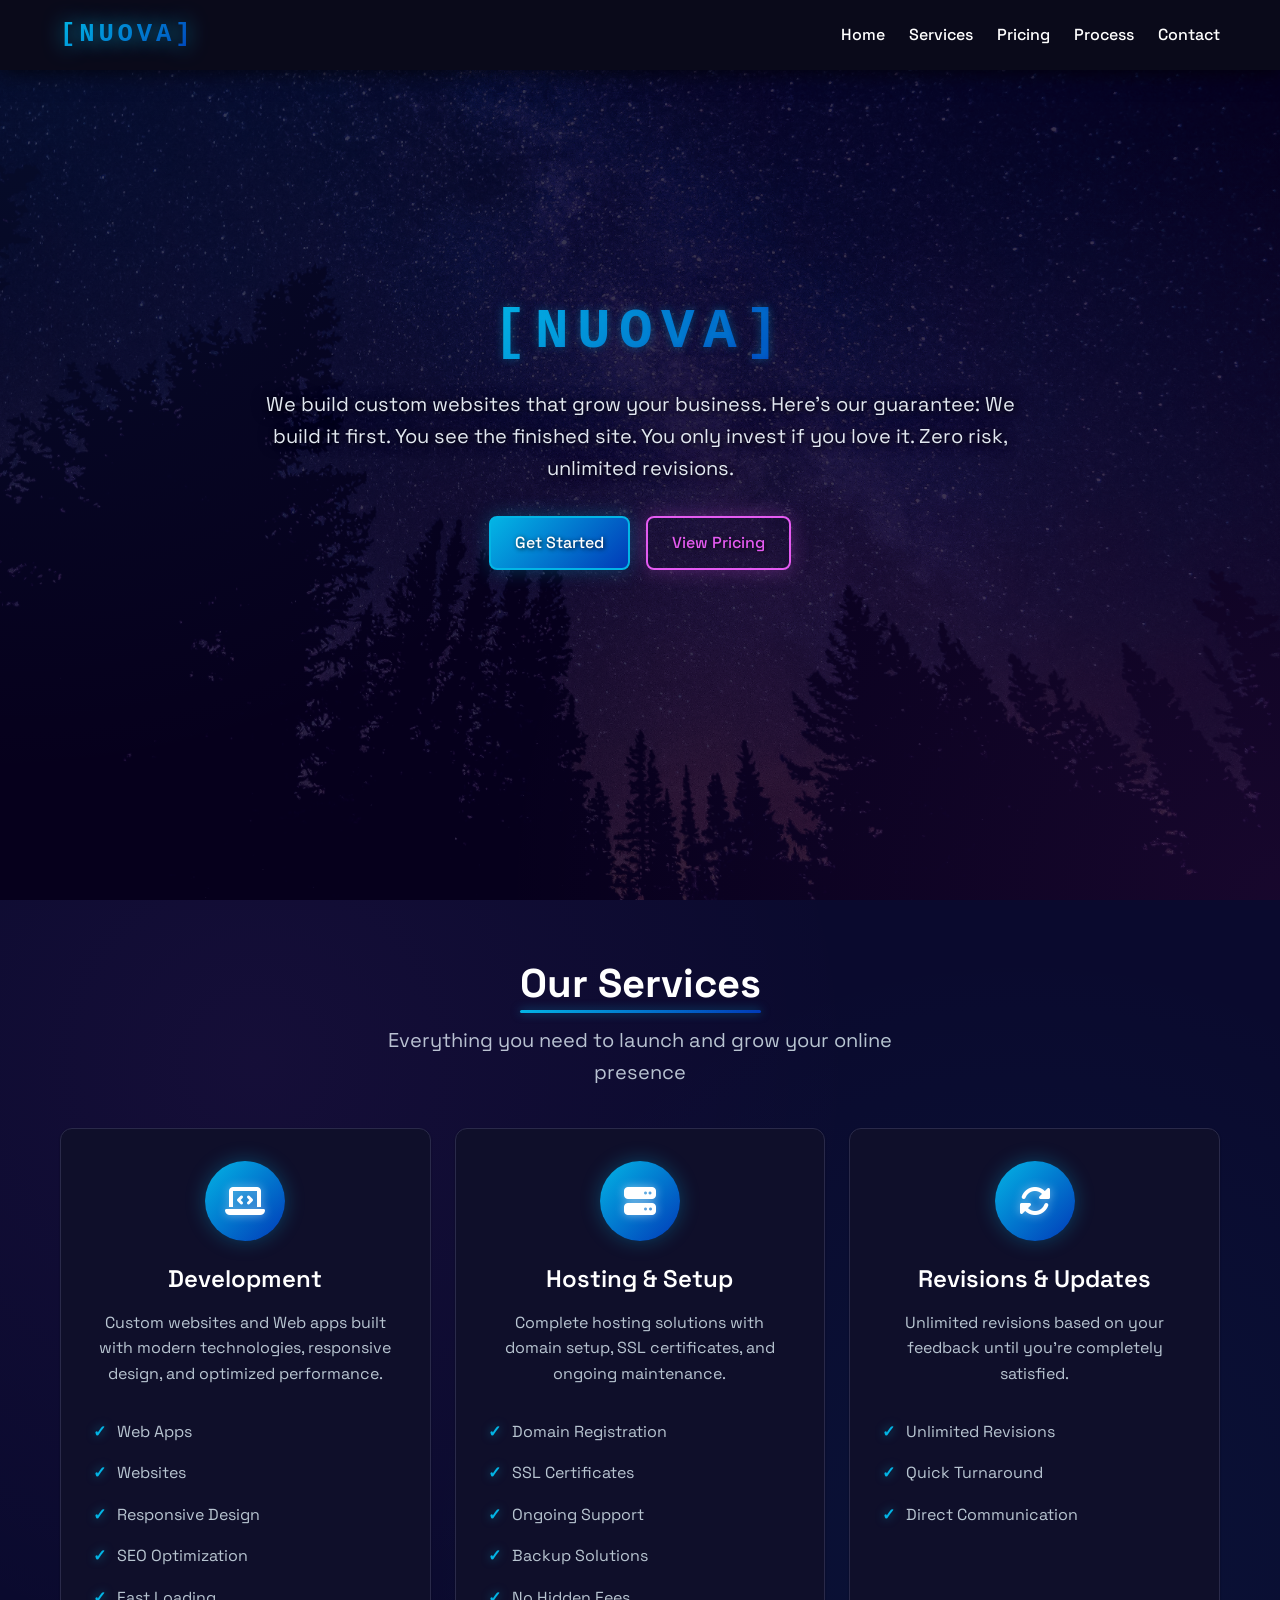
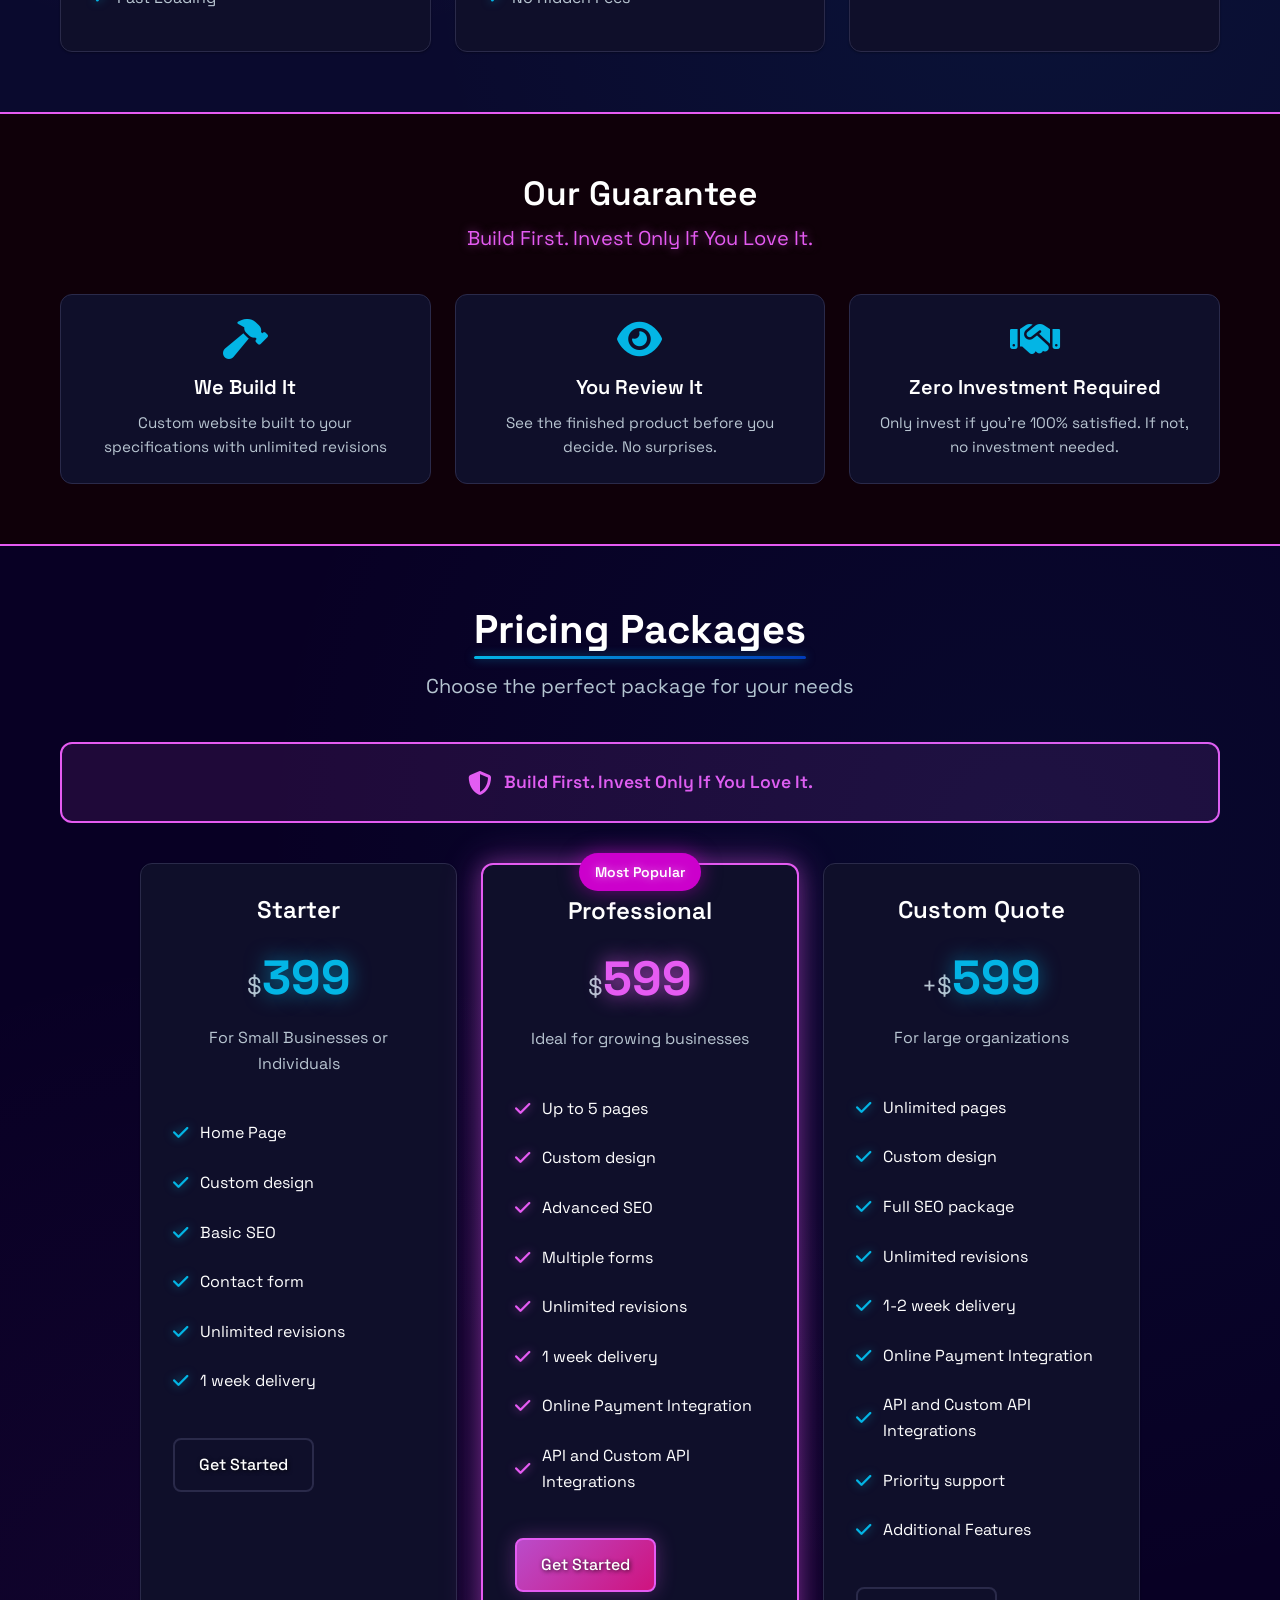
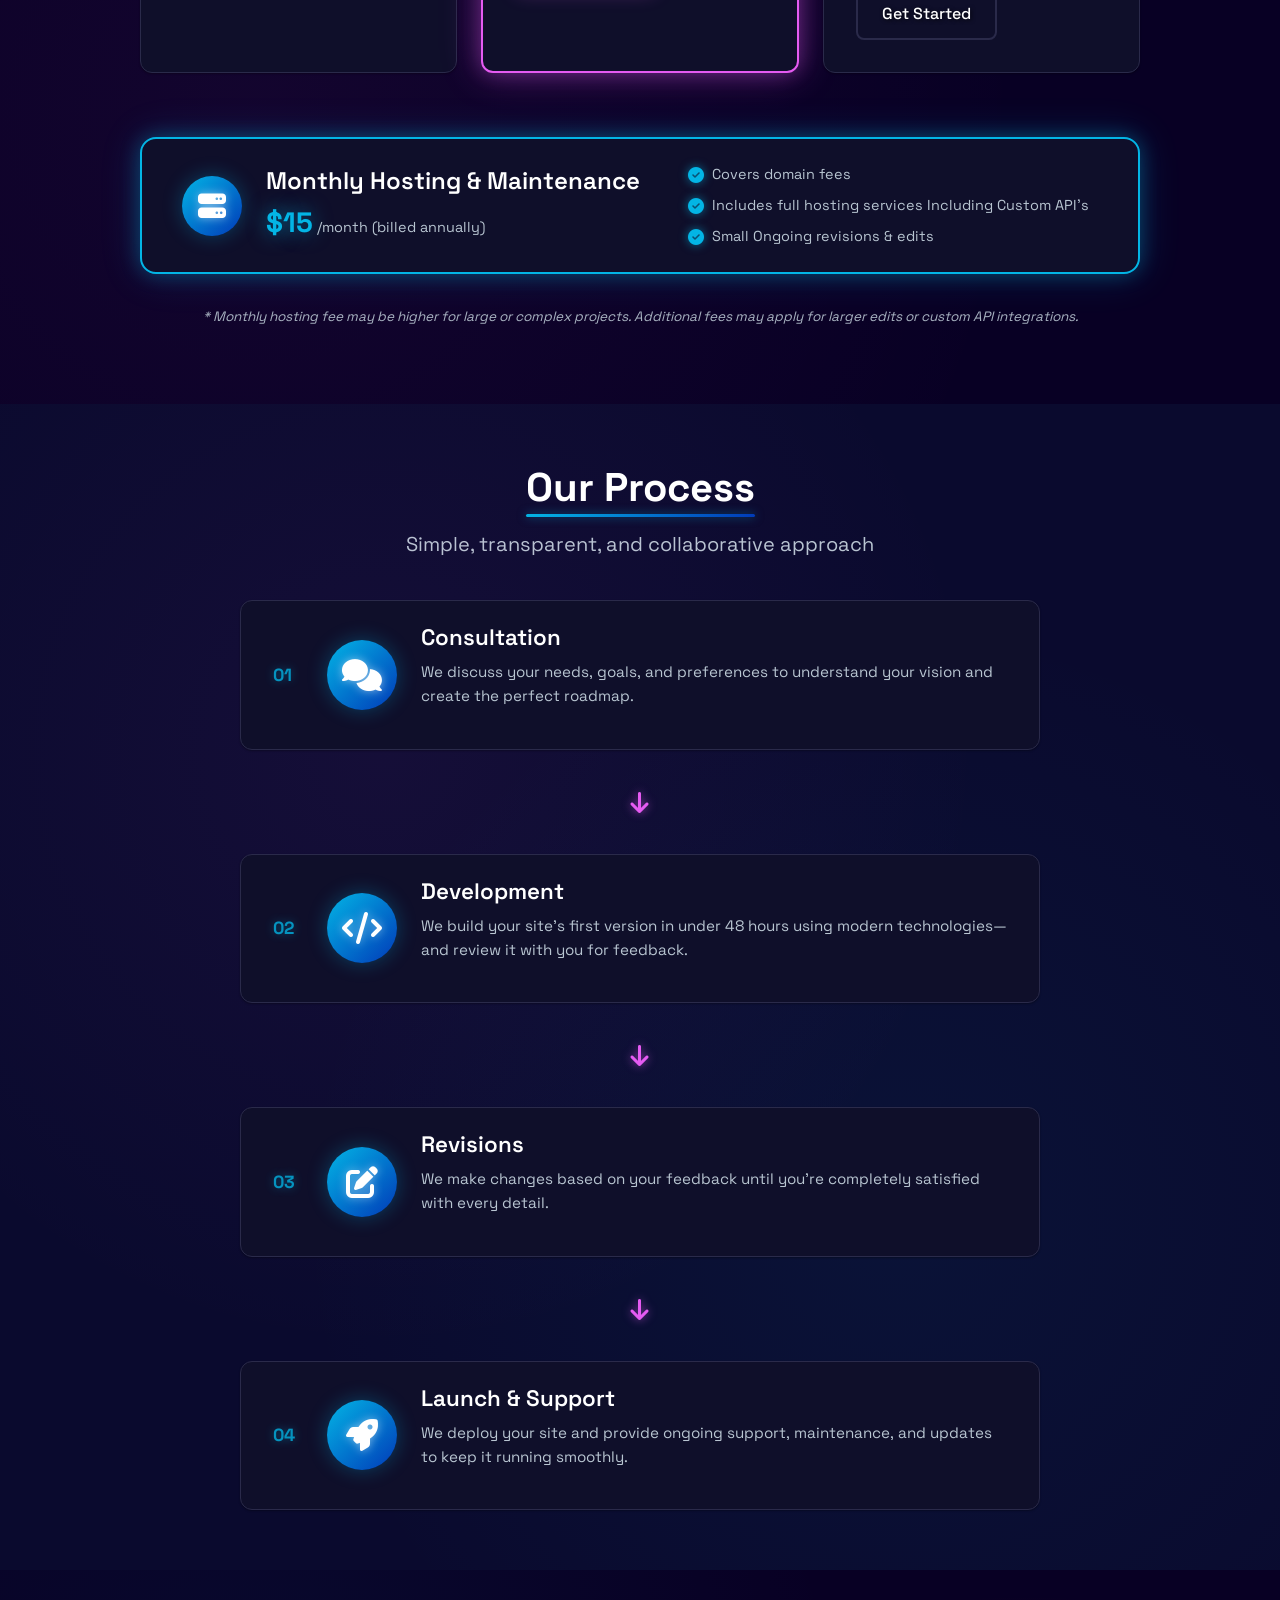
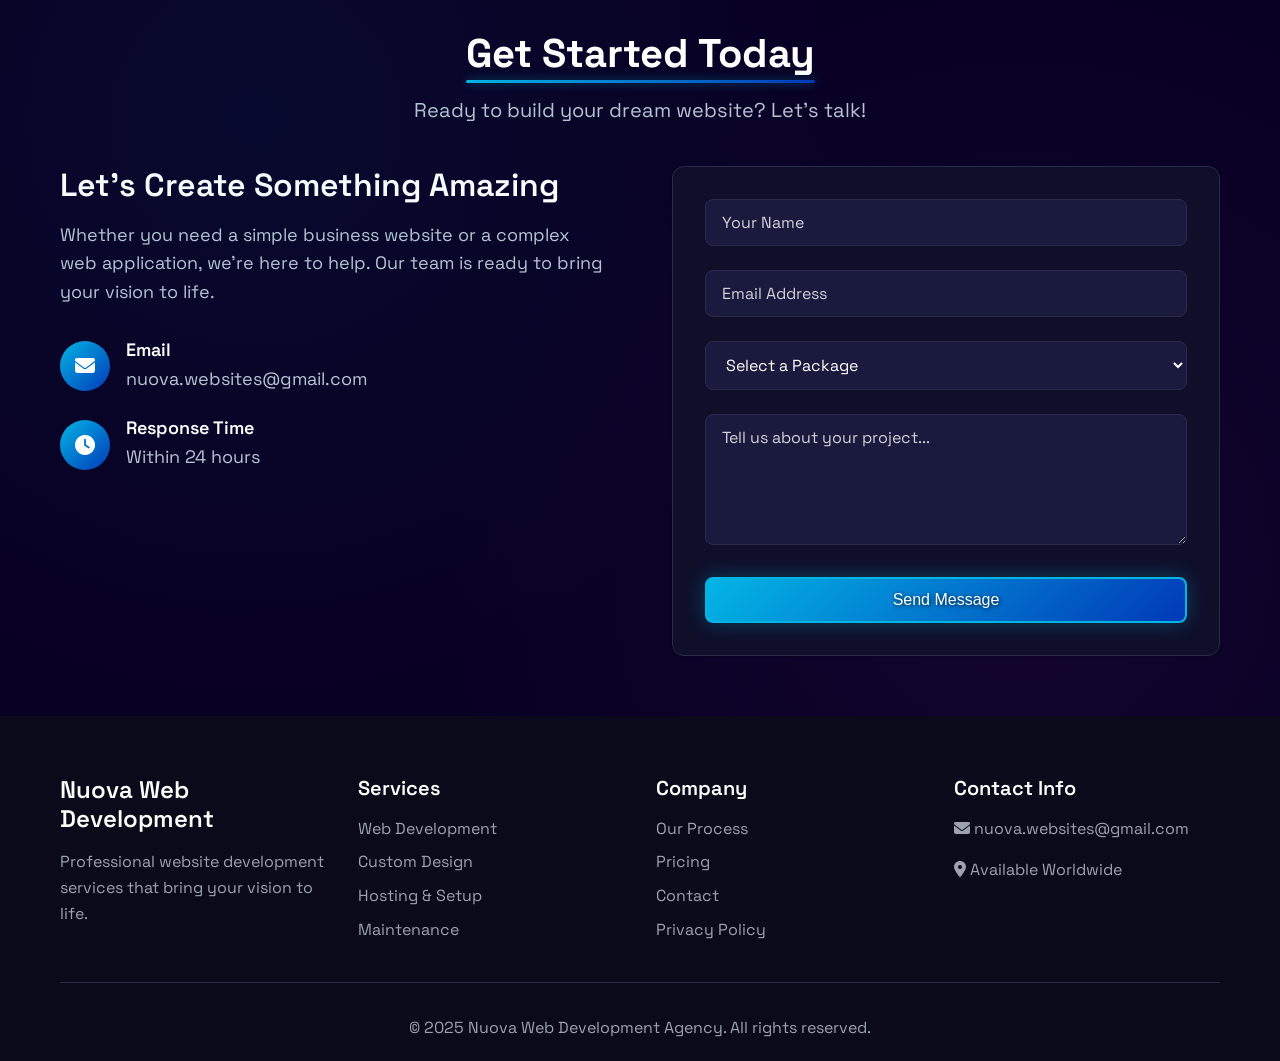
==== commit e3badc02: "UI refresh: fonts, hero logo, guarantee section, button hover, pulse animation - Swap Inter → Space " ====
--- a/index.html
+++ b/index.html
@@ -17,7 +17,7 @@
     <meta name="author" content="Taylor's Website Building Company">
     <title>[Nuova]</title>
     <link rel="stylesheet" href="styles.css">
-    <link href="https://fonts.googleapis.com/css2?family=Inter:wght@300;400;500;600;700&display=swap" rel="stylesheet">
+    <link href="https://fonts.googleapis.com/css2?family=Space+Grotesk:wght@300;400;500;600;700&display=swap" rel="stylesheet">
     <link rel="stylesheet" href="https://cdnjs.cloudflare.com/ajax/libs/font-awesome/6.4.0/css/all.min.css">
 </head>
 <body>
@@ -129,7 +129,7 @@
         <div class="container">
             <div class="guarantee-content">
                 <h2>Our Guarantee</h2>
-                <p class="guarantee-subtitle">Build First, Invest Only If You Love It</p>
+                <p class="guarantee-subtitle">Build First. Invest Only If You Love It.</p>
                 <div class="guarantee-grid">
                     <div class="guarantee-card">
                         <i class="fas fa-hammer"></i>
--- a/styles.css
+++ b/styles.css
@@ -52,7 +52,7 @@
 
 
 body {
-    font-family: 'Inter', sans-serif;
+    font-family: 'Space Grotesk', sans-serif;
     line-height: 1.6;
     color: var(--text-primary);
     background-color: var(--bg-primary);
@@ -139,8 +139,7 @@
 }
 
 .btn-secondary:hover {
-    background: var(--neon-pink);
-    color: var(--darkest);
+    background: rgba(229, 91, 242, 0.12);
     box-shadow: var(--shadow-pink), 0 0 30px rgba(229, 91, 242, 0.4);
     transform: translateY(-2px);
 }
@@ -334,11 +333,16 @@
 
 .hero-title {
     font-size: 3.5rem;
-    font-weight: 700;
+    font-weight: 800;
     margin-bottom: 1.5rem;
     line-height: 1.1;
-    color: #ffffff;
-    text-shadow: 2px 2px 8px rgba(0, 0, 0, 0.8), 0 0 20px rgba(0, 0, 0, 0.6);
+    letter-spacing: 0.15em;
+    text-transform: uppercase;
+    font-family: 'JetBrains Mono', 'Fira Code', 'Source Code Pro', 'Consolas', monospace;
+}
+
+.hero-title .nav-logo-bracket {
+    text-shadow: 0 0 10px rgba(3, 181, 229, 0.35);
 }
 
 .hero-subtitle {
@@ -646,8 +650,8 @@
 /* Guarantee Section */
 .guarantee {
     padding: 60px 0;
-    background: var(--bg-tertiary);
-    border-top: 2px solid var(--neon-blue);
+    background: #0f0009;
+    border-top: 2px solid var(--neon-pink);
     border-bottom: 2px solid var(--neon-pink);
     position: relative;
 }
@@ -1487,7 +1491,7 @@
         transform: scale(1.05);
     }
     50% {
-        transform: scale(1.08);
+        transform: scale(1.06);
     }
 }
 
